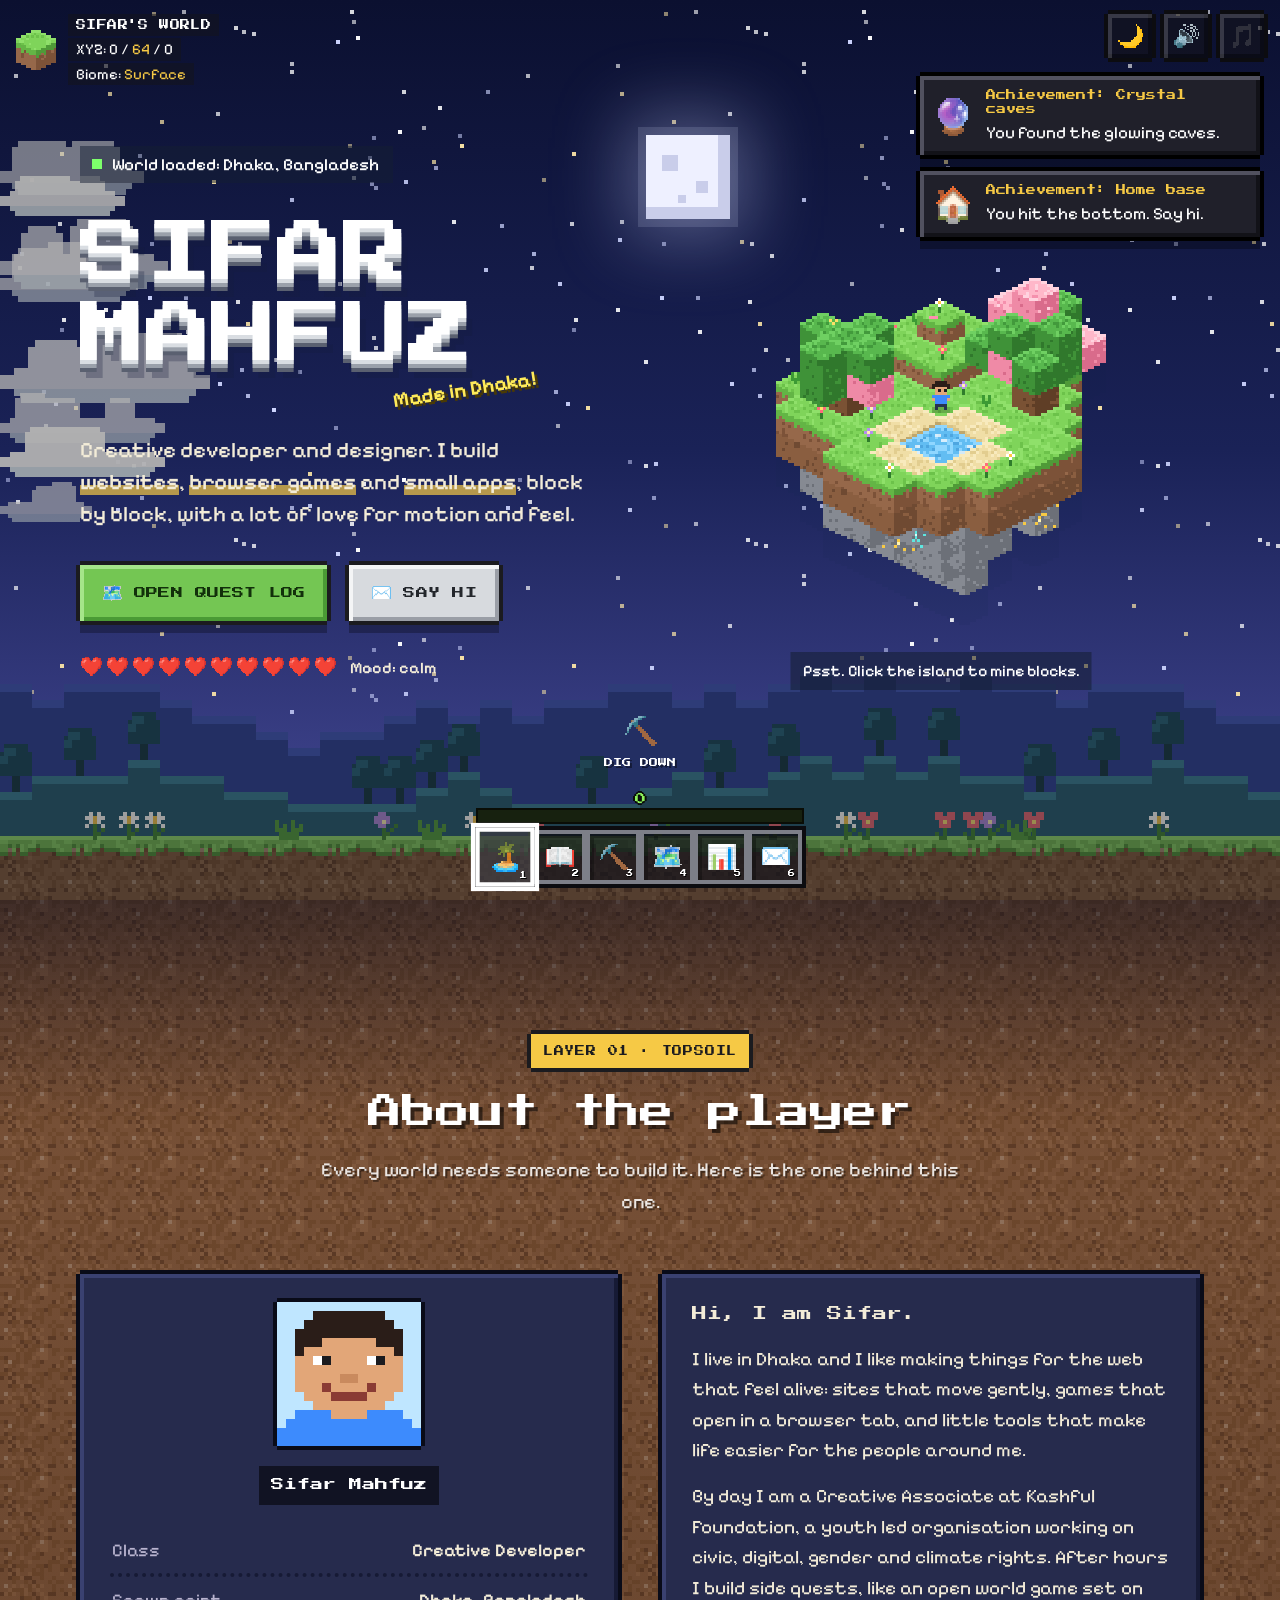
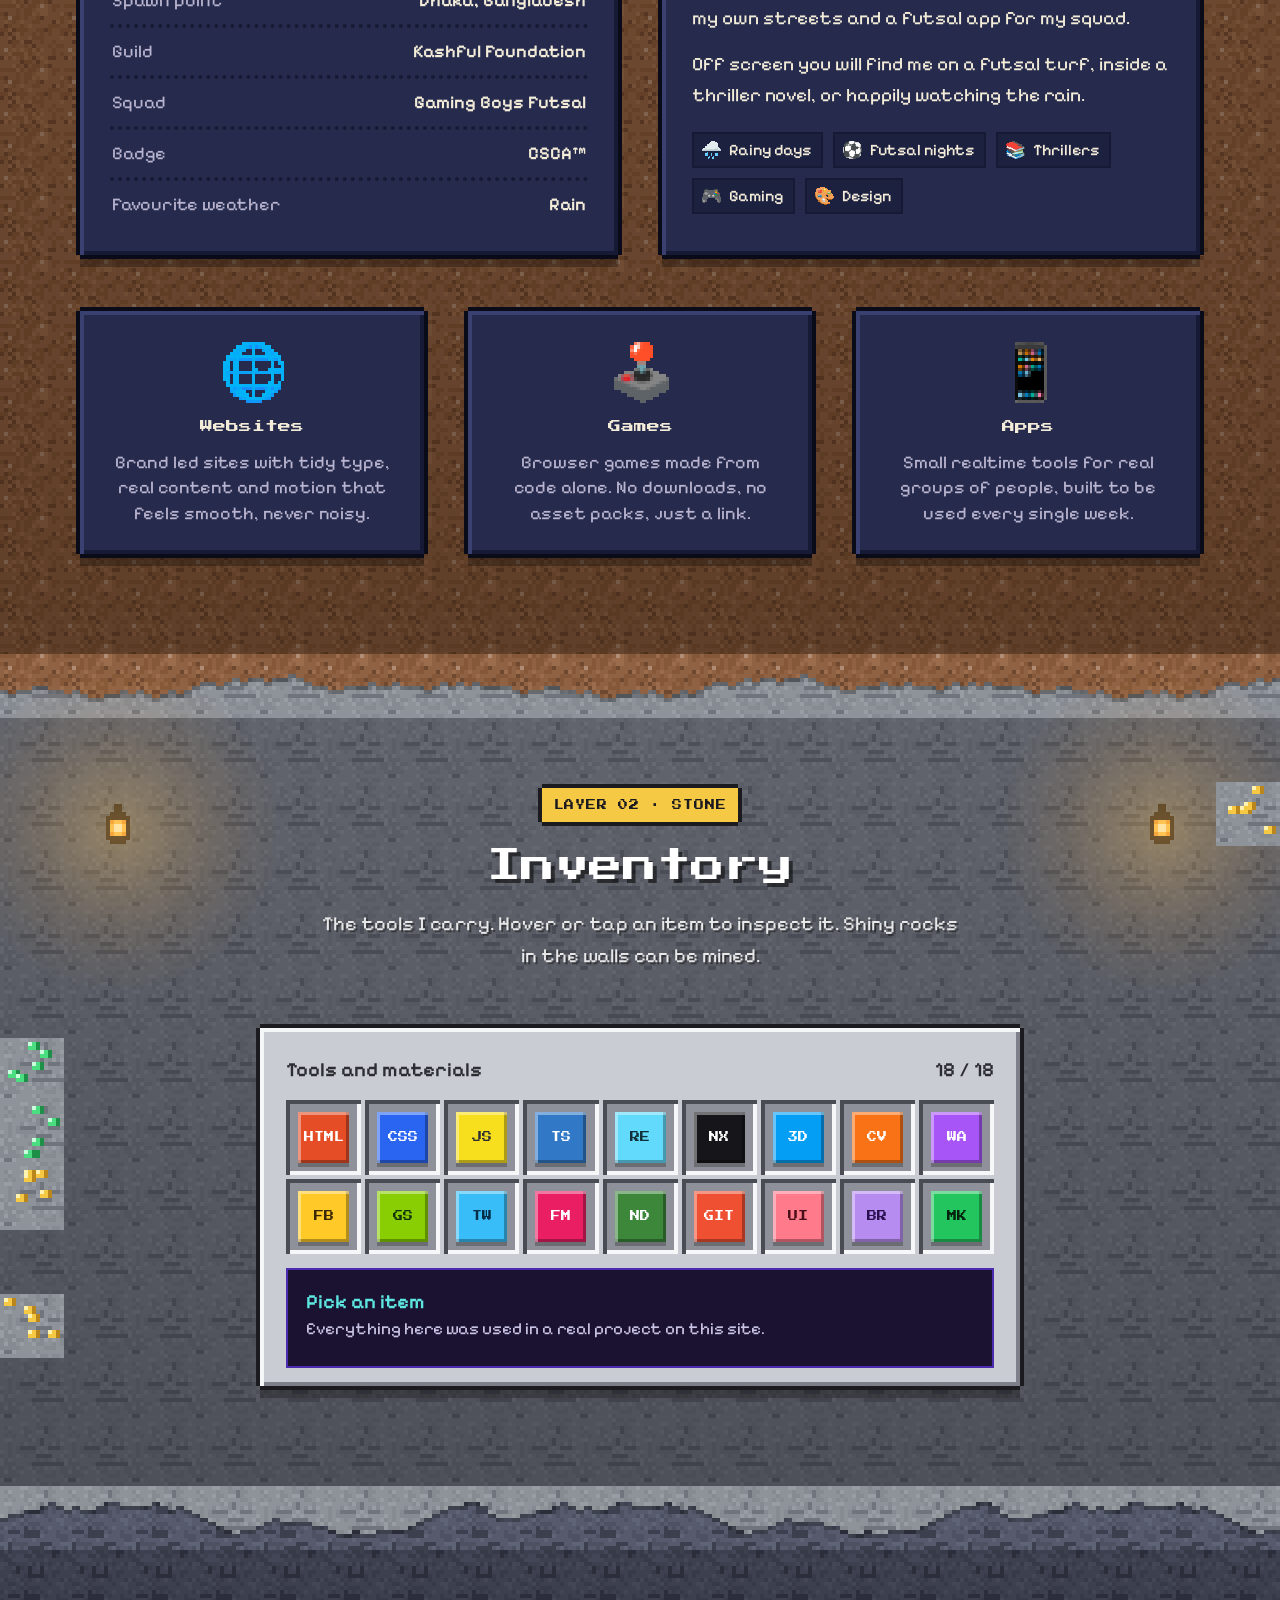
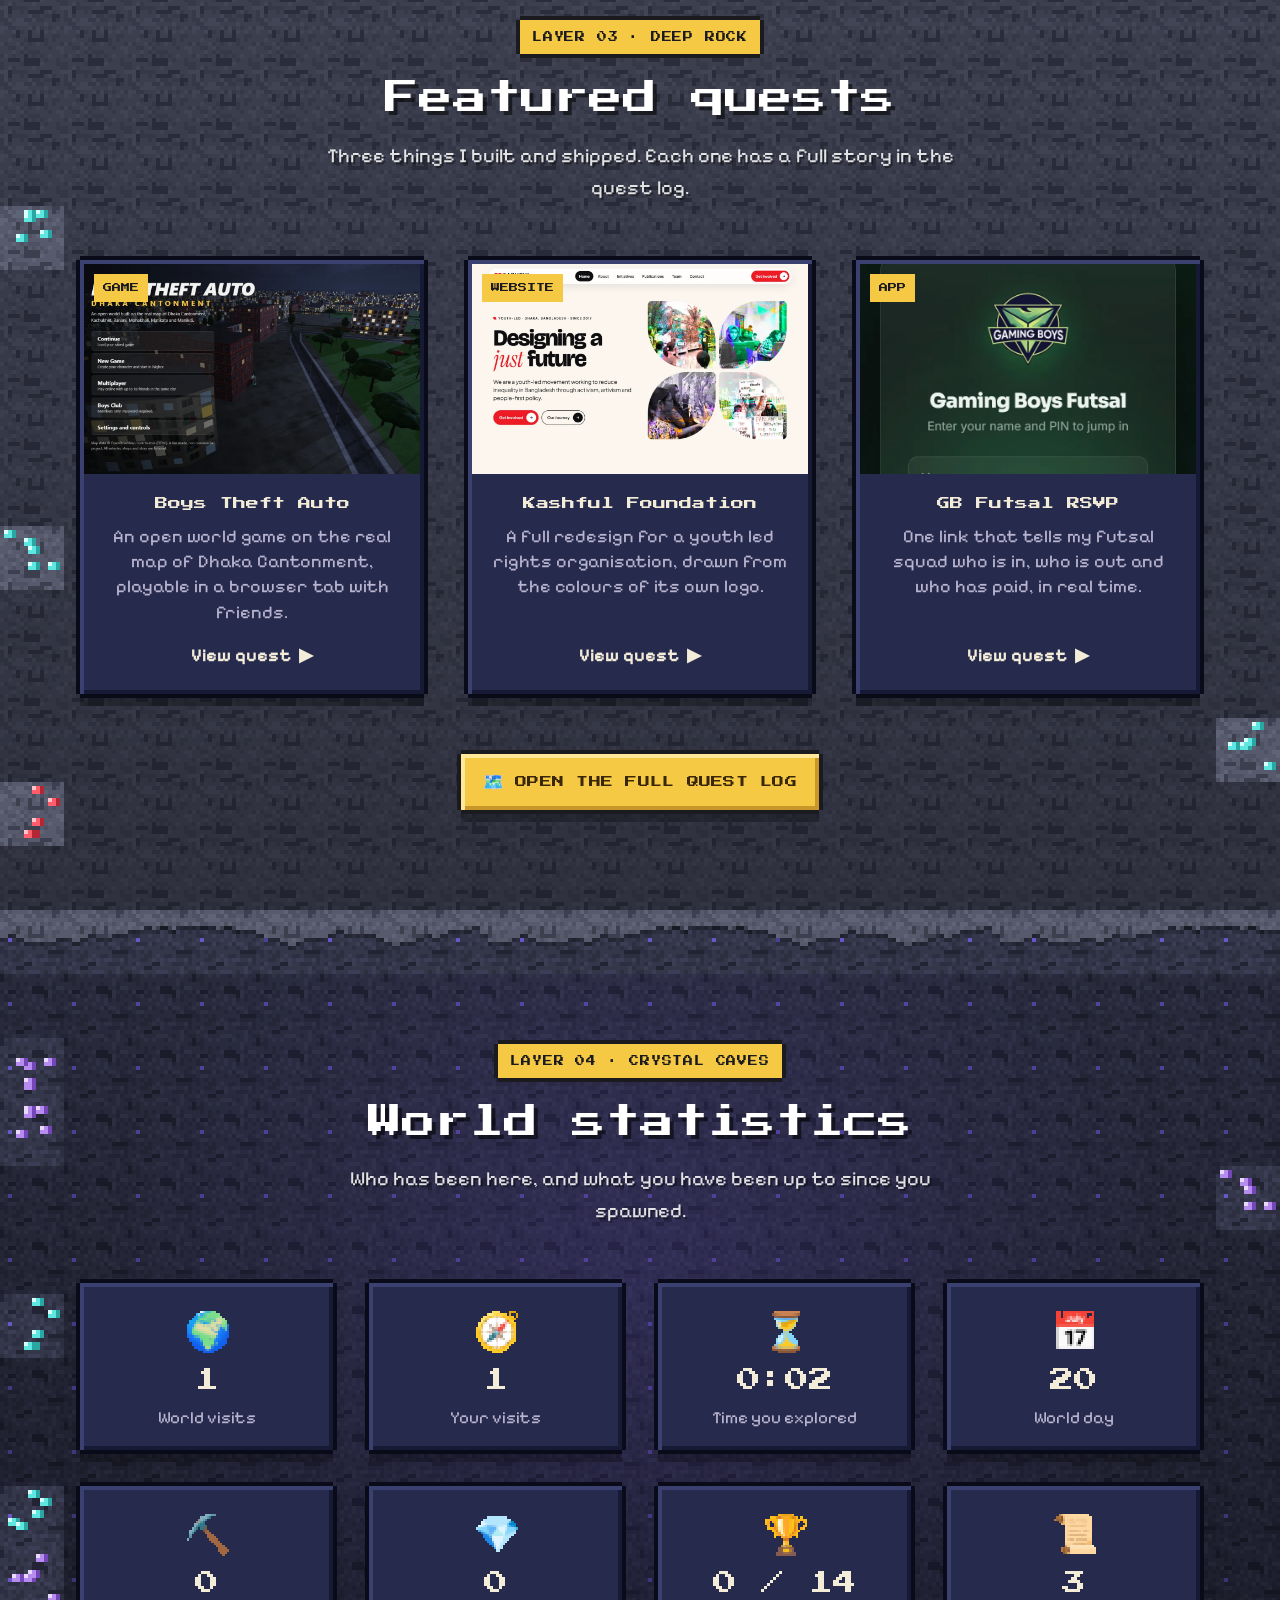
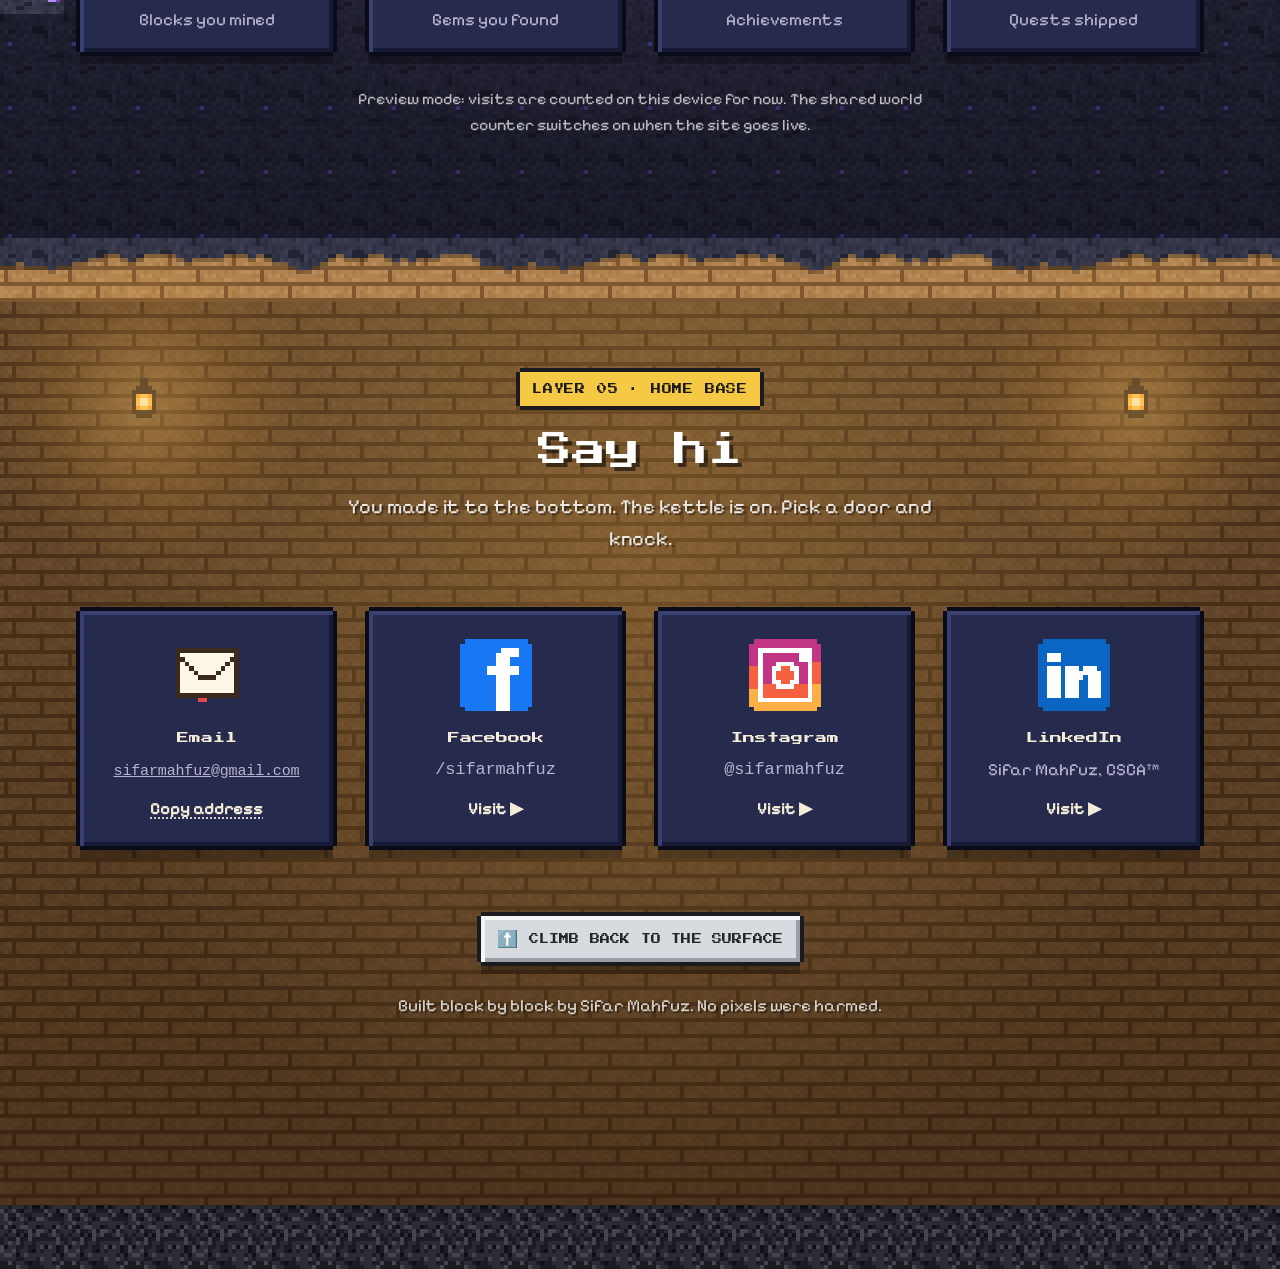
==== index.html @ 740eb9bf "Sifar's World: pixel sandbox personal site Home page that digs down through layers (about, skills in" ====
<!doctype html>
<html lang="en" data-time="day">
<head>
<meta charset="utf-8">
<meta name="viewport" content="width=device-width, initial-scale=1">
<title>Sifar Mahfuz | A cozy pixel world</title>
<meta name="description" content="The personal world of Sifar Mahfuz, a creative developer from Dhaka. Websites, browser games and small apps, built block by block.">
<meta name="theme-color" content="#69bdf0">
<script>
  (function () {
    var r = document.documentElement; r.classList.add('js');
    var t = null; try { t = JSON.parse(localStorage.getItem('sw-time-of-day')); } catch (e) { }
    if (!t) { var h = new Date().getHours(); t = (h >= 19 || h < 6) ? 'night' : 'day'; }
    r.dataset.time = t;
  })();
</script>
<link rel="preconnect" href="https://fonts.googleapis.com">
<link rel="preconnect" href="https://fonts.gstatic.com" crossorigin>
<link href="https://fonts.googleapis.com/css2?family=Pixelify+Sans:wght@400;500;600;700&family=Press+Start+2P&display=swap" rel="stylesheet">
<link rel="stylesheet" href="css/style.css">
</head>
<body class="page-home">

<div id="loader" role="status" aria-label="Loading">
  <div class="loader__in">
    <div class="loader__block"></div>
    <div class="loader__title">GENERATING WORLD</div>
    <div class="loader__bar"><div class="loader__fill"></div></div>
    <div class="loader__tip">Stacking blocks...</div>
  </div>
</div>
<div id="wipe" aria-hidden="true"></div>
<script>try { if (sessionStorage.getItem('sw-wipe')) document.getElementById('wipe').className = 'on pre'; } catch (e) { }</script>

<header class="hud-top">
  <a class="brand" href="#home" aria-label="Sifar's World, back to top">
    <span class="brand__block"></span>
    <span class="debug">
      <span><b>SIFAR'S WORLD</b></span>
      <span>XYZ: <i id="dbgX" style="font-style:normal">0</i> / <em id="dbgY">64</em> / <i id="dbgZ" style="font-style:normal">0</i></span>
      <span>Biome: <em id="dbgBiome">Surface</em></span>
    </span>
  </a>
  <div class="hud-btns">
    <button class="hud-btn" id="btnTime" type="button" aria-label="Toggle day and night" data-tip="Day. Click for night"><i class="px" data-px="☀️"></i></button>
    <button class="hud-btn" id="btnSfx" type="button" aria-label="Toggle sound effects" data-tip="Sound effects on"><i class="px" data-px="🔊"></i></button>
    <button class="hud-btn" id="btnMusic" type="button" aria-label="Toggle calm music" data-tip="Music off"><i class="px" data-px="🎵"></i></button>
  </div>
</header>

<nav class="hotbar" aria-label="Main">
  <div class="xp" aria-hidden="true"><div class="xp__fill"></div><div class="xp__lvl">0</div></div>
  <div class="slots">
    <a class="slot on" href="#home" data-tip="Surface"><i class="px" data-px="🏝️"></i><kbd>1</kbd></a>
    <a class="slot" href="#about" data-tip="About me"><i class="px" data-px="📖"></i><kbd>2</kbd></a>
    <a class="slot" href="#skills" data-tip="Inventory"><i class="px" data-px="⛏️"></i><kbd>3</kbd></a>
    <a class="slot" href="#quests" data-tip="Quests"><i class="px" data-px="🗺️"></i><kbd>4</kbd></a>
    <a class="slot" href="#stats" data-tip="World stats"><i class="px" data-px="📊"></i><kbd>5</kbd></a>
    <a class="slot" href="#contact" data-tip="Contact"><i class="px" data-px="✉️"></i><kbd>6</kbd></a>
  </div>
</nav>
<div id="toasts" aria-live="polite"></div>

<main>

<!-- ================= SURFACE ================= -->
<section class="hero" id="home" data-biome="Surface">
  <div class="sky" aria-hidden="true">
    <div class="sky__grad sky__grad--day"></div>
    <div class="sky__grad sky__grad--night"></div>
    <div class="stars stars--a"></div><div class="stars stars--b"></div>
    <div class="orb" data-par="0.35"><i class="orb__sun"></i><i class="orb__moon"></i></div>
    <div id="clouds"></div>
    <div class="hills hills--far d" data-par="0.22"></div><div class="hills hills--far n" data-par="0.22"></div>
    <div class="hills hills--near d" data-par="0.1"></div><div class="hills hills--near n" data-par="0.1"></div>
  </div>
  <div class="ground" aria-hidden="true"></div>
  <div id="sprouts" aria-hidden="true"></div>

  <div class="wrap hero__grid">
    <div class="hero__copy">
      <div class="chip" data-r><i></i>World loaded: Dhaka, Bangladesh</div>
      <h1 class="title" id="title" aria-label="Sifar Mahfuz">
        <span class="w">SIFAR</span><br><span class="w">MAHFUZ</span>
        <button class="splash" id="splash" type="button" aria-label="Splash text. Click for another.">Made in Dhaka!</button>
      </h1>
      <p class="hero__text" data-r style="--i:6">Creative developer and designer. I build <b>websites</b>, <b>browser games</b> and <b>small apps</b>, block by block, with a lot of love for motion and feel.</p>
      <div class="btn-row" data-r style="--i:8">
        <a class="btn btn--go" href="projects.html"><i class="px" data-px="🗺️"></i>Open quest log</a>
        <a class="btn" href="#contact"><i class="px" data-px="✉️"></i>Say hi</a>
      </div>
      <div class="hearts" data-r style="--i:10" data-stagger aria-label="Mood: calm">
        <i class="px" data-px="❤️"></i><i class="px" data-px="❤️"></i><i class="px" data-px="❤️"></i><i class="px" data-px="❤️"></i><i class="px" data-px="❤️"></i><i class="px" data-px="❤️"></i><i class="px" data-px="❤️"></i><i class="px" data-px="❤️"></i><i class="px" data-px="❤️"></i><i class="px" data-px="❤️"></i>
        <span>Mood: calm</span>
      </div>
    </div>

    <div class="island" data-r="pop" style="--i:4">
      <div class="island__float"><canvas id="island" width="176" height="200" aria-label="A small floating island. Click the blocks to mine them."></canvas><span class="island__say" id="islandSay" aria-hidden="true"></span></div>
      <div class="island__hint" id="islandHint">Psst. Click the island to mine blocks.</div>
    </div>
  </div>

  <a class="scroll-cue" href="#about"><i class="px" data-px="⛏️"></i>DIG DOWN</a>
</section>

<!-- ================= TOPSOIL: ABOUT ================= -->
<section class="layer layer--dirt" id="about" data-biome="Topsoil">
  <div class="layer__bg"></div>
  <div class="wrap">
    <div class="head">
      <span class="kicker" data-r>Layer 01 · Topsoil</span>
      <h2 class="h2" data-r style="--i:1">About the player</h2>
      <p class="lede" data-r style="--i:2">Every world needs someone to build it. Here is the one behind this one.</p>
    </div>

    <div class="about">
      <div class="box box--pad card-player" data-r="left">
        <div class="avatar" id="avatar" role="img" aria-label="Pixel portrait of Sifar"></div>
        <div class="nametag">Sifar Mahfuz</div>
        <ul class="sheet">
          <li><span>Class</span><b>Creative Developer</b></li>
          <li><span>Spawn point</span><b>Dhaka, Bangladesh</b></li>
          <li><span>Guild</span><b>Kashful Foundation</b></li>
          <li><span>Squad</span><b>Gaming Boys Futsal</b></li>
          <li><span>Badge</span><b>CSCA™</b></li>
          <li><span>Favourite weather</span><b>Rain</b></li>
        </ul>
      </div>
      <div class="box box--pad bio" data-r="right">
        <h3>Hi, I am Sifar.</h3>
        <p>I live in Dhaka and I like making things for the web that feel alive: sites that move gently, games that open in a browser tab, and little tools that make life easier for the people around me.</p>
        <p>By day I am a Creative Associate at Kashful Foundation, a youth led organisation working on civic, digital, gender and climate rights. After hours I build side quests, like an open world game set on my own streets and a futsal app for my squad.</p>
        <p>Off screen you will find me on a futsal turf, inside a thriller novel, or happily watching the rain.</p>
        <div class="likes">
          <span class="tag"><i class="px" data-px="🌧️"></i>Rainy days</span>
          <span class="tag"><i class="px" data-px="⚽"></i>Futsal nights</span>
          <span class="tag"><i class="px" data-px="📚"></i>Thrillers</span>
          <span class="tag"><i class="px" data-px="🎮"></i>Gaming</span>
          <span class="tag"><i class="px" data-px="🎨"></i>Design</span>
        </div>
      </div>
    </div>

    <div class="trio" data-stagger>
      <div class="box box--pad craft-card" data-r><i class="px" data-px="🌐" data-px-size="20"></i><h3>Websites</h3><p>Brand led sites with tidy type, real content and motion that feels smooth, never noisy.</p></div>
      <div class="box box--pad craft-card" data-r><i class="px" data-px="🕹️" data-px-size="20"></i><h3>Games</h3><p>Browser games made from code alone. No downloads, no asset packs, just a link.</p></div>
      <div class="box box--pad craft-card" data-r><i class="px" data-px="📱" data-px-size="20"></i><h3>Apps</h3><p>Small realtime tools for real groups of people, built to be used every single week.</p></div>
    </div>
  </div>
</section>

<!-- ================= STONE: SKILLS ================= -->
<section class="layer layer--stone" id="skills" data-biome="Stone Layer" data-ach="deeper" data-ores="gold:3,emerald:2" data-ore-base="stone">
  <div class="layer__bg"></div><div class="layer__edge"></div>
  <div class="lantern" style="left:8%;top:150px"></div><div class="lantern" style="right:8%;top:150px"></div>
  <div class="wrap">
    <div class="head">
      <span class="kicker" data-r>Layer 02 · Stone</span>
      <h2 class="h2" data-r style="--i:1">Inventory</h2>
      <p class="lede" data-r style="--i:2">The tools I carry. Hover or tap an item to inspect it. Shiny rocks in the walls can be mined.</p>
    </div>

    <div class="box inv" data-r>
      <div class="inv__title"><span>Tools and materials</span><span id="invCount">18 / 18</span></div>
      <div class="inv__grid" id="inv"></div>
      <div class="inv__info" id="invInfo" aria-live="polite"><b>Pick an item</b><span>Everything here was used in a real project on this site.</span></div>
    </div>
  </div>
</section>

<!-- ================= DEEP: QUESTS ================= -->
<section class="layer layer--deep" id="quests" data-biome="Deep Rock" data-ores="diamond:3,ruby:2" data-ore-base="deep">
  <div class="layer__bg"></div><div class="layer__edge"></div>
  <div class="wrap">
    <div class="head">
      <span class="kicker" data-r>Layer 03 · Deep rock</span>
      <h2 class="h2" data-r style="--i:1">Featured quests</h2>
      <p class="lede" data-r style="--i:2">Three things I built and shipped. Each one has a full story in the quest log.</p>
    </div>

    <div class="quests" data-stagger>
      <a class="box qcard" href="projects.html#bta" data-r>
        <div class="qcard__img"><img src="assets/shots/bta-menu.webp" alt="Boys Theft Auto main menu over a night view of Dhaka" loading="lazy"><b>GAME</b></div>
        <div class="qcard__body"><h3>Boys Theft Auto</h3><p>An open world game on the real map of Dhaka Cantonment, playable in a browser tab with friends.</p><span class="go">View quest <i>▶</i></span></div>
      </a>
      <a class="box qcard" href="projects.html#kashful" data-r>
        <div class="qcard__img"><img src="assets/shots/kashful-home.webp" alt="Kashful Foundation website home page" loading="lazy"><b>WEBSITE</b></div>
        <div class="qcard__body"><h3>Kashful Foundation</h3><p>A full redesign for a youth led rights organisation, drawn from the colours of its own logo.</p><span class="go">View quest <i>▶</i></span></div>
      </a>
      <a class="box qcard" href="projects.html#gb" data-r>
        <div class="qcard__img"><img src="assets/shots/gb-card.webp" alt="Gaming Boys Futsal app" loading="lazy"><b>APP</b></div>
        <div class="qcard__body"><h3>GB Futsal RSVP</h3><p>One link that tells my futsal squad who is in, who is out and who has paid, in real time.</p><span class="go">View quest <i>▶</i></span></div>
      </a>
    </div>
    <div class="center" style="margin-top:60px" data-r><a class="btn btn--gold" href="projects.html"><i class="px" data-px="🗺️"></i>Open the full quest log</a></div>
  </div>
</section>

<!-- ================= CAVES: STATS ================= -->
<section class="layer layer--cave" id="stats" data-biome="Crystal Caves" data-ach="cave" data-ores="amethyst:4,diamond:2" data-ore-base="cave">
  <div class="layer__bg"></div><div class="layer__edge"></div>
  <div class="wrap">
    <div class="head">
      <span class="kicker" data-r>Layer 04 · Crystal caves</span>
      <h2 class="h2" data-r style="--i:1">World statistics</h2>
      <p class="lede" data-r style="--i:2">Who has been here, and what you have been up to since you spawned.</p>
    </div>

    <div class="stats" data-stagger>
      <div class="box stat" data-r><i class="px" data-px="🌍" data-px-size="20"></i><b id="stVisits">0</b><span id="stVisitsLabel">World visits</span></div>
      <div class="box stat" data-r><i class="px" data-px="🧭" data-px-size="20"></i><b id="stYou">0</b><span>Your visits</span></div>
      <div class="box stat" data-r><i class="px" data-px="⏳" data-px-size="20"></i><b id="stTime">0:00</b><span>Time you explored</span></div>
      <div class="box stat" data-r><i class="px" data-px="📅" data-px-size="20"></i><b id="stDay">1</b><span>World day</span></div>
      <div class="box stat" data-r><i class="px" data-px="⛏️" data-px-size="20"></i><b id="stBlocks">0</b><span>Blocks you mined</span></div>
      <div class="box stat" data-r><i class="px" data-px="💎" data-px-size="20"></i><b id="stGems">0</b><span>Gems you found</span></div>
      <div class="box stat" data-r><i class="px" data-px="🏆" data-px-size="20"></i><b id="stAch">0</b><span>Achievements</span></div>
      <div class="box stat" data-r><i class="px" data-px="📜" data-px-size="20"></i><b id="stQuests">3</b><span>Quests shipped</span></div>
    </div>
    <p class="note" id="stNote" data-r></p>
  </div>
</section>

<!-- ================= HOME BASE: CONTACT ================= -->
<section class="layer layer--base" id="contact" data-biome="Home Base" data-ach="base">
  <div class="layer__bg"></div><div class="layer__edge"></div>
  <div class="lantern" style="left:10%;top:140px"></div><div class="lantern" style="right:10%;top:140px"></div>
  <div class="wrap">
    <div class="head">
      <span class="kicker" data-r>Layer 05 · Home base</span>
      <h2 class="h2" data-r style="--i:1">Say hi</h2>
      <p class="lede" data-r style="--i:2">You made it to the bottom. The kettle is on. Pick a door and knock.</p>
    </div>

    <div class="contact" data-stagger>
      <div class="box sign" data-r>
        <div class="sign__ico" data-social="mail"></div>
        <h3>Email</h3>
        <p><a class="mono" href="mailto:sifarmahfuz@gmail.com">sifarmahfuz@gmail.com</a></p>
        <button class="copy-btn" type="button" data-copy="sifarmahfuz@gmail.com">Copy address</button>
      </div>
      <a class="box sign" data-r href="https://www.facebook.com/sifarmahfuz" target="_blank" rel="noopener">
        <div class="sign__ico" data-social="fb"></div>
        <h3>Facebook</h3>
        <p class="mono">/sifarmahfuz</p>
        <span class="go">Visit ▶</span>
      </a>
      <a class="box sign" data-r href="https://www.instagram.com/sifarmahfuz/" target="_blank" rel="noopener">
        <div class="sign__ico" data-social="ig"></div>
        <h3>Instagram</h3>
        <p class="mono">@sifarmahfuz</p>
        <span class="go">Visit ▶</span>
      </a>
      <a class="box sign" data-r href="https://www.linkedin.com/in/sifar-mahfuz-csca%E2%84%A2-a74709247/" target="_blank" rel="noopener">
        <div class="sign__ico" data-social="li"></div>
        <h3>LinkedIn</h3>
        <p>Sifar Mahfuz, CSCA™</p>
        <span class="go">Visit ▶</span>
      </a>
    </div>
  </div>

  <footer class="foot">
    <a class="btn btn--sm" href="#home"><i class="px" data-px="⬆️"></i>Climb back to the surface</a>
    <p>Built block by block by Sifar Mahfuz. No pixels were harmed.</p>
  </footer>
  <div class="bedrock" aria-hidden="true"></div>
</section>

</main>

<script src="js/core.js"></script>
<script src="js/home.js"></script>
</body>
</html>
---- css/style.css ----
/* =========================================================
   Sifar's World: cozy pixel sandbox theme
   Textures and icons are generated in js/core.js and exposed
   as CSS variables (--t-dirt, --t-stone, ...).
   ========================================================= */

:root {
  --tile: 64px;
  --px: 4px;

  --ink: #2f2118;
  --ink-soft: #6a5443;
  --panel: #fbf1d8;
  --panel-2: #f1e2bf;
  --edge: #2b1d14;
  --hi: #fffaf0;
  --lo: #d6c194;

  --gold: #f6c945;
  --aqua: #5ee6e0;
  --leaf: #6fc04e;
  --leaf-dark: #3f8f35;
  --rose: #ff7a8a;
  --sky-ink: #1f3a5f;

  --font-d: "Press Start 2P", "Courier New", monospace;
  --font: "Pixelify Sans", "Trebuchet MS", ui-monospace, monospace;
  --ease: cubic-bezier(.2, .8, .2, 1);
  --bounce: cubic-bezier(.34, 1.56, .64, 1);
}

html[data-time="night"] {
  --ink: #f3ecd8;
  --ink-soft: #b9b4cf;
  --panel: #262b4d;
  --panel-2: #1d2140;
  --edge: #090b18;
  --hi: #3a4170;
  --lo: #161a35;
  --sky-ink: #f3ecd8;
}

*, *::before, *::after { box-sizing: border-box; }

html { scroll-behavior: smooth; scroll-padding-top: 40px; -webkit-text-size-adjust: 100%; }

body {
  margin: 0;
  font-family: var(--font);
  font-size: 18px;
  line-height: 1.6;
  color: var(--ink);
  background: #1b1a22;
  overflow-x: hidden;
  font-variant-ligatures: none;
  font-feature-settings: "liga" 0, "clig" 0, "calt" 0;
  cursor: var(--cursor, auto);
}

a, button, [role="button"], .slot, .ore, summary { cursor: var(--cursor-hand, pointer); }

img { max-width: 100%; display: block; }
h1, h2, h3, h4, p { margin: 0; }
a { color: inherit; }
button { font: inherit; color: inherit; border: 0; background: none; padding: 0; }
canvas { image-rendering: pixelated; image-rendering: crisp-edges; display: block; }

::selection { background: var(--gold); color: #2b1d14; }

.wrap { width: min(1120px, 100% - 40px); margin-inline: auto; position: relative; z-index: 3; }
.center { text-align: center; }
.sr { position: absolute; width: 1px; height: 1px; overflow: hidden; clip: rect(0 0 0 0); white-space: nowrap; }

/* ---------- pixel icon (emoji rendered tiny, scaled up crisp) ---------- */
.px {
  display: inline-block;
  width: var(--s, 32px);
  height: var(--s, 32px);
  background: center / contain no-repeat;
  image-rendering: pixelated;
  vertical-align: middle;
  flex: none;
}

/* ---------- pixel box ---------- */
.box {
  position: relative;
  background: var(--panel);
  color: var(--ink);
  box-shadow:
    0 calc(var(--px) * -1) 0 0 var(--edge),
    0 var(--px) 0 0 var(--edge),
    calc(var(--px) * -1) 0 0 0 var(--edge),
    var(--px) 0 0 0 var(--edge),
    inset var(--px) var(--px) 0 0 var(--hi),
    inset calc(var(--px) * -1) calc(var(--px) * -1) 0 0 var(--lo),
    0 calc(var(--px) * 3) 0 0 rgba(0, 0, 0, .28);
  transition: background .6s, color .6s, transform .35s var(--ease);
}
.box--pad { padding: 28px 30px; }

/* ---------- buttons ---------- */
.btn {
  --b1: #d7dade; --b2: #f4f5f6; --b3: #9a9ea6; --bt: #23262b;
  display: inline-flex; align-items: center; justify-content: center; gap: 12px;
  font-family: var(--font-d); font-size: 12px; line-height: 1; letter-spacing: .02em;
  text-decoration: none; text-transform: uppercase;
  color: var(--bt); background: var(--b1);
  padding: 18px 22px;
  box-shadow:
    0 -4px 0 0 #1b1b1f, 0 4px 0 0 #1b1b1f, -4px 0 0 0 #1b1b1f, 4px 0 0 0 #1b1b1f,
    inset 4px 4px 0 0 var(--b2), inset -4px -4px 0 0 var(--b3),
    0 12px 0 0 rgba(0, 0, 0, .28);
  transition: transform .18s var(--ease), filter .18s, box-shadow .18s;
  position: relative;
}
.btn:hover, .btn:focus-visible { transform: translateY(-3px); filter: brightness(1.06); outline: none; }
.btn:active {
  transform: translateY(4px);
  box-shadow:
    0 -4px 0 0 #1b1b1f, 0 4px 0 0 #1b1b1f, -4px 0 0 0 #1b1b1f, 4px 0 0 0 #1b1b1f,
    inset 4px 4px 0 0 var(--b3), inset -4px -4px 0 0 var(--b2),
    0 4px 0 0 rgba(0, 0, 0, .28);
}
.btn--go { --b1: #74c653; --b2: #a5e58a; --b3: #4a9a35; --bt: #12300b; }
.btn--gold { --b1: #f6c945; --b2: #ffe89a; --b3: #c9962a; --bt: #3a2706; }
.btn--red { --b1: #ed3b43; --b2: #ff8087; --b3: #b1151d; --bt: #fff; }
.btn--sm { font-size: 10px; padding: 13px 16px; }
.btn .px { --s: 20px; }
.btn-row { display: flex; flex-wrap: wrap; gap: 22px; }
.center .btn-row, .btn-row.center { justify-content: center; }

/* ---------- section headings ---------- */
.kicker {
  display: inline-block;
  font-family: var(--font-d); font-size: 10px; letter-spacing: .08em; text-transform: uppercase;
  color: #1b1b1f; background: var(--gold);
  padding: 9px 12px; margin-bottom: 22px;
  box-shadow: 0 -4px 0 0 #1b1b1f, 0 4px 0 0 #1b1b1f, -4px 0 0 0 #1b1b1f, 4px 0 0 0 #1b1b1f;
}
.h2 {
  font-family: var(--font-d); font-weight: 400;
  font-size: clamp(20px, 3.1vw, 34px); line-height: 1.35;
  color: #fff; text-shadow: 4px 4px 0 rgba(0, 0, 0, .55);
}
.lede { max-width: 640px; margin: 18px auto 0; font-size: 20px; color: rgba(255, 255, 255, .86); text-shadow: 2px 2px 0 rgba(0, 0, 0, .4); }
.head { text-align: center; margin-bottom: 56px; }

/* ---------- layers (dig down sections) ---------- */
.layer { position: relative; padding: calc(var(--tile) + 70px) 0 100px; overflow: hidden; }
.layer__bg {
  position: absolute; inset: 0; z-index: 0;
  background-size: var(--tile) var(--tile);
  image-rendering: pixelated;
}
.layer__bg::after { content: ""; position: absolute; inset: 0; background: var(--shade, transparent); }
.layer__edge {
  position: absolute; top: 0; left: 0; right: 0; height: var(--tile); z-index: 1;
  background-size: calc(var(--tile) * 8) var(--tile); background-repeat: repeat-x;
  image-rendering: pixelated;
}
.layer--dirt .layer__bg { background-image: var(--t-dirt); --shade: linear-gradient(rgba(30, 14, 4, .18), rgba(30, 14, 4, .42)); }
.layer--stone .layer__bg { background-image: var(--t-stone); --shade: linear-gradient(rgba(14, 16, 26, .34), rgba(14, 16, 26, .5)); }
.layer--stone .layer__edge { background-image: var(--e-dirt-stone); }
.layer--deep .layer__bg { background-image: var(--t-deep); --shade: linear-gradient(rgba(8, 8, 18, .3), rgba(8, 8, 18, .5)); }
.layer--deep .layer__edge { background-image: var(--e-stone-deep); }
.layer--cave .layer__bg { background-image: var(--t-cave); --shade: radial-gradient(ellipse at 50% 40%, rgba(120, 90, 255, .16), transparent 60%), linear-gradient(rgba(4, 4, 12, .2), rgba(4, 4, 12, .55)); }
.layer--cave .layer__edge { background-image: var(--e-deep-cave); }
.layer--base .layer__bg { background-image: var(--t-plank); --shade: radial-gradient(ellipse at 50% 30%, rgba(255, 190, 90, .22), transparent 65%), linear-gradient(rgba(20, 8, 0, .42), rgba(20, 8, 0, .66)); }
.layer--base .layer__edge { background-image: var(--e-cave-plank); }

/* ore blocks sit on the tile grid of a layer */
.ore {
  position: absolute; z-index: 2; width: var(--tile); height: var(--tile);
  background-size: 100% 100%; image-rendering: pixelated;
  transition: filter .3s, transform .2s var(--bounce);
  animation: oreGlow 3.2s ease-in-out infinite;
  animation-delay: calc(var(--i, 0) * -0.7s);
}
.ore:hover { transform: scale(1.08); z-index: 3; }
.ore.mined { animation: none; filter: brightness(.45) saturate(.4); pointer-events: none; transform: none; }
@keyframes oreGlow {
  0%, 100% { filter: brightness(.74) drop-shadow(0 0 0 transparent); }
  50% { filter: brightness(1.12) drop-shadow(0 0 14px var(--glow, #5ee6e0)); }
}

/* lantern */
.lantern { position: absolute; z-index: 2; width: 32px; height: 44px; image-rendering: pixelated; background: center / contain no-repeat; animation: sway 5s ease-in-out infinite; transform-origin: 50% 0; }
.lantern::after {
  content: ""; position: absolute; left: 50%; top: 60%; width: 340px; height: 340px; transform: translate(-50%, -50%);
  background: radial-gradient(circle, rgba(255, 196, 96, .34), rgba(255, 170, 60, .1) 40%, transparent 68%);
  animation: flicker 3.4s ease-in-out infinite; pointer-events: none;
}
@keyframes flicker { 0%, 100% { opacity: .9; } 30% { opacity: 1; } 45% { opacity: .78; } 60% { opacity: .98; } 80% { opacity: .84; } }
@keyframes sway { 0%, 100% { transform: rotate(-3deg); } 50% { transform: rotate(3deg); } }

/* =========================================================
   LOADER + PAGE WIPE
   ========================================================= */
#loader {
  position: fixed; inset: 0; z-index: 200; display: grid; place-items: center;
  background: #6b4a34 var(--t-dirt, none); background-size: var(--tile); image-rendering: pixelated;
  transition: opacity .6s ease, visibility .6s;
}
#loader::before { content: ""; position: absolute; inset: 0; background: rgba(24, 12, 4, .62); }
#loader.done { opacity: 0; visibility: hidden; }
.loader__in { position: relative; text-align: center; color: #fff; image-rendering: auto; width: min(420px, 86vw); }
.loader__block { width: 96px; height: 96px; margin: 0 auto 30px; image-rendering: pixelated; background: center / contain no-repeat; animation: hop 1s var(--ease) infinite; }
@keyframes hop { 0%, 100% { transform: translateY(0) rotate(0); } 40% { transform: translateY(-22px) rotate(8deg); } 70% { transform: translateY(0) rotate(0) scale(1.08, .9); } }
.loader__title { font-family: var(--font-d); font-size: 14px; text-shadow: 3px 3px 0 #000; margin-bottom: 22px; }
.loader__bar { height: 20px; background: #20140c; box-shadow: 0 -4px 0 0 #000, 0 4px 0 0 #000, -4px 0 0 0 #000, 4px 0 0 0 #000; }
.loader__fill { height: 100%; width: 0; background: repeating-linear-gradient(90deg, #7fd45a 0 16px, #6cc24a 16px 20px); transition: width .25s steps(4); }
.loader__tip { margin-top: 20px; font-size: 18px; color: #f3e6c8; min-height: 1.6em; }

#wipe { position: fixed; inset: 0; z-index: 190; display: flex; pointer-events: none; }
#wipe i {
  flex: 1; background: #6b4a34 var(--t-dirt, none); background-size: var(--tile); image-rendering: pixelated;
  transform: translateY(-101%);
  transition: transform .5s cubic-bezier(.7, 0, .2, 1); transition-delay: calc(var(--i) * 45ms);
  box-shadow: inset 0 -8px 0 #6fc04e, inset 0 -12px 0 #3f8f35;
}
#wipe.on { pointer-events: all; }
#wipe.pre { background: #6b4a34; }
#wipe.on i { transform: none; }

/* =========================================================
   HUD
   ========================================================= */
.hud-top {
  position: fixed; top: 14px; left: 16px; right: 16px; z-index: 90;
  display: flex; justify-content: space-between; align-items: flex-start; pointer-events: none;
}
.hud-top > * { pointer-events: auto; }
.brand { display: flex; align-items: center; gap: 12px; text-decoration: none; }
.brand__block { width: 40px; height: 40px; image-rendering: pixelated; background: center / contain no-repeat; transition: transform .5s var(--bounce); }
.brand:hover .brand__block { transform: rotate(-12deg) scale(1.15); }
.debug { font-size: 15px; line-height: 1.35; color: #fff; }
.debug span { display: table; background: rgba(20, 20, 28, .55); padding: 1px 8px; margin-bottom: 2px; white-space: nowrap; }
.debug b { font-family: var(--font-d); font-size: 10px; font-weight: 400; letter-spacing: .04em; }
.debug em { font-style: normal; color: var(--gold); }

.hud-btns { display: flex; gap: 12px; }
.hud-btn {
  width: 44px; height: 44px; display: grid; place-items: center;
  background: rgba(20, 20, 28, .68);
  box-shadow: 0 -4px 0 0 #0c0c10, 0 4px 0 0 #0c0c10, -4px 0 0 0 #0c0c10, 4px 0 0 0 #0c0c10, inset 4px 4px 0 0 rgba(255, 255, 255, .16), inset -4px -4px 0 0 rgba(0, 0, 0, .35);
  transition: transform .2s var(--bounce), background .2s;
  position: relative;
}
.hud-btn:hover, .hud-btn:focus-visible { transform: translateY(-3px) scale(1.06); background: rgba(40, 40, 56, .85); outline: none; }
.hud-btn:active { transform: translateY(2px); }
.hud-btn .px { --s: 26px; transition: opacity .25s, transform .4s var(--bounce); }
.hud-btn.off .px { opacity: .35; filter: grayscale(1); }
.hud-btn[data-tip]::after, .slot[data-tip]::after {
  content: attr(data-tip); position: absolute; white-space: nowrap; pointer-events: none;
  font-size: 15px; line-height: 1; color: #fff; background: #1a1230; padding: 8px 10px;
  box-shadow: 0 0 0 2px #1a1230, 0 0 0 4px #4b2bb0;
  opacity: 0; transform: translateY(6px); transition: opacity .2s, transform .2s var(--ease);
}
.hud-btn[data-tip]::after { top: calc(100% + 16px); right: 0; }
.hud-btn:hover::after, .hud-btn:focus-visible::after { opacity: 1; transform: none; }

/* hotbar */
.hotbar { position: fixed; left: 50%; bottom: 16px; z-index: 90; transform: translateX(-50%); display: grid; gap: 8px; justify-items: center; }
.xp { width: 100%; position: relative; height: 12px; background: #17210f; box-shadow: 0 0 0 2px #0a0d06; }
.xp__fill { position: absolute; inset: 0 auto 0 0; width: 0; background: repeating-linear-gradient(90deg, #8bf05a 0 18px, #5fc232 18px 20px); transition: width .2s linear; }
.xp__lvl {
  position: absolute; left: 50%; top: -19px; transform: translateX(-50%);
  font-family: var(--font-d); font-size: 11px; color: #8bf05a;
  text-shadow: 2px 0 0 #0a0d06, -2px 0 0 #0a0d06, 0 2px 0 #0a0d06, 0 -2px 0 #0a0d06;
}
.slots { display: flex; background: rgba(20, 20, 28, .7); box-shadow: 0 0 0 4px #0c0c10; }
.slot {
  position: relative; width: 54px; height: 54px; display: grid; place-items: center; text-decoration: none;
  box-shadow: inset 0 0 0 4px #7d7f88, inset 8px 8px 0 0 rgba(0, 0, 0, .28);
  transition: transform .25s var(--bounce), box-shadow .2s, background .2s;
}
.slot .px { --s: 30px; transition: transform .3s var(--bounce); }
.slot kbd { position: absolute; right: 7px; bottom: 5px; font-family: var(--font-d); font-size: 7px; color: #fff; text-shadow: 1px 1px 0 #000; }
.slot:hover, .slot:focus-visible { background: rgba(255, 255, 255, .14); outline: none; }
.slot:hover .px, .slot:focus-visible .px { transform: translateY(-4px) scale(1.14) rotate(-6deg); }
.slot.on { box-shadow: inset 0 0 0 4px #fff, 0 0 0 4px #fff; z-index: 2; transform: scale(1.1); background: rgba(255, 255, 255, .12); }
.slot[data-tip]::after { bottom: calc(100% + 34px); left: 50%; transform: translate(-50%, 6px); }
.slot:hover::after, .slot:focus-visible::after { opacity: 1; transform: translate(-50%, 0); }

/* toasts */
#toasts { position: fixed; top: 76px; right: 20px; z-index: 120; display: grid; gap: 16px; justify-items: end; pointer-events: none; }
.toast {
  display: flex; align-items: center; gap: 14px; width: min(340px, calc(100vw - 40px));
  background: #20202a; color: #fff; padding: 12px 16px 12px 12px;
  box-shadow: 0 -4px 0 0 #000, 0 4px 0 0 #000, -4px 0 0 0 #000, 4px 0 0 0 #000, inset 4px 4px 0 0 #51515f, inset -4px -4px 0 0 #121218, 0 12px 0 0 rgba(0, 0, 0, .3);
  transform: translateX(calc(100% + 40px)); opacity: 0;
  transition: transform .6s var(--bounce), opacity .4s;
}
.toast.in { transform: none; opacity: 1; }
.toast .px { --s: 40px; animation: pop .7s var(--bounce) .25s both; }
.toast b { display: block; font-family: var(--font-d); font-size: 10px; font-weight: 400; color: var(--gold); margin-bottom: 6px; line-height: 1.4; }
.toast span { font-size: 17px; line-height: 1.25; display: block; }
@keyframes pop { from { transform: scale(0) rotate(-40deg); } to { transform: none; } }

/* =========================================================
   REVEALS
   ========================================================= */
.js [data-r] {
  opacity: 0; transform: translateY(34px);
  transition: opacity .9s var(--ease), transform .9s var(--ease);
  transition-delay: calc(var(--i, 0) * 80ms);
}
.js [data-r="pop"] { transform: scale(.82); transition-timing-function: ease, var(--bounce); }
.js [data-r="left"] { transform: translateX(-48px); }
.js [data-r="right"] { transform: translateX(48px); }
.js [data-r="drop"] { transform: translateY(-60px); transition-timing-function: ease, var(--bounce); }
.js [data-r].in { opacity: 1; transform: none; }

/* =========================================================
   SKY + HERO
   ========================================================= */
.sky { position: absolute; inset: 0; overflow: hidden; z-index: 0; }
.sky__grad { position: absolute; inset: 0; transition: opacity 1.4s ease; }
.sky__grad--day { background: linear-gradient(#69bdf0 0%, #9ad7f7 45%, #d8f3ff 78%, #f4fbe9 100%); }
.sky__grad--night { background: linear-gradient(#0b1030 0%, #1a2257 50%, #3a3f86 85%, #5a4f8f 100%); opacity: 0; }
[data-time="night"] .sky__grad--night { opacity: 1; }
.stars { position: absolute; inset: 0; opacity: 0; transition: opacity 1.4s; background-repeat: repeat; image-rendering: pixelated; background-size: 512px 512px; }
.stars--b { background-position: 130px 70px; }
[data-time="night"] .stars { opacity: 1; }
[data-time="night"] .stars--b { animation: twinkle 3.5s ease-in-out infinite; }
@keyframes twinkle { 0%, 100% { opacity: .15; } 50% { opacity: 1; } }

.orb { position: absolute; top: 15%; right: 43%; width: 84px; height: 84px; will-change: transform; }
.orb i { position: absolute; inset: 0; transition: opacity 1.2s, transform 1.6s var(--ease); }
.orb__sun { background: #ffe066; box-shadow: 0 0 0 8px rgba(255, 224, 102, .45), 0 0 0 20px rgba(255, 224, 102, .22), 0 0 80px 30px rgba(255, 230, 140, .5); animation: sunPulse 5s ease-in-out infinite; }
.orb__moon { background: #eef0ff; opacity: 0; transform: translateY(60px) scale(.6); box-shadow: inset -12px -12px 0 0 #c9cdea, 0 0 0 8px rgba(220, 225, 255, .14), 0 0 70px 20px rgba(200, 210, 255, .35); }
.orb__moon::before { content: ""; position: absolute; left: 16px; top: 20px; width: 16px; height: 16px; background: #c9cdea; box-shadow: 32px 24px 0 -2px #c9cdea, 12px 36px 0 -4px #c9cdea; }
[data-time="night"] .orb__sun { opacity: 0; transform: translateY(60px) scale(.6); }
[data-time="night"] .orb__moon { opacity: 1; transform: none; }
@keyframes sunPulse { 0%, 100% { transform: scale(1) rotate(0); } 50% { transform: scale(1.06) rotate(3deg); } }

.cloud { position: absolute; left: 0; image-rendering: pixelated; background: center / 100% 100% no-repeat; opacity: .95; animation: drift linear infinite; will-change: transform; transition: opacity 1.2s, filter 1.2s; }
[data-time="night"] .cloud { opacity: .28; filter: brightness(.7) saturate(.6); }
@keyframes drift { from { transform: translateX(-30vw); } to { transform: translateX(115vw); } }

.bird { position: absolute; width: 20px; height: 12px; image-rendering: pixelated; background: 0 0 / 200% 100% no-repeat; animation: flap .5s steps(2) infinite, fly 26s linear infinite; }
[data-time="night"] .bird { opacity: 0; }
@keyframes flap { to { background-position: -40px 0; } }
@keyframes fly { from { transform: translate(-10vw, 0); } 50% { transform: translate(55vw, -40px); } to { transform: translate(115vw, 10px); } }

.firefly { position: absolute; width: 4px; height: 4px; background: #e9ff8a; box-shadow: 0 0 10px 3px rgba(220, 255, 120, .7); opacity: 0; }
[data-time="night"] .firefly { animation: fire 7s ease-in-out infinite; }
@keyframes fire {
  0%, 100% { transform: translate(0, 0); opacity: 0; }
  20% { opacity: 1; } 50% { transform: translate(40px, -36px); opacity: .3; } 75% { transform: translate(-20px, -60px); opacity: 1; }
}

.hills { position: absolute; left: -5%; right: -5%; bottom: var(--tile); background-repeat: repeat-x; background-position: 0 100%; image-rendering: pixelated; will-change: transform; transition: opacity 1.2s; }
.hills--far { height: 256px; background-size: 1024px 256px; animation: slide 260s linear infinite; }
.hills--near { height: 192px; background-size: 1024px 192px; animation: slide 150s linear infinite; }
.hills--far.d { background-image: var(--hill-far-d); } .hills--far.n { background-image: var(--hill-far-n); }
.hills--near.d { background-image: var(--hill-near-d); } .hills--near.n { background-image: var(--hill-near-n); }
.hills.n { opacity: 0; }
[data-time="night"] .hills.n { opacity: 1; }
[data-time="night"] .hills.d { opacity: 0; }
@keyframes slide { to { background-position: -1024px 100%; } }

.ground { position: absolute; left: 0; right: 0; bottom: 0; height: var(--tile); background: var(--t-grass-side) 0 0 / var(--tile) var(--tile) repeat-x; image-rendering: pixelated; z-index: 2; }
[data-time="night"] .ground, [data-time="night"] .sprout { filter: brightness(.62) saturate(.8); }
.sprout { position: absolute; bottom: calc(var(--tile) - 4px); width: 32px; height: 32px; z-index: 2; image-rendering: pixelated; background: center bottom / contain no-repeat; transform-origin: 50% 100%; animation: sway 4s ease-in-out infinite; animation-delay: calc(var(--i) * -0.6s); transition: filter 1.2s; }

.hero { position: relative; min-height: 100svh; display: flex; align-items: center; padding: 110px 0 calc(var(--tile) + 120px); overflow: hidden; }
.hero__grid { display: grid; grid-template-columns: minmax(0, 1.05fr) minmax(0, .95fr); gap: 30px; align-items: center; }
.hero__copy { color: var(--sky-ink); transition: color 1s; }
.chip {
  display: flex; width: fit-content; align-items: center; gap: 10px;
  font-size: 17px; font-weight: 500; line-height: 1; color: #fff; background: rgba(20, 30, 50, .5); padding: 10px 14px 10px 12px; margin-bottom: 30px;
}
.chip i { width: 10px; height: 10px; background: #7dff6b; animation: blink 1.4s steps(2) infinite; }
@keyframes blink { 50% { opacity: .25; } }

.title { position: relative; display: inline-block; font-family: var(--font-d); font-weight: 400; font-size: clamp(38px, 5.2vw, 68px); line-height: 1.22; color: #fff; letter-spacing: -.02em; }
.title .l {
  display: inline-block; opacity: 0;
  text-shadow: 0 4px 0 #d9dde2, 0 8px 0 #9aa0aa, 0 12px 0 #5a6070, 6px 18px 0 rgba(20, 30, 60, .28);
}
.go .title .l {
  animation: letterIn .9s var(--bounce) both, wave 3.6s ease-in-out infinite;
  animation-delay: calc(var(--i) * 70ms + .2s), calc(var(--i) * 140ms + 1.6s);
}
.js .splash { opacity: 0; transition: opacity .6s 1.3s; }
.js .go .splash { opacity: 1; }
@keyframes letterIn { from { opacity: 0; transform: translateY(-80px) rotate(-12deg); } to { opacity: 1; transform: none; } }
@keyframes wave { 0%, 100% { translate: 0 0; } 50% { translate: 0 -7px; } }
.splash {
  position: absolute; right: -16%; bottom: -26px; z-index: 2;
  font-family: var(--font); font-weight: 700; font-size: clamp(15px, 1.6vw, 21px); letter-spacing: 0; line-height: 1.1;
  color: #ffeb5a; text-shadow: 3px 3px 0 #4a3a05; white-space: nowrap;
  transform: rotate(-9deg); transform-origin: 50% 50%;
  animation: splash .55s ease-in-out infinite alternate;
}
@keyframes splash { from { scale: 1; } to { scale: 1.09; } }
.hero__text { max-width: 520px; margin: 58px 0 34px; font-size: 22px; line-height: 1.45; font-weight: 500; }
.hero__text b { background: linear-gradient(transparent 62%, rgba(246, 201, 69, .7) 0); font-weight: 600; }

.hearts { display: flex; gap: 4px; margin-top: 34px; align-items: center; font-size: 16px; font-weight: 600; }
.hearts .px { --s: 22px; animation: beat 1.8s ease-in-out infinite; animation-delay: calc(var(--i) * 90ms); }
.hearts span { margin-left: 10px; }
@keyframes beat { 0%, 100% { transform: none; } 8% { transform: translateY(-5px) scale(1.15); } 16% { transform: none; } }

.island { position: relative; justify-self: center; width: min(520px, 100%); }
.island__float { animation: floaty 7s ease-in-out infinite; }
.island canvas { width: 100%; height: auto; cursor: var(--cursor-pick, crosshair); filter: drop-shadow(0 30px 0 rgba(20, 40, 80, .1)); }
@keyframes floaty { 0%, 100% { transform: translateY(0) rotate(-.6deg); } 50% { transform: translateY(-16px) rotate(.6deg); } }
.island__hint {
  position: absolute; left: 50%; bottom: 3%; transform: translateX(-50%); white-space: nowrap;
  font-size: 16px; font-weight: 500; color: #fff; background: rgba(20, 30, 50, .55); padding: 6px 12px;
  animation: nudge 2.4s ease-in-out infinite;
}
@keyframes nudge { 0%, 100% { translate: 0 0; } 50% { translate: 0 -6px; } }

.scroll-cue { position: absolute; left: 50%; bottom: calc(var(--tile) + 66px); z-index: 4; transform: translateX(-50%); text-align: center; font-family: var(--font-d); font-size: 9px; color: #fff; text-shadow: 2px 2px 0 rgba(0, 0, 0, .45); text-decoration: none; }
.scroll-cue .px { --s: 34px; display: block; margin: 0 auto 8px; animation: dig 1s var(--ease) infinite; transform-origin: 80% 80%; }
@keyframes dig { 0%, 100% { transform: rotate(0); } 50% { transform: rotate(-38deg) translateY(4px); } }

/* =========================================================
   ABOUT
   ========================================================= */
.about { display: grid; grid-template-columns: repeat(2, minmax(0, 1fr)); gap: 44px; align-items: stretch; }
.card-player { text-align: center; display: flex; flex-direction: column; align-items: center; justify-content: center; }
.avatar { width: 144px; height: 144px; image-rendering: pixelated; background: center / contain no-repeat; margin-bottom: 20px; animation: bob 3.2s ease-in-out infinite; box-shadow: 0 -4px 0 0 var(--edge), 0 4px 0 0 var(--edge), -4px 0 0 0 var(--edge), 4px 0 0 0 var(--edge); }
@keyframes bob { 0%, 100% { transform: translateY(0); } 50% { transform: translateY(-8px); } }
.nametag { font-family: var(--font-d); font-size: 13px; background: rgba(0, 0, 0, .55); color: #fff; padding: 9px 12px; margin-bottom: 22px; }
.sheet { width: 100%; list-style: none; margin: 0; padding: 0; text-align: left; }
.sheet li { display: flex; justify-content: space-between; gap: 16px; padding: 9px 2px; border-bottom: 4px dotted var(--lo); font-size: 18px; }
.sheet li:last-child { border-bottom: 0; }
.sheet span { color: var(--ink-soft); }
.sheet b { font-weight: 600; text-align: right; }
.bio h3 { font-family: var(--font-d); font-weight: 400; font-size: 15px; line-height: 1.6; margin-bottom: 18px; }
.bio p { margin-bottom: 16px; font-size: 19px; }
.bio p:last-of-type { margin-bottom: 0; }
.bio .likes { display: flex; flex-wrap: wrap; gap: 10px; margin-top: 22px; }
.tag { display: inline-flex; align-items: center; gap: 8px; font-size: 16px; font-weight: 500; line-height: 1; padding: 8px 12px 8px 9px; background: var(--panel-2); box-shadow: inset 0 0 0 2px var(--lo); transition: transform .3s var(--bounce), background .6s; }
.tag:hover { transform: translateY(-4px) rotate(-2deg); }
.tag .px { --s: 20px; }

.trio { display: grid; grid-template-columns: repeat(3, minmax(0, 1fr)); gap: 44px; margin-top: 56px; }
.craft-card { text-align: center; }
.craft-card .px { --s: 64px; margin-bottom: 14px; transition: transform .5s var(--bounce); }
.craft-card:hover { transform: translateY(-8px); }
.craft-card:hover .px { transform: scale(1.18) rotate(-8deg); }
.craft-card h3 { font-family: var(--font-d); font-weight: 400; font-size: 13px; margin-bottom: 12px; }
.craft-card p { font-size: 18px; color: var(--ink-soft); line-height: 1.4; }

/* =========================================================
   INVENTORY (skills)
   ========================================================= */
.inv { width: min(760px, 100%); margin: 0 auto; background: #c9ccd2; color: #2b2d33; --edge: #1b1b1f; --hi: #f6f7f9; --lo: #7d8088; padding: 26px 26px 22px; }
.inv__title { font-size: 20px; font-weight: 600; margin-bottom: 14px; display: flex; justify-content: space-between; }
.inv__grid { display: grid; grid-template-columns: repeat(9, 1fr); gap: 4px; }
.cell {
  position: relative; aspect-ratio: 1; background: #8e9199; display: grid; place-items: center;
  box-shadow: inset 4px 4px 0 0 #4a4c54, inset -4px -4px 0 0 #f6f7f9;
  transition: background .2s;
}
.cell:hover, .cell:focus-visible, .cell.sel { background: #b9bdc6; outline: none; z-index: 5; }
.item {
  width: 68%; aspect-ratio: 1; display: grid; place-items: center;
  font-family: var(--font-d); font-size: clamp(6px, 1vw, 10px); line-height: 1; color: var(--tc, #fff);
  background: var(--c, #666);
  box-shadow: inset 3px 3px 0 0 rgba(255, 255, 255, .4), inset -3px -3px 0 0 rgba(0, 0, 0, .3), 0 4px 0 0 rgba(0, 0, 0, .25);
  transition: transform .3s var(--bounce);
  position: relative; overflow: hidden;
}
.item::after { content: ""; position: absolute; inset: 0; background: linear-gradient(115deg, transparent 35%, rgba(255, 255, 255, .55) 50%, transparent 65%); transform: translateX(-120%); animation: shine 4.5s ease-in-out infinite; animation-delay: calc(var(--i, 0) * .22s); }
@keyframes shine { 0%, 70% { transform: translateX(-120%); } 100% { transform: translateX(120%); } }
.cell:hover .item, .cell.sel .item { transform: translateY(-4px) scale(1.12) rotate(-5deg); }
.js .cell .item { scale: 0; transition: transform .3s var(--bounce), scale .5s var(--bounce); transition-delay: 0s, calc(var(--i, 0) * 45ms + .2s); }
.js .inv.in .item { scale: 1; }
.inv__info { margin-top: 18px; min-height: 92px; background: #1a1230; color: #fff; padding: 14px 16px; box-shadow: 0 0 0 2px #1a1230, 0 0 0 4px #4b2bb0; margin-inline: 4px; }
.inv__info b { color: var(--aqua); font-weight: 600; font-size: 20px; display: block; }
.inv__info span { display: block; color: #c9c4e6; font-size: 17px; line-height: 1.35; }
.inv__info em { color: #9d8cff; font-style: italic; }

/* =========================================================
   QUEST TEASERS
   ========================================================= */
.quests { display: grid; grid-template-columns: repeat(3, minmax(0, 1fr)); gap: 44px; }
.qcard { display: flex; flex-direction: column; text-decoration: none; }
.qcard:hover { transform: translateY(-10px) rotate(-.6deg); }
.qcard__img { position: relative; aspect-ratio: 16 / 10; overflow: hidden; margin: 4px 4px 0; background: #111; }
.qcard__img img { width: 100%; height: 100%; object-fit: cover; transition: transform 1.2s var(--ease); }
.qcard:hover .qcard__img img { transform: scale(1.08); }
.qcard__img b { position: absolute; left: 10px; top: 10px; font-family: var(--font-d); font-size: 9px; font-weight: 400; color: #1b1b1f; background: var(--gold); padding: 7px 9px; }
.qcard__body { padding: 20px 22px 24px; flex: 1; display: flex; flex-direction: column; text-align: center; align-items: center; }
.qcard h3 { font-family: var(--font-d); font-weight: 400; font-size: 13px; line-height: 1.55; margin-bottom: 10px; }
.qcard p { font-size: 18px; line-height: 1.4; color: var(--ink-soft); flex: 1; }
.qcard .go { margin-top: 16px; font-weight: 700; display: inline-flex; gap: 8px; align-items: center; }
.qcard .go i { display: inline-block; transition: transform .3s var(--bounce); font-style: normal; }
.qcard:hover .go i { transform: translateX(8px); }

/* =========================================================
   STATS
   ========================================================= */
.stats { display: grid; grid-template-columns: repeat(4, minmax(0, 1fr)); gap: 36px; }
.stat { text-align: center; padding: 26px 14px 22px; }
.stat:hover { transform: translateY(-6px); }
.stat .px { --s: 44px; margin-bottom: 12px; animation: bob 3s ease-in-out infinite; animation-delay: calc(var(--i, 0) * -0.4s); }
.stat b { display: block; font-family: var(--font-d); font-weight: 400; font-size: clamp(16px, 2vw, 24px); line-height: 1.3; font-variant-numeric: tabular-nums; }
.stat span { display: block; margin-top: 10px; font-size: 17px; line-height: 1.25; color: var(--ink-soft); }
.note { margin: 34px auto 0; max-width: 620px; text-align: center; font-size: 16px; color: rgba(255, 255, 255, .7); }

/* =========================================================
   CONTACT
   ========================================================= */
.contact { display: grid; grid-template-columns: repeat(4, minmax(0, 1fr)); gap: 36px; }
.sign { display: flex; flex-direction: column; align-items: center; text-align: center; padding: 28px 16px 24px; text-decoration: none; min-width: 0; }
.sign:hover { transform: translateY(-10px) rotate(-1deg); }
.sign__ico { width: 72px; height: 72px; image-rendering: pixelated; background: center / contain no-repeat; margin-bottom: 18px; transition: transform .5s var(--bounce); }
.sign:hover .sign__ico { transform: scale(1.15) rotate(8deg); }
.sign h3 { font-family: var(--font-d); font-weight: 400; font-size: 12px; margin-bottom: 10px; }
.sign p { font-size: 17px; line-height: 1.3; color: var(--ink-soft); word-break: break-word; max-width: 100%; }
.sign .go { margin-top: 14px; font-weight: 700; font-size: 17px; }
.mono { font-family: Consolas, "SF Mono", ui-monospace, monospace; font-size: 15px; letter-spacing: -.01em; }
.copy-btn { margin-top: 14px; font-weight: 700; font-size: 17px; text-decoration: underline; text-decoration-style: dotted; text-underline-offset: 4px; }

.foot { position: relative; z-index: 3; text-align: center; padding: 70px 20px 150px; color: rgba(255, 255, 255, .78); font-size: 17px; }
.foot .btn { margin-bottom: 30px; }
.foot p { text-shadow: 2px 2px 0 rgba(0, 0, 0, .4); }
.bedrock { position: absolute; left: 0; right: 0; bottom: 0; height: var(--tile); background: var(--t-bedrock) 0 0 / var(--tile) var(--tile); image-rendering: pixelated; z-index: 1; }

/* =========================================================
   PROJECTS PAGE
   ========================================================= */
.hero--mini { min-height: 78svh; padding-bottom: calc(var(--tile) + 70px); }
.hero--mini .title { font-size: clamp(34px, 5.6vw, 72px); }
.hero--mini .hero__text { margin: 40px auto 34px; max-width: 640px; }
.portal-row { display: grid; grid-template-columns: repeat(3, minmax(0, 1fr)); gap: 36px; margin-top: 10px; }
.portal { display: flex; flex-direction: column; align-items: center; gap: 10px; text-align: center; padding: 20px 12px; text-decoration: none; }
.portal:hover { transform: translateY(-8px); }
.portal .px { --s: 48px; transition: transform .5s var(--bounce); }
.portal:hover .px { transform: scale(1.2) rotate(-8deg); }
.portal b { font-family: var(--font-d); font-weight: 400; font-size: 11px; line-height: 1.5; }
.portal span { font-size: 16px; color: var(--ink-soft); line-height: 1.2; }

.hero--mini .chip { margin-inline: auto; }
.hero--mini .splash { right: -4%; bottom: -34px; }
.nums.nums--4 { grid-template-columns: repeat(4, minmax(0, 1fr)); width: min(820px, 100%); margin-inline: auto; }
.layer--base.after-turf .layer__edge { background-image: var(--e-turf-plank); }

.quest { position: relative; padding: calc(var(--tile) + 80px) 0 120px; overflow: hidden; }
.quest .layer__bg { background-image: var(--qt); }
.quest .layer__edge { background-image: var(--qe); }
.quest--bta { --qt: var(--t-asphalt); --qe: var(--e-grass-asphalt); --qa: #ffc83d; --shade: linear-gradient(rgba(16, 14, 40, .5), rgba(30, 16, 50, .62)); }
.quest--kash { --qt: var(--t-paper); --qe: var(--e-asphalt-paper); --qa: #ed1b24; --shade: linear-gradient(rgba(255, 250, 240, .25), rgba(255, 244, 230, .1)); }
.quest--gb { --qt: var(--t-turf); --qe: var(--e-paper-turf); --qa: #22c55e; --shade: linear-gradient(rgba(4, 16, 10, .55), rgba(4, 16, 10, .72)); }
.quest .layer__bg::after { background: var(--shade); }
.quest--kash .h2 { color: #1a1414; text-shadow: 4px 4px 0 rgba(237, 27, 36, .25); }
.quest--kash .lede, .quest--kash .sub { color: #3a2c2c; text-shadow: none; }
.quest--kash .h3 { color: #1a1414; text-shadow: 3px 3px 0 rgba(237, 27, 36, .2); }
.quest .kicker { background: var(--qa); color: #14110a; }
.quest--kash .kicker { color: #fff; }

.h3 { font-family: var(--font-d); font-weight: 400; font-size: clamp(14px, 1.7vw, 19px); line-height: 1.5; color: #fff; text-shadow: 3px 3px 0 rgba(0, 0, 0, .5); text-align: center; margin: 84px 0 36px; }
.sub { text-align: center; color: rgba(255, 255, 255, .8); max-width: 600px; margin: -20px auto 36px; font-size: 18px; }

.scene { position: relative; margin: 0 auto 60px; background: #000; line-height: 0; --px: 4px; }
.scene canvas { width: 100%; height: auto; }
.scene__tag { position: absolute; left: 14px; top: 14px; font-family: var(--font-d); font-size: 9px; line-height: 1.5; color: #fff; background: rgba(10, 10, 20, .6); padding: 7px 10px; }
.scene__tag--r { left: auto; right: 14px; }
.scene__score { position: absolute; left: 50%; top: 12px; transform: translateX(-50%); font-family: var(--font-d); font-size: 11px; line-height: 1.5; color: #fff; background: rgba(4, 16, 10, .78); padding: 8px 14px; white-space: nowrap; }
.scene__score em { font-style: normal; color: #4ade80; }
.scene__goal { position: absolute; inset: 0; display: grid; place-items: center; font-family: var(--font-d); font-size: clamp(20px, 5vw, 54px); line-height: 1; color: #ffe95a; text-shadow: 5px 5px 0 #14301c; opacity: 0; transform: scale(.4) rotate(-8deg); pointer-events: none; }
.scene__goal.on { animation: goal 1.6s var(--bounce) both; }
@keyframes goal { 0% { opacity: 0; transform: scale(.4) rotate(-8deg); } 25%, 75% { opacity: 1; transform: scale(1) rotate(-4deg); } 100% { opacity: 0; transform: scale(1.3) rotate(0); } }

.duo { display: grid; grid-template-columns: repeat(2, minmax(0, 1fr)); gap: 44px; }
.story h3 { display: flex; align-items: center; gap: 14px; font-family: var(--font-d); font-weight: 400; font-size: 13px; line-height: 1.5; margin-bottom: 16px; }
.story h3 .px { --s: 36px; }
.story p { font-size: 19px; margin-bottom: 14px; }
.story p:last-child { margin-bottom: 0; }
.story:hover { transform: translateY(-6px); }

.nums { display: grid; grid-template-columns: repeat(6, minmax(0, 1fr)); gap: 28px; margin-top: 56px; }
.num { text-align: center; padding: 20px 8px 16px; }
.num:hover { transform: translateY(-6px) rotate(-1deg); }
.num b { display: block; font-family: var(--font-d); font-weight: 400; font-size: clamp(13px, 1.5vw, 18px); line-height: 1.4; color: var(--num, var(--ink)); }
.num span { display: block; margin-top: 6px; font-size: 16px; line-height: 1.2; color: var(--ink-soft); }

.feats { display: grid; grid-template-columns: repeat(3, minmax(0, 1fr)); gap: 36px; }
.feat { padding: 24px 22px; text-align: center; }
.feat:hover { transform: translateY(-8px); }
.feat__ico { width: 64px; height: 64px; margin: 0 auto 14px; display: grid; place-items: center; background: var(--panel-2); box-shadow: inset 4px 4px 0 0 var(--lo), inset -4px -4px 0 0 var(--hi); transition: background .6s; }
.feat__ico .px { --s: 40px; transition: transform .5s var(--bounce); }
.feat:hover .feat__ico .px { transform: scale(1.25) rotate(-10deg); }
.feat h4 { font-family: var(--font-d); font-weight: 400; font-size: 11px; line-height: 1.6; margin-bottom: 10px; }
.feat p { font-size: 17px; line-height: 1.4; color: var(--ink-soft); }

/* gallery */
.gallery { width: min(940px, 100%); margin: 0 auto; }
.frame { position: relative; background: #5b3a22; padding: 16px; --edge: #20120a; --hi: #8a5c38; --lo: #3d2515; }
.frame__view { position: relative; aspect-ratio: 16 / 9; overflow: hidden; background: #0c0c12; }
.frame__view img { position: absolute; inset: 0; width: 100%; height: 100%; object-fit: cover; object-position: top center; opacity: 0; transform: scale(1.06); transition: opacity .8s ease, transform 1.6s var(--ease); }
.frame__view img.on { opacity: 1; transform: none; }
.frame__cap { position: absolute; left: 0; bottom: 0; right: 0; padding: 30px 16px 12px; color: #fff; font-size: 18px; font-weight: 500; line-height: 1.3; background: linear-gradient(transparent, rgba(0, 0, 0, .75)); pointer-events: none; }
.thumbs { display: flex; justify-content: center; gap: 16px; margin-top: 26px; flex-wrap: wrap; }
.thumb { width: 104px; aspect-ratio: 16 / 10; overflow: hidden; background: #111; box-shadow: 0 0 0 4px #20120a; opacity: .6; transition: opacity .3s, transform .3s var(--bounce), box-shadow .3s; }
.thumb img { width: 100%; height: 100%; object-fit: cover; object-position: top center; }
.thumb:hover { opacity: 1; transform: translateY(-4px); }
.thumb.on { opacity: 1; box-shadow: 0 0 0 4px var(--qa, #fff); transform: translateY(-4px) scale(1.06); }

/* crafting */
.craft { display: flex; align-items: center; justify-content: center; gap: 30px; width: fit-content; max-width: 100%; margin: 0 auto; background: #c9ccd2; color: #2b2d33; --edge: #1b1b1f; --hi: #f6f7f9; --lo: #7d8088; padding: 26px 30px; }
.craft__grid { display: grid; grid-template-columns: repeat(3, 68px); gap: 4px; }
.craft__grid .cell { width: 68px; }
.craft__arrow { width: 72px; height: 48px; position: relative; background: #8e9199; clip-path: polygon(0 33%, 62% 33%, 62% 0, 100% 50%, 62% 100%, 62% 67%, 0 67%); }
.craft__arrow::after { content: ""; position: absolute; inset: 0; background: #fff; transform-origin: 0 50%; transform: scaleX(0); }
.craft.in .craft__arrow::after { animation: smelt 2.6s steps(12) 1.1s infinite; }
@keyframes smelt { 0% { transform: scaleX(0); } 80%, 100% { transform: scaleX(1); } }
.craft__out { width: 100px; height: 100px; }
.craft__out .px { --s: 60px; }
.js .craft__out .px { scale: 0; transition: scale .7s var(--bounce) 1.5s; }
.js .craft.in .craft__out .px { scale: 1; animation: bob 2.4s ease-in-out 2.2s infinite; }
.js .craft .item { scale: 0; transition: scale .5s var(--bounce); transition-delay: calc(var(--i, 0) * 110ms + .2s); }
.js .craft.in .item { scale: 1; }
.legend { display: flex; flex-wrap: wrap; justify-content: center; gap: 12px; margin: 30px auto 0; max-width: 820px; }
.legend .tag { background: rgba(255, 255, 255, .92); color: #2b2d33; box-shadow: 0 0 0 2px rgba(0, 0, 0, .5); }
.legend .tag i { width: 14px; height: 14px; background: var(--c); box-shadow: inset 2px 2px 0 rgba(255, 255, 255, .4), inset -2px -2px 0 rgba(0, 0, 0, .3); }

/* keycaps */
.keys { display: flex; flex-wrap: wrap; justify-content: center; gap: 26px 40px; }
.keys div { display: flex; align-items: center; gap: 10px; color: #fff; font-size: 18px; text-shadow: 2px 2px 0 rgba(0, 0, 0, .4); }
.key { font-family: var(--font-d); font-size: 10px; line-height: 1; color: #23262b; text-shadow: none; background: #e9ebee; padding: 10px 11px 13px; box-shadow: 0 0 0 3px #1b1b1f, inset -3px -6px 0 0 #a9adb5, inset 3px 3px 0 0 #fff; animation: keytap 3.2s var(--ease) infinite; animation-delay: calc(var(--i, 0) * .22s); }
@keyframes keytap { 0%, 12%, 100% { transform: none; } 6% { transform: translateY(4px); box-shadow: 0 0 0 3px #1b1b1f, inset -3px -2px 0 0 #a9adb5, inset 3px 3px 0 0 #fff; } }

/* RSVP demo */
.demo-duo { display: grid; grid-template-columns: repeat(2, minmax(0, 1fr)); gap: 44px; align-items: center; }
.phone { width: min(300px, 100%); margin: 0 auto; background: #10151a; padding: 14px 12px 18px; --edge: #000; --hi: #2c3640; --lo: #05080a; }
.phone img { width: 100%; image-rendering: auto; }
.phone::before { content: ""; display: block; width: 56px; height: 8px; background: #2c3640; margin: 0 auto 12px; }
.phone-cap { text-align: center; color: rgba(255, 255, 255, .8); font-size: 16px; margin-top: 22px; }
.rsvp { background: #0f1c17; color: #e8f5ee; --edge: #020705; --hi: #1d3329; --lo: #07100c; padding: 24px; }
.rsvp__top { display: flex; justify-content: space-between; gap: 12px; align-items: flex-start; margin-bottom: 14px; }
.rsvp__top h4 { font-family: var(--font-d); font-weight: 400; font-size: 12px; line-height: 1.6; color: #fff; }
.rsvp__top p { font-size: 16px; color: #9fc3b0; line-height: 1.3; }
.rsvp__live { font-size: 14px; font-weight: 600; color: #4ade80; display: inline-flex; gap: 7px; align-items: center; white-space: nowrap; }
.rsvp__live i { width: 8px; height: 8px; background: #4ade80; animation: blink 1.2s steps(2) infinite; }
.cap { height: 16px; background: #07100c; box-shadow: 0 0 0 2px #020705; position: relative; }
.cap i { position: absolute; inset: 0 auto 0 0; width: 0; background: repeating-linear-gradient(90deg, #22c55e 0 14px, #169c48 14px 16px); transition: width .7s var(--ease), background .4s; }
.cap.full i { background: repeating-linear-gradient(90deg, #f6c945 0 14px, #c9962a 14px 16px); }
.cap-txt { display: flex; justify-content: space-between; font-size: 15px; color: #9fc3b0; margin: 8px 0 14px; }
.lists { display: grid; grid-template-columns: 1fr 1fr; gap: 14px; }
.lists h5 { margin: 0 0 8px; font-family: var(--font-d); font-weight: 400; font-size: 9px; color: #4ade80; }
.lists div:last-child h5 { color: #ff8a8a; }
.lists ul { list-style: none; margin: 0; padding: 8px; min-height: 172px; background: #0a1410; box-shadow: inset 0 0 0 2px #1d3329; display: flex; flex-wrap: wrap; gap: 6px; align-content: flex-start; }
.chipn { font-size: 15px; font-weight: 500; line-height: 1; padding: 6px 8px; background: #1d3329; color: #d9f2e4; box-shadow: inset 0 0 0 2px #2d5140; will-change: transform; }
.chipn.you { background: #22c55e; color: #05230f; box-shadow: inset 0 0 0 2px #7ef0a6; font-weight: 700; }
.lists div:last-child .chipn { background: #2a1616; color: #f1c7c7; box-shadow: inset 0 0 0 2px #4d2626; }
.lists div:last-child .chipn.you { background: #ef4444; color: #fff; box-shadow: inset 0 0 0 2px #ff9a9a; }
.rsvp__btns { display: grid; grid-template-columns: 1fr 1fr; gap: 18px; margin-top: 20px; }
.rsvp__btns .btn { width: 100%; }
.rsvp__btns .btn[disabled] { filter: grayscale(1) brightness(.7); pointer-events: none; }
.rsvp__log { margin-top: 16px; min-height: 1.4em; font-size: 15px; color: #9fc3b0; text-align: center; }

/* lightbox */
#lightbox { position: fixed; inset: 0; z-index: 150; display: grid; place-items: center; background: rgba(8, 8, 14, .9); opacity: 0; visibility: hidden; transition: opacity .35s, visibility .35s; padding: 30px; }
#lightbox.on { opacity: 1; visibility: visible; }
#lightbox img { max-width: min(1200px, 100%); max-height: 86vh; box-shadow: 0 0 0 4px #fff, 0 0 0 8px #000; transform: scale(.9); transition: transform .5s var(--bounce); }
#lightbox.on img { transform: none; }
#lightbox p { position: absolute; bottom: 16px; left: 0; right: 0; text-align: center; color: #fff; font-size: 16px; }

.cta { text-align: center; }
.cta .btn-row { justify-content: center; margin-top: 30px; }
.quest__cta { margin-top: 70px; text-align: center; }
.quest__cta .btn-row { justify-content: center; }
.quest__cta small { display: block; margin-top: 26px; font-size: 16px; color: rgba(255, 255, 255, .7); }
.quest--kash .quest__cta small { color: #5b4a4a; }

/* =========================================================
   RESPONSIVE
   ========================================================= */
@media (max-width: 1000px) {
  .nums { grid-template-columns: repeat(3, minmax(0, 1fr)); }
  .nums.nums--4 { grid-template-columns: repeat(2, minmax(0, 1fr)); }
  .stats, .contact { grid-template-columns: repeat(2, minmax(0, 1fr)); }
  .feats { grid-template-columns: repeat(2, minmax(0, 1fr)); }
}
@media (max-width: 820px) {
  :root { --tile: 48px; }
  body { font-size: 17px; }
  .hero { padding-top: 96px; }
  .hero__grid, .about, .duo, .demo-duo { grid-template-columns: minmax(0, 1fr); }
  .hero__copy { text-align: left; }
  .island { width: min(400px, 92%); }
  .orb { right: 12%; top: 9%; width: 60px; height: 60px; }
  .trio, .quests, .portal-row { grid-template-columns: minmax(0, 1fr); gap: 34px; }
  .inv { padding: 18px 16px; }
  .inv__grid { grid-template-columns: repeat(6, 1fr); }
  .item { font-size: 7px; }
  .debug span:nth-child(2) { display: none; }
  .slot { width: 46px; height: 46px; }
  .slot .px { --s: 26px; }
  .slot kbd { display: none; }
  .scroll-cue { display: none; }
  .craft { flex-direction: column; gap: 18px; }
  .craft__arrow { transform: rotate(90deg); }
  .scene__tag { font-size: 7px; left: 8px; top: 8px; padding: 5px 7px; }
  .scene__tag--r { display: none; }
  .scene__score { font-size: 8px; top: auto; bottom: 8px; }
}
@media (max-width: 560px) {
  .stats, .contact, .feats { grid-template-columns: minmax(0, 1fr); }
  .nums { grid-template-columns: repeat(2, minmax(0, 1fr)); }
  .hud-btn { width: 38px; height: 38px; }
  .hud-btn .px { --s: 22px; }
  .hud-btns { gap: 10px; }
  .brand__block { width: 32px; height: 32px; }
  .box--pad { padding: 22px 20px; }
  .hero__text { font-size: 19px; }
  .hearts .px { --s: 18px; }
  .splash { right: -6%; }
  .slot { width: 42px; height: 42px; }
  .thumb { width: 72px; }
  .lists ul { min-height: 150px; }
}

@media (prefers-reduced-motion: reduce) {
  html { scroll-behavior: auto; }
  *, *::before, *::after { animation-duration: .001s !important; animation-iteration-count: 1 !important; transition-duration: .001s !important; }
  .js [data-r] { opacity: 1; transform: none; }
}

/* night: soften the seam between the dimmed surface and the first underground layer */
.hero + .layer::before, .hero + .quest::before {
  content: ""; position: absolute; top: 0; left: 0; right: 0; height: 220px; z-index: 2; pointer-events: none;
  background: linear-gradient(rgba(6, 8, 24, .5), transparent); opacity: 0; transition: opacity 1.2s;
}
[data-time="night"] .hero + .layer::before, [data-time="night"] .hero + .quest::before { opacity: 1; }
.hero--mini .hero__text { margin-top: 62px; }

.island__float { position: relative; }
.island__say {
  position: absolute; z-index: 2; pointer-events: none; white-space: nowrap;
  font-size: 15px; font-weight: 600; line-height: 1; color: #1b1b1f; background: #fff; padding: 6px 8px;
  box-shadow: 0 -3px 0 0 #1b1b1f, 0 3px 0 0 #1b1b1f, -3px 0 0 0 #1b1b1f, 3px 0 0 0 #1b1b1f;
  transform: translate(-50%, -150%) scale(0); transform-origin: 50% 100%; opacity: 0;
  transition: transform .35s var(--bounce), opacity .2s;
}
.island__say.on { transform: translate(-50%, -150%) scale(1); opacity: 1; }
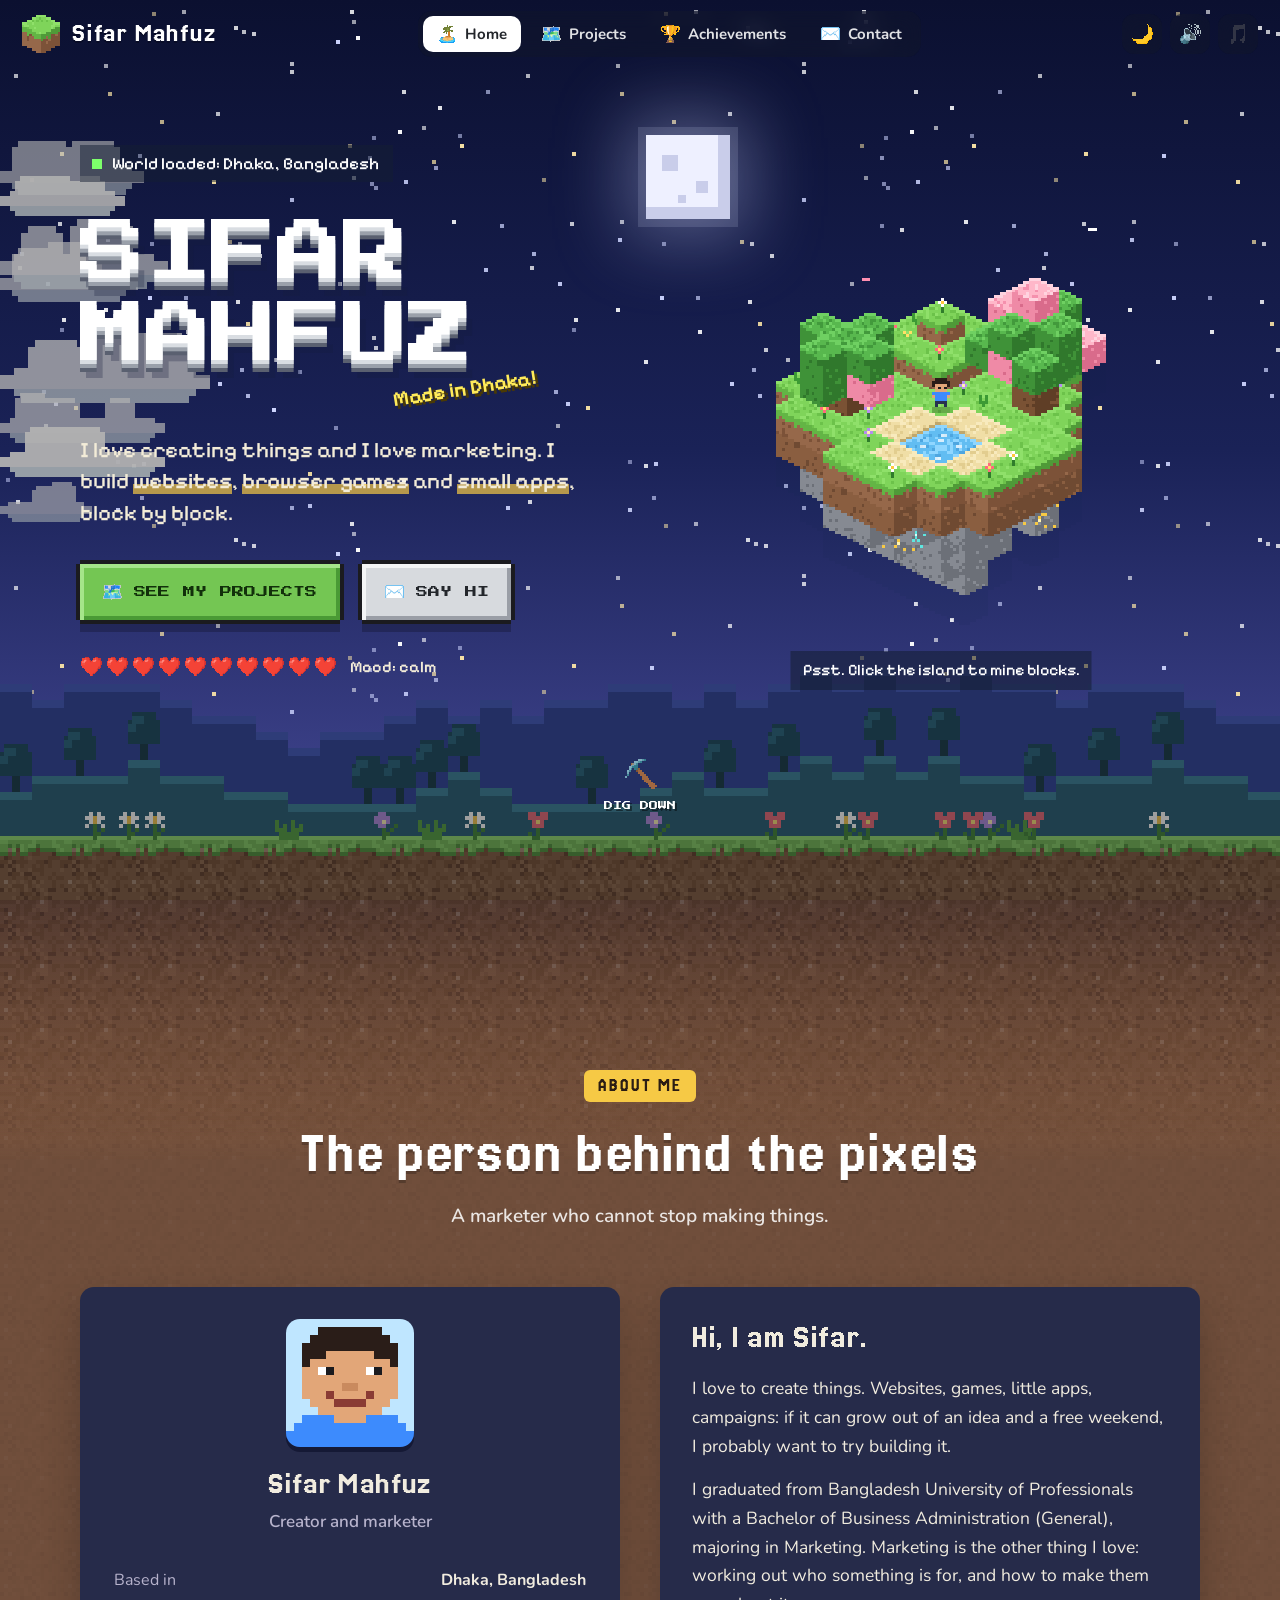
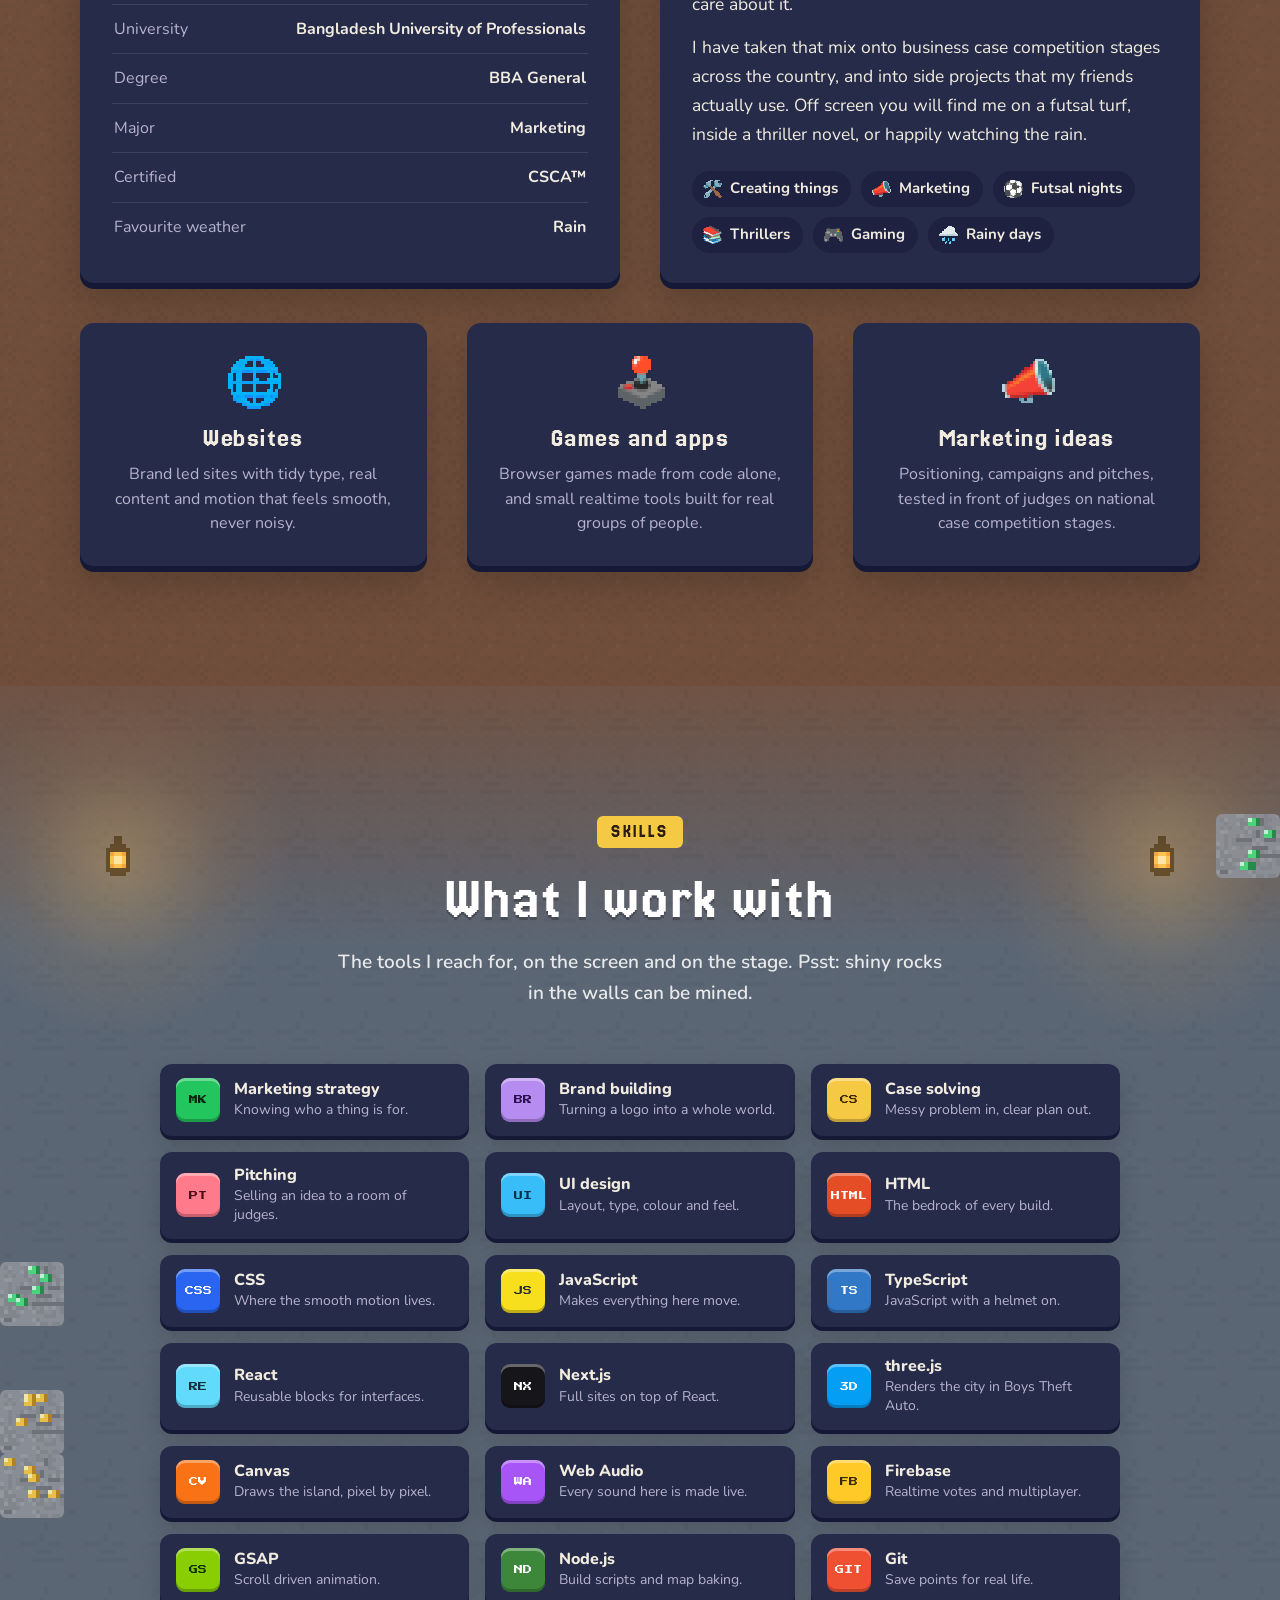
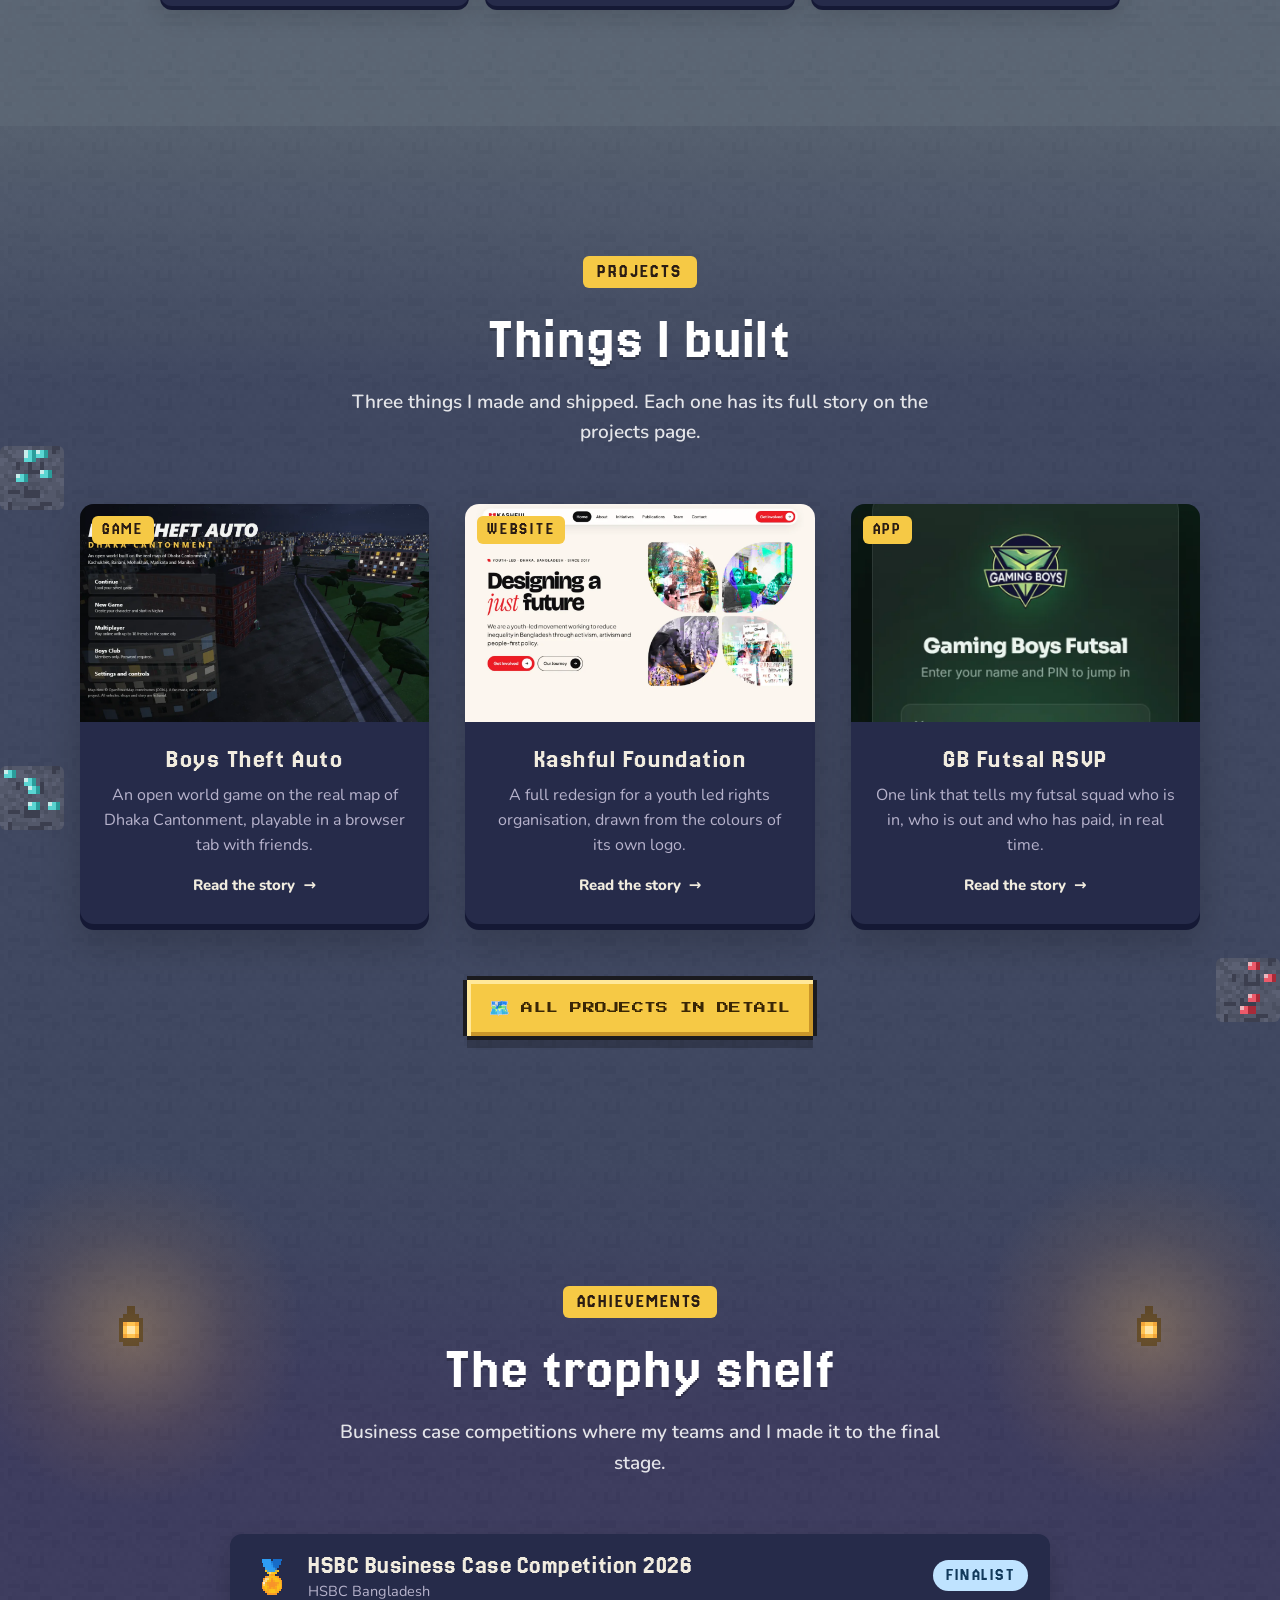
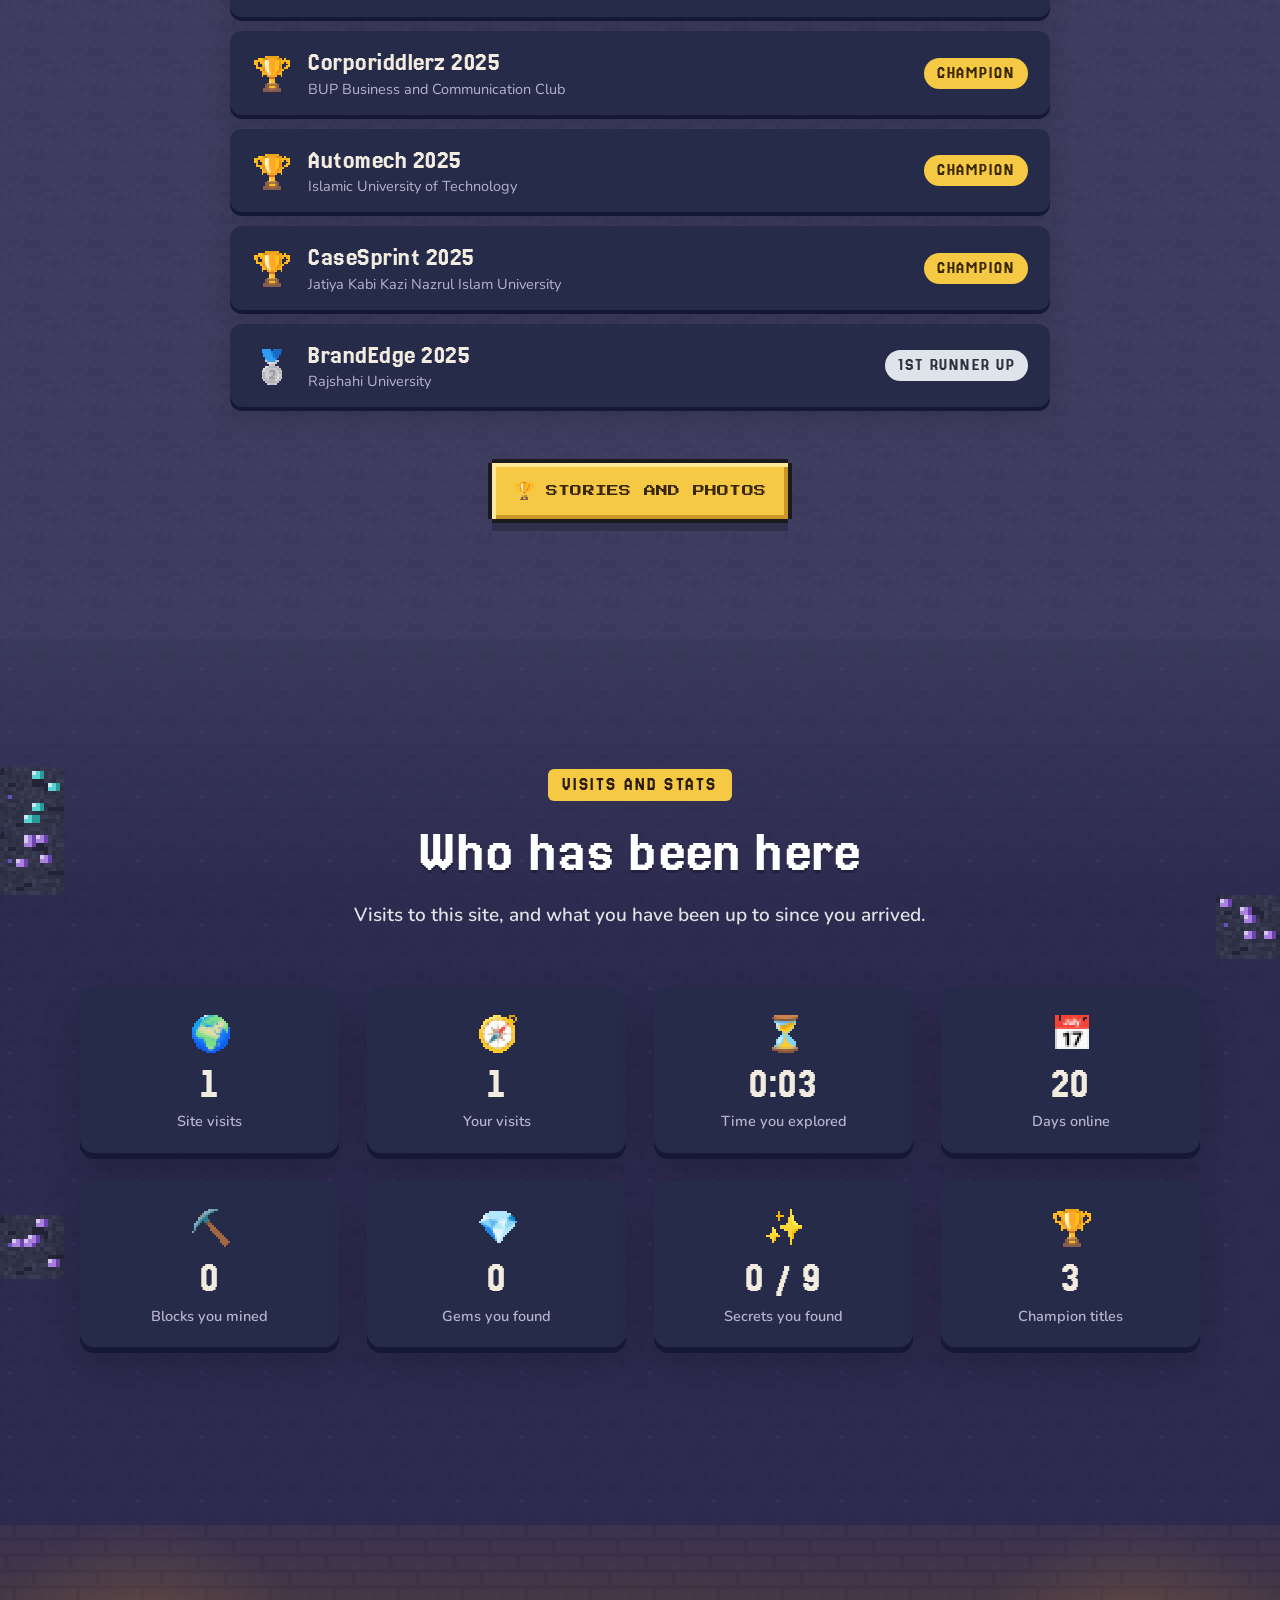
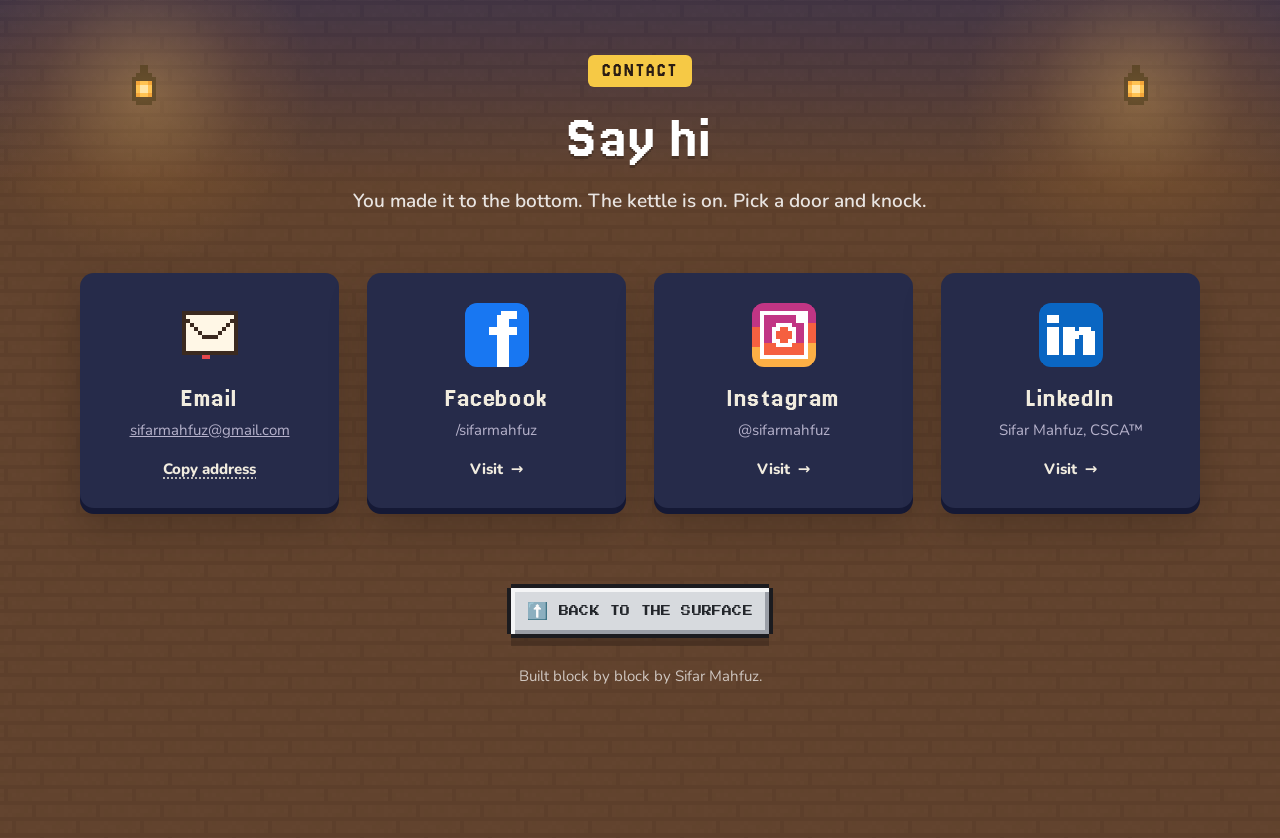
==== commit bf90b0b5: "Subtle restyle, achievements page, smooth scroll and new transitions - Calmer, readable layout below" ====
--- a/index.html
+++ b/index.html
@@ -3,8 +3,8 @@
 <head>
 <meta charset="utf-8">
 <meta name="viewport" content="width=device-width, initial-scale=1">
-<title>Sifar Mahfuz | A cozy pixel world</title>
-<meta name="description" content="The personal world of Sifar Mahfuz, a creative developer from Dhaka. Websites, browser games and small apps, built block by block.">
+<title>Sifar Mahfuz | Creator and marketer</title>
+<meta name="description" content="Sifar Mahfuz: a creator and marketer from Dhaka. Websites, browser games, small apps and national business case competition titles.">
 <meta name="theme-color" content="#69bdf0">
 <script>
   (function () {
@@ -12,59 +12,46 @@
     var t = null; try { t = JSON.parse(localStorage.getItem('sw-time-of-day')); } catch (e) { }
     if (!t) { var h = new Date().getHours(); t = (h >= 19 || h < 6) ? 'night' : 'day'; }
     r.dataset.time = t;
+    try { if (sessionStorage.getItem('sw-wipe')) r.classList.add('from-wipe'); } catch (e) { }
   })();
 </script>
 <link rel="preconnect" href="https://fonts.googleapis.com">
 <link rel="preconnect" href="https://fonts.gstatic.com" crossorigin>
-<link href="https://fonts.googleapis.com/css2?family=Pixelify+Sans:wght@400;500;600;700&family=Press+Start+2P&display=swap" rel="stylesheet">
-<link rel="stylesheet" href="css/style.css">
+<link href="https://fonts.googleapis.com/css2?family=Jersey+20&family=Nunito:wght@400;600;700;800&family=Pixelify+Sans:wght@400;500;600;700&family=Press+Start+2P&display=swap" rel="stylesheet">
+<link rel="stylesheet" href="css/site.css">
 </head>
 <body class="page-home">
 
 <div id="loader" role="status" aria-label="Loading">
   <div class="loader__in">
-    <div class="loader__block"></div>
-    <div class="loader__title">GENERATING WORLD</div>
-    <div class="loader__bar"><div class="loader__fill"></div></div>
-    <div class="loader__tip">Stacking blocks...</div>
+    <canvas id="loaderIsland" width="80" height="96"></canvas>
+    <div class="loader__pct" id="loaderPct">0%</div>
+    <div class="loader__tip" id="loaderTip">Building the world</div>
   </div>
 </div>
-<div id="wipe" aria-hidden="true"></div>
-<script>try { if (sessionStorage.getItem('sw-wipe')) document.getElementById('wipe').className = 'on pre'; } catch (e) { }</script>
-
-<header class="hud-top">
-  <a class="brand" href="#home" aria-label="Sifar's World, back to top">
-    <span class="brand__block"></span>
-    <span class="debug">
-      <span><b>SIFAR'S WORLD</b></span>
-      <span>XYZ: <i id="dbgX" style="font-style:normal">0</i> / <em id="dbgY">64</em> / <i id="dbgZ" style="font-style:normal">0</i></span>
-      <span>Biome: <em id="dbgBiome">Surface</em></span>
-    </span>
-  </a>
-  <div class="hud-btns">
-    <button class="hud-btn" id="btnTime" type="button" aria-label="Toggle day and night" data-tip="Day. Click for night"><i class="px" data-px="☀️"></i></button>
-    <button class="hud-btn" id="btnSfx" type="button" aria-label="Toggle sound effects" data-tip="Sound effects on"><i class="px" data-px="🔊"></i></button>
-    <button class="hud-btn" id="btnMusic" type="button" aria-label="Toggle calm music" data-tip="Music off"><i class="px" data-px="🎵"></i></button>
+<div id="tiles" aria-hidden="true"></div>
+
+<div class="progress" aria-hidden="true"><i></i></div>
+<header class="nav">
+  <a class="brand" href="#home" aria-label="Sifar Mahfuz, back to top"><span class="brand__block"></span><span>Sifar Mahfuz</span></a>
+  <nav class="nav__links" aria-label="Main">
+    <a href="index.html"><i class="px" data-px="🏝️"></i>Home</a>
+    <a href="projects.html"><i class="px" data-px="🗺️"></i>Projects</a>
+    <a href="achievements.html"><i class="px" data-px="🏆"></i>Achievements</a>
+    <a href="#contact"><i class="px" data-px="✉️"></i>Contact</a>
+  </nav>
+  <div class="nav__tools">
+    <button class="tool" id="btnTime" type="button" aria-label="Toggle day and night" data-tip="Day. Click for night"><i class="px" data-px="☀️"></i></button>
+    <button class="tool" id="btnSfx" type="button" aria-label="Toggle sound effects" data-tip="Sound effects on"><i class="px" data-px="🔊"></i></button>
+    <button class="tool" id="btnMusic" type="button" aria-label="Toggle calm music" data-tip="Music off"><i class="px" data-px="🎵"></i></button>
   </div>
 </header>
-
-<nav class="hotbar" aria-label="Main">
-  <div class="xp" aria-hidden="true"><div class="xp__fill"></div><div class="xp__lvl">0</div></div>
-  <div class="slots">
-    <a class="slot on" href="#home" data-tip="Surface"><i class="px" data-px="🏝️"></i><kbd>1</kbd></a>
-    <a class="slot" href="#about" data-tip="About me"><i class="px" data-px="📖"></i><kbd>2</kbd></a>
-    <a class="slot" href="#skills" data-tip="Inventory"><i class="px" data-px="⛏️"></i><kbd>3</kbd></a>
-    <a class="slot" href="#quests" data-tip="Quests"><i class="px" data-px="🗺️"></i><kbd>4</kbd></a>
-    <a class="slot" href="#stats" data-tip="World stats"><i class="px" data-px="📊"></i><kbd>5</kbd></a>
-    <a class="slot" href="#contact" data-tip="Contact"><i class="px" data-px="✉️"></i><kbd>6</kbd></a>
-  </div>
-</nav>
 <div id="toasts" aria-live="polite"></div>
 
 <main>
 
 <!-- ================= SURFACE ================= -->
-<section class="hero" id="home" data-biome="Surface">
+<section class="hero" id="home">
   <div class="sky" aria-hidden="true">
     <div class="sky__grad sky__grad--day"></div>
     <div class="sky__grad sky__grad--night"></div>
@@ -84,9 +71,9 @@
         <span class="w">SIFAR</span><br><span class="w">MAHFUZ</span>
         <button class="splash" id="splash" type="button" aria-label="Splash text. Click for another.">Made in Dhaka!</button>
       </h1>
-      <p class="hero__text" data-r style="--i:6">Creative developer and designer. I build <b>websites</b>, <b>browser games</b> and <b>small apps</b>, block by block, with a lot of love for motion and feel.</p>
+      <p class="hero__text" data-r style="--i:6">I love creating things and I love marketing. I build <b>websites</b>, <b>browser games</b> and <b>small apps</b>, block by block.</p>
       <div class="btn-row" data-r style="--i:8">
-        <a class="btn btn--go" href="projects.html"><i class="px" data-px="🗺️"></i>Open quest log</a>
+        <a class="btn btn--go" href="projects.html"><i class="px" data-px="🗺️"></i>See my projects</a>
         <a class="btn" href="#contact"><i class="px" data-px="✉️"></i>Say hi</a>
       </div>
       <div class="hearts" data-r style="--i:10" data-stagger aria-label="Mood: calm">
@@ -104,171 +91,190 @@
   <a class="scroll-cue" href="#about"><i class="px" data-px="⛏️"></i>DIG DOWN</a>
 </section>
 
-<!-- ================= TOPSOIL: ABOUT ================= -->
-<section class="layer layer--dirt" id="about" data-biome="Topsoil">
-  <div class="layer__bg"></div>
-  <div class="wrap">
-    <div class="head">
-      <span class="kicker" data-r>Layer 01 · Topsoil</span>
-      <h2 class="h2" data-r style="--i:1">About the player</h2>
-      <p class="lede" data-r style="--i:2">Every world needs someone to build it. Here is the one behind this one.</p>
+<!-- ================= ABOUT ================= -->
+<section class="layer layer--dirt" id="about">
+  <div class="layer__bg"></div>
+  <div class="wrap">
+    <div class="head">
+      <span class="kicker" data-r>About me</span>
+      <h2 class="h2" data-r style="--i:1">The person behind the pixels</h2>
+      <p class="lede" data-r style="--i:2">A marketer who cannot stop making things.</p>
     </div>
 
     <div class="about">
       <div class="box box--pad card-player" data-r="left">
         <div class="avatar" id="avatar" role="img" aria-label="Pixel portrait of Sifar"></div>
         <div class="nametag">Sifar Mahfuz</div>
+        <div class="role">Creator and marketer</div>
         <ul class="sheet">
-          <li><span>Class</span><b>Creative Developer</b></li>
-          <li><span>Spawn point</span><b>Dhaka, Bangladesh</b></li>
-          <li><span>Guild</span><b>Kashful Foundation</b></li>
-          <li><span>Squad</span><b>Gaming Boys Futsal</b></li>
-          <li><span>Badge</span><b>CSCA™</b></li>
+          <li><span>Based in</span><b>Dhaka, Bangladesh</b></li>
+          <li><span>University</span><b>Bangladesh University of Professionals</b></li>
+          <li><span>Degree</span><b>BBA General</b></li>
+          <li><span>Major</span><b>Marketing</b></li>
+          <li><span>Certified</span><b>CSCA™</b></li>
           <li><span>Favourite weather</span><b>Rain</b></li>
         </ul>
       </div>
       <div class="box box--pad bio" data-r="right">
         <h3>Hi, I am Sifar.</h3>
-        <p>I live in Dhaka and I like making things for the web that feel alive: sites that move gently, games that open in a browser tab, and little tools that make life easier for the people around me.</p>
-        <p>By day I am a Creative Associate at Kashful Foundation, a youth led organisation working on civic, digital, gender and climate rights. After hours I build side quests, like an open world game set on my own streets and a futsal app for my squad.</p>
-        <p>Off screen you will find me on a futsal turf, inside a thriller novel, or happily watching the rain.</p>
+        <p>I love to create things. Websites, games, little apps, campaigns: if it can grow out of an idea and a free weekend, I probably want to try building it.</p>
+        <p>I graduated from Bangladesh University of Professionals with a Bachelor of Business Administration (General), majoring in Marketing. Marketing is the other thing I love: working out who something is for, and how to make them care about it.</p>
+        <p>I have taken that mix onto business case competition stages across the country, and into side projects that my friends actually use. Off screen you will find me on a futsal turf, inside a thriller novel, or happily watching the rain.</p>
         <div class="likes">
-          <span class="tag"><i class="px" data-px="🌧️"></i>Rainy days</span>
+          <span class="tag"><i class="px" data-px="🛠️"></i>Creating things</span>
+          <span class="tag"><i class="px" data-px="📣"></i>Marketing</span>
           <span class="tag"><i class="px" data-px="⚽"></i>Futsal nights</span>
           <span class="tag"><i class="px" data-px="📚"></i>Thrillers</span>
           <span class="tag"><i class="px" data-px="🎮"></i>Gaming</span>
-          <span class="tag"><i class="px" data-px="🎨"></i>Design</span>
+          <span class="tag"><i class="px" data-px="🌧️"></i>Rainy days</span>
         </div>
       </div>
     </div>
 
     <div class="trio" data-stagger>
-      <div class="box box--pad craft-card" data-r><i class="px" data-px="🌐" data-px-size="20"></i><h3>Websites</h3><p>Brand led sites with tidy type, real content and motion that feels smooth, never noisy.</p></div>
-      <div class="box box--pad craft-card" data-r><i class="px" data-px="🕹️" data-px-size="20"></i><h3>Games</h3><p>Browser games made from code alone. No downloads, no asset packs, just a link.</p></div>
-      <div class="box box--pad craft-card" data-r><i class="px" data-px="📱" data-px-size="20"></i><h3>Apps</h3><p>Small realtime tools for real groups of people, built to be used every single week.</p></div>
-    </div>
-  </div>
-</section>
-
-<!-- ================= STONE: SKILLS ================= -->
-<section class="layer layer--stone" id="skills" data-biome="Stone Layer" data-ach="deeper" data-ores="gold:3,emerald:2" data-ore-base="stone">
-  <div class="layer__bg"></div><div class="layer__edge"></div>
+      <div class="box box--pad craft-card lift" data-r><i class="px" data-px="🌐" data-px-size="20"></i><h3>Websites</h3><p>Brand led sites with tidy type, real content and motion that feels smooth, never noisy.</p></div>
+      <div class="box box--pad craft-card lift" data-r><i class="px" data-px="🕹️" data-px-size="20"></i><h3>Games and apps</h3><p>Browser games made from code alone, and small realtime tools built for real groups of people.</p></div>
+      <div class="box box--pad craft-card lift" data-r><i class="px" data-px="📣" data-px-size="20"></i><h3>Marketing ideas</h3><p>Positioning, campaigns and pitches, tested in front of judges on national case competition stages.</p></div>
+    </div>
+  </div>
+</section>
+
+<!-- ================= SKILLS ================= -->
+<section class="layer layer--stone" id="skills" data-ores="gold:2,emerald:2" data-ore-base="stone">
+  <div class="layer__bg"></div>
   <div class="lantern" style="left:8%;top:150px"></div><div class="lantern" style="right:8%;top:150px"></div>
   <div class="wrap">
     <div class="head">
-      <span class="kicker" data-r>Layer 02 · Stone</span>
-      <h2 class="h2" data-r style="--i:1">Inventory</h2>
-      <p class="lede" data-r style="--i:2">The tools I carry. Hover or tap an item to inspect it. Shiny rocks in the walls can be mined.</p>
-    </div>
-
-    <div class="box inv" data-r>
-      <div class="inv__title"><span>Tools and materials</span><span id="invCount">18 / 18</span></div>
-      <div class="inv__grid" id="inv"></div>
-      <div class="inv__info" id="invInfo" aria-live="polite"><b>Pick an item</b><span>Everything here was used in a real project on this site.</span></div>
-    </div>
-  </div>
-</section>
-
-<!-- ================= DEEP: QUESTS ================= -->
-<section class="layer layer--deep" id="quests" data-biome="Deep Rock" data-ores="diamond:3,ruby:2" data-ore-base="deep">
-  <div class="layer__bg"></div><div class="layer__edge"></div>
-  <div class="wrap">
-    <div class="head">
-      <span class="kicker" data-r>Layer 03 · Deep rock</span>
-      <h2 class="h2" data-r style="--i:1">Featured quests</h2>
-      <p class="lede" data-r style="--i:2">Three things I built and shipped. Each one has a full story in the quest log.</p>
+      <span class="kicker" data-r>Skills</span>
+      <h2 class="h2" data-r style="--i:1">What I work with</h2>
+      <p class="lede" data-r style="--i:2">The tools I reach for, on the screen and on the stage. Psst: shiny rocks in the walls can be mined.</p>
+    </div>
+    <div class="skills" id="skillGrid" data-stagger></div>
+  </div>
+</section>
+
+<!-- ================= PROJECTS ================= -->
+<section class="layer layer--deep" id="projects" data-ores="diamond:2,ruby:1" data-ore-base="deep">
+  <div class="layer__bg"></div>
+  <div class="wrap">
+    <div class="head">
+      <span class="kicker" data-r>Projects</span>
+      <h2 class="h2" data-r style="--i:1">Things I built</h2>
+      <p class="lede" data-r style="--i:2">Three things I made and shipped. Each one has its full story on the projects page.</p>
     </div>
 
     <div class="quests" data-stagger>
       <a class="box qcard" href="projects.html#bta" data-r>
         <div class="qcard__img"><img src="assets/shots/bta-menu.webp" alt="Boys Theft Auto main menu over a night view of Dhaka" loading="lazy"><b>GAME</b></div>
-        <div class="qcard__body"><h3>Boys Theft Auto</h3><p>An open world game on the real map of Dhaka Cantonment, playable in a browser tab with friends.</p><span class="go">View quest <i>▶</i></span></div>
+        <div class="qcard__body"><h3>Boys Theft Auto</h3><p>An open world game on the real map of Dhaka Cantonment, playable in a browser tab with friends.</p><span class="go">Read the story <i>→</i></span></div>
       </a>
       <a class="box qcard" href="projects.html#kashful" data-r>
         <div class="qcard__img"><img src="assets/shots/kashful-home.webp" alt="Kashful Foundation website home page" loading="lazy"><b>WEBSITE</b></div>
-        <div class="qcard__body"><h3>Kashful Foundation</h3><p>A full redesign for a youth led rights organisation, drawn from the colours of its own logo.</p><span class="go">View quest <i>▶</i></span></div>
+        <div class="qcard__body"><h3>Kashful Foundation</h3><p>A full redesign for a youth led rights organisation, drawn from the colours of its own logo.</p><span class="go">Read the story <i>→</i></span></div>
       </a>
       <a class="box qcard" href="projects.html#gb" data-r>
         <div class="qcard__img"><img src="assets/shots/gb-card.webp" alt="Gaming Boys Futsal app" loading="lazy"><b>APP</b></div>
-        <div class="qcard__body"><h3>GB Futsal RSVP</h3><p>One link that tells my futsal squad who is in, who is out and who has paid, in real time.</p><span class="go">View quest <i>▶</i></span></div>
-      </a>
-    </div>
-    <div class="center" style="margin-top:60px" data-r><a class="btn btn--gold" href="projects.html"><i class="px" data-px="🗺️"></i>Open the full quest log</a></div>
-  </div>
-</section>
-
-<!-- ================= CAVES: STATS ================= -->
-<section class="layer layer--cave" id="stats" data-biome="Crystal Caves" data-ach="cave" data-ores="amethyst:4,diamond:2" data-ore-base="cave">
-  <div class="layer__bg"></div><div class="layer__edge"></div>
-  <div class="wrap">
-    <div class="head">
-      <span class="kicker" data-r>Layer 04 · Crystal caves</span>
-      <h2 class="h2" data-r style="--i:1">World statistics</h2>
-      <p class="lede" data-r style="--i:2">Who has been here, and what you have been up to since you spawned.</p>
+        <div class="qcard__body"><h3>GB Futsal RSVP</h3><p>One link that tells my futsal squad who is in, who is out and who has paid, in real time.</p><span class="go">Read the story <i>→</i></span></div>
+      </a>
+    </div>
+    <div class="center" style="margin-top:56px" data-r><a class="btn btn--gold" href="projects.html"><i class="px" data-px="🗺️"></i>All projects in detail</a></div>
+  </div>
+</section>
+
+<!-- ================= ACHIEVEMENTS ================= -->
+<section class="layer layer--gold" id="trophies">
+  <div class="layer__bg"></div>
+  <div class="lantern" style="left:9%;top:150px"></div><div class="lantern" style="right:9%;top:150px"></div>
+  <div class="wrap">
+    <div class="head">
+      <span class="kicker" data-r>Achievements</span>
+      <h2 class="h2" data-r style="--i:1">The trophy shelf</h2>
+      <p class="lede" data-r style="--i:2">Business case competitions where my teams and I made it to the final stage.</p>
+    </div>
+
+    <div class="trophies" data-stagger>
+      <a class="box trophy" href="achievements.html#hsbc" data-r><i class="px" data-px="🏅" data-px-size="20"></i><div><b>HSBC Business Case Competition 2026</b><span>HSBC Bangladesh</span></div><em class="badge badge--blue">Finalist</em></a>
+      <a class="box trophy" href="achievements.html#corporiddlerz" data-r><i class="px" data-px="🏆" data-px-size="20"></i><div><b>Corporiddlerz 2025</b><span>BUP Business and Communication Club</span></div><em class="badge">Champion</em></a>
+      <a class="box trophy" href="achievements.html#automech" data-r><i class="px" data-px="🏆" data-px-size="20"></i><div><b>Automech 2025</b><span>Islamic University of Technology</span></div><em class="badge">Champion</em></a>
+      <a class="box trophy" href="achievements.html#casesprint" data-r><i class="px" data-px="🏆" data-px-size="20"></i><div><b>CaseSprint 2025</b><span>Jatiya Kabi Kazi Nazrul Islam University</span></div><em class="badge">Champion</em></a>
+      <a class="box trophy" href="achievements.html#brandedge" data-r><i class="px" data-px="🥈" data-px-size="20"></i><div><b>BrandEdge 2025</b><span>Rajshahi University</span></div><em class="badge badge--silver">1st Runner Up</em></a>
+    </div>
+    <div class="center" style="margin-top:56px" data-r><a class="btn btn--gold" href="achievements.html"><i class="px" data-px="🏆"></i>Stories and photos</a></div>
+  </div>
+</section>
+
+<!-- ================= STATS ================= -->
+<section class="layer layer--cave" id="stats" data-ores="amethyst:3,diamond:1" data-ore-base="cave">
+  <div class="layer__bg"></div>
+  <div class="wrap">
+    <div class="head">
+      <span class="kicker" data-r>Visits and stats</span>
+      <h2 class="h2" data-r style="--i:1">Who has been here</h2>
+      <p class="lede" data-r style="--i:2">Visits to this site, and what you have been up to since you arrived.</p>
     </div>
 
     <div class="stats" data-stagger>
-      <div class="box stat" data-r><i class="px" data-px="🌍" data-px-size="20"></i><b id="stVisits">0</b><span id="stVisitsLabel">World visits</span></div>
-      <div class="box stat" data-r><i class="px" data-px="🧭" data-px-size="20"></i><b id="stYou">0</b><span>Your visits</span></div>
-      <div class="box stat" data-r><i class="px" data-px="⏳" data-px-size="20"></i><b id="stTime">0:00</b><span>Time you explored</span></div>
-      <div class="box stat" data-r><i class="px" data-px="📅" data-px-size="20"></i><b id="stDay">1</b><span>World day</span></div>
-      <div class="box stat" data-r><i class="px" data-px="⛏️" data-px-size="20"></i><b id="stBlocks">0</b><span>Blocks you mined</span></div>
-      <div class="box stat" data-r><i class="px" data-px="💎" data-px-size="20"></i><b id="stGems">0</b><span>Gems you found</span></div>
-      <div class="box stat" data-r><i class="px" data-px="🏆" data-px-size="20"></i><b id="stAch">0</b><span>Achievements</span></div>
-      <div class="box stat" data-r><i class="px" data-px="📜" data-px-size="20"></i><b id="stQuests">3</b><span>Quests shipped</span></div>
+      <div class="box stat lift" data-r><i class="px" data-px="🌍" data-px-size="20"></i><b id="stVisits">0</b><span id="stVisitsLabel">Site visits</span></div>
+      <div class="box stat lift" data-r><i class="px" data-px="🧭" data-px-size="20"></i><b id="stYou">0</b><span>Your visits</span></div>
+      <div class="box stat lift" data-r><i class="px" data-px="⏳" data-px-size="20"></i><b id="stTime">0:00</b><span>Time you explored</span></div>
+      <div class="box stat lift" data-r><i class="px" data-px="📅" data-px-size="20"></i><b id="stDay">1</b><span>Days online</span></div>
+      <div class="box stat lift" data-r><i class="px" data-px="⛏️" data-px-size="20"></i><b id="stBlocks">0</b><span>Blocks you mined</span></div>
+      <div class="box stat lift" data-r><i class="px" data-px="💎" data-px-size="20"></i><b id="stGems">0</b><span>Gems you found</span></div>
+      <div class="box stat lift" data-r><i class="px" data-px="✨" data-px-size="20"></i><b id="stAch">0</b><span>Secrets you found</span></div>
+      <div class="box stat lift" data-r><i class="px" data-px="🏆" data-px-size="20"></i><b id="stQuests">3</b><span>Champion titles</span></div>
     </div>
     <p class="note" id="stNote" data-r></p>
   </div>
 </section>
 
-<!-- ================= HOME BASE: CONTACT ================= -->
-<section class="layer layer--base" id="contact" data-biome="Home Base" data-ach="base">
-  <div class="layer__bg"></div><div class="layer__edge"></div>
+<!-- ================= CONTACT ================= -->
+<section class="layer layer--base" id="contact">
+  <div class="layer__bg"></div>
   <div class="lantern" style="left:10%;top:140px"></div><div class="lantern" style="right:10%;top:140px"></div>
   <div class="wrap">
     <div class="head">
-      <span class="kicker" data-r>Layer 05 · Home base</span>
+      <span class="kicker" data-r>Contact</span>
       <h2 class="h2" data-r style="--i:1">Say hi</h2>
       <p class="lede" data-r style="--i:2">You made it to the bottom. The kettle is on. Pick a door and knock.</p>
     </div>
 
     <div class="contact" data-stagger>
-      <div class="box sign" data-r>
+      <div class="box sign lift" data-r>
         <div class="sign__ico" data-social="mail"></div>
         <h3>Email</h3>
-        <p><a class="mono" href="mailto:sifarmahfuz@gmail.com">sifarmahfuz@gmail.com</a></p>
+        <p><a href="mailto:sifarmahfuz@gmail.com">sifarmahfuz@gmail.com</a></p>
         <button class="copy-btn" type="button" data-copy="sifarmahfuz@gmail.com">Copy address</button>
       </div>
       <a class="box sign" data-r href="https://www.facebook.com/sifarmahfuz" target="_blank" rel="noopener">
         <div class="sign__ico" data-social="fb"></div>
         <h3>Facebook</h3>
-        <p class="mono">/sifarmahfuz</p>
-        <span class="go">Visit ▶</span>
+        <p>/sifarmahfuz</p>
+        <span class="go">Visit <i>→</i></span>
       </a>
       <a class="box sign" data-r href="https://www.instagram.com/sifarmahfuz/" target="_blank" rel="noopener">
         <div class="sign__ico" data-social="ig"></div>
         <h3>Instagram</h3>
-        <p class="mono">@sifarmahfuz</p>
-        <span class="go">Visit ▶</span>
+        <p>@sifarmahfuz</p>
+        <span class="go">Visit <i>→</i></span>
       </a>
       <a class="box sign" data-r href="https://www.linkedin.com/in/sifar-mahfuz-csca%E2%84%A2-a74709247/" target="_blank" rel="noopener">
         <div class="sign__ico" data-social="li"></div>
         <h3>LinkedIn</h3>
         <p>Sifar Mahfuz, CSCA™</p>
-        <span class="go">Visit ▶</span>
+        <span class="go">Visit <i>→</i></span>
       </a>
     </div>
   </div>
 
   <footer class="foot">
-    <a class="btn btn--sm" href="#home"><i class="px" data-px="⬆️"></i>Climb back to the surface</a>
-    <p>Built block by block by Sifar Mahfuz. No pixels were harmed.</p>
+    <a class="btn btn--sm" href="#home"><i class="px" data-px="⬆️"></i>Back to the surface</a>
+    <p>Built block by block by Sifar Mahfuz.</p>
   </footer>
-  <div class="bedrock" aria-hidden="true"></div>
 </section>
 
 </main>
 
+<script src="js/vendor/lenis.min.js"></script>
 <script src="js/core.js"></script>
 <script src="js/home.js"></script>
 </body>
--- a/css/site.css
+++ b/css/site.css
@@ -0,0 +1,639 @@
+/* =========================================================
+   Sifar's World
+   A calm site with a light pixel sandbox accent. The surface
+   hero is fully pixel; everything below stays soft and readable.
+   Textures and pixel icons come from js/core.js as CSS variables.
+   ========================================================= */
+
+:root {
+  --tile: 64px;
+  --px: 4px;
+
+  --ink: #2c2420;
+  --ink-soft: #6d5f55;
+  --panel: #fffaf0;
+  --panel-2: #f3ead8;
+  --lo: #dccfb4;
+  --line: rgba(60, 40, 20, .12);
+
+  --gold: #f6c945;
+  --aqua: #5ee6e0;
+  --leaf: #6fc04e;
+  --sky-ink: #1f3a5f;
+
+  --font: "Nunito", "Segoe UI", system-ui, sans-serif;
+  --font-px: "Jersey 20", "Pixelify Sans", "Trebuchet MS", sans-serif;
+  --font-hero: "Pixelify Sans", "Trebuchet MS", sans-serif;
+  --font-d: "Press Start 2P", "Courier New", monospace;
+  --ease: cubic-bezier(.16, 1, .3, 1);
+  --bounce: cubic-bezier(.34, 1.56, .64, 1);
+  --nav-h: 68px;
+}
+
+html[data-time="night"] {
+  --ink: #f1ecdf;
+  --ink-soft: #b7b3cc;
+  --panel: #262b4a;
+  --panel-2: #1e2240;
+  --lo: #151935;
+  --line: rgba(255, 255, 255, .1);
+  --sky-ink: #f3ecd8;
+}
+
+*, *::before, *::after { box-sizing: border-box; }
+html { scroll-padding-top: calc(var(--nav-h) + 12px); -webkit-text-size-adjust: 100%; }
+html.lenis, html.lenis body { height: auto; }
+.lenis.lenis-smooth { scroll-behavior: auto !important; }
+.lenis.lenis-stopped { overflow: hidden; }
+
+body {
+  margin: 0;
+  font-family: var(--font);
+  font-size: 17px;
+  line-height: 1.65;
+  color: var(--ink);
+  background: #2a2c3e;
+  overflow-x: hidden;
+  font-variant-ligatures: none;
+  font-feature-settings: "liga" 0, "clig" 0, "calt" 0;
+  -webkit-font-smoothing: antialiased;
+  font-synthesis: none;
+}
+
+img { max-width: 100%; display: block; }
+h1, h2, h3, h4, h5, p { margin: 0; }
+a { color: inherit; }
+button { font: inherit; color: inherit; border: 0; background: none; padding: 0; cursor: pointer; }
+canvas { image-rendering: pixelated; image-rendering: crisp-edges; display: block; }
+::selection { background: var(--gold); color: #2b1d14; }
+:focus-visible { outline: 3px solid var(--gold); outline-offset: 3px; }
+
+.wrap { width: min(1120px, 100% - 40px); margin-inline: auto; position: relative; z-index: 3; }
+.center { text-align: center; }
+
+/* pixel icon: an emoji drawn tiny and scaled up crisp */
+.px {
+  display: inline-block; width: var(--s, 32px); height: var(--s, 32px);
+  background: center / contain no-repeat; image-rendering: pixelated; vertical-align: middle; flex: none;
+}
+
+/* ---------- cards: soft blocks ---------- */
+.box {
+  position: relative;
+  background: var(--panel);
+  color: var(--ink);
+  border-radius: 14px;
+  box-shadow: 0 6px 0 0 var(--lo), 0 18px 40px rgba(0, 0, 0, .2);
+  transition: background .6s, color .6s, transform .5s var(--ease), box-shadow .5s var(--ease);
+}
+.box--pad { padding: 30px 32px; }
+a.box:hover, .box.lift:hover { transform: translateY(-6px); box-shadow: 0 6px 0 0 var(--lo), 0 28px 50px rgba(0, 0, 0, .26); }
+
+/* ---------- buttons (pixel, the one loud element) ---------- */
+.btn {
+  --b1: #d7dade; --b2: #f4f5f6; --b3: #9a9ea6; --bt: #23262b;
+  display: inline-flex; align-items: center; justify-content: center; gap: 12px;
+  font-family: var(--font-d); font-size: 12px; line-height: 1; letter-spacing: .02em;
+  text-decoration: none; text-transform: uppercase;
+  color: var(--bt); background: var(--b1);
+  padding: 18px 22px;
+  box-shadow:
+    0 -4px 0 0 #1b1b1f, 0 4px 0 0 #1b1b1f, -4px 0 0 0 #1b1b1f, 4px 0 0 0 #1b1b1f,
+    inset 4px 4px 0 0 var(--b2), inset -4px -4px 0 0 var(--b3),
+    0 12px 0 0 rgba(0, 0, 0, .22);
+  transition: transform .25s var(--ease), filter .25s;
+  position: relative;
+}
+.btn:hover, .btn:focus-visible { transform: translateY(-3px); filter: brightness(1.06); outline: none; }
+.btn:active {
+  transform: translateY(4px);
+  box-shadow:
+    0 -4px 0 0 #1b1b1f, 0 4px 0 0 #1b1b1f, -4px 0 0 0 #1b1b1f, 4px 0 0 0 #1b1b1f,
+    inset 4px 4px 0 0 var(--b3), inset -4px -4px 0 0 var(--b2), 0 4px 0 0 rgba(0, 0, 0, .22);
+}
+.btn--go { --b1: #74c653; --b2: #a5e58a; --b3: #4a9a35; --bt: #12300b; }
+.btn--gold { --b1: #f6c945; --b2: #ffe89a; --b3: #c9962a; --bt: #3a2706; }
+.btn--red { --b1: #ed3b43; --b2: #ff8087; --b3: #b1151d; --bt: #fff; }
+.btn--sm { font-size: 10px; padding: 13px 16px; }
+.btn .px { --s: 20px; }
+.btn-row { display: flex; flex-wrap: wrap; gap: 22px; }
+.center .btn-row, .btn-row.center { justify-content: center; }
+
+/* ---------- headings ---------- */
+.kicker {
+  display: inline-block; font-family: var(--font-px); font-weight: 400; font-size: 19px; letter-spacing: .1em; text-transform: uppercase; line-height: 1;
+  color: #2b1d14; background: var(--gold); padding: 6px 14px 7px; margin-bottom: 20px; border-radius: 6px;
+}
+.h2 { font-family: var(--font-px); font-weight: 400; font-size: clamp(38px, 4.8vw, 60px); line-height: 1.05; letter-spacing: .02em; color: #fff; text-shadow: 0 3px 0 rgba(0, 0, 0, .22); }
+.h3 { font-family: var(--font-px); font-weight: 400; font-size: clamp(28px, 3vw, 38px); letter-spacing: .02em; line-height: 1.25; color: #fff; text-align: center; margin: 88px 0 34px; text-shadow: 0 2px 0 rgba(0, 0, 0, .2); }
+.lede { max-width: 620px; margin: 16px auto 0; font-size: 19px; font-weight: 600; line-height: 1.6; color: rgba(255, 255, 255, .86); }
+.sub { text-align: center; color: rgba(255, 255, 255, .8); max-width: 600px; margin: -18px auto 36px; }
+.head { text-align: center; margin-bottom: 56px; }
+
+/* ---------- layers: calm colour, faint block texture ---------- */
+.layer, .quest { position: relative; padding: 130px 0 120px; overflow: hidden; background: linear-gradient(var(--prev, var(--bg)) 0, var(--bg) 260px); }
+.layer__bg {
+  position: absolute; inset: 0; z-index: 0; background-image: var(--tex); background-size: var(--tile) var(--tile); image-rendering: pixelated;
+  -webkit-mask-image: linear-gradient(rgba(0, 0, 0, var(--tex-top, .1)) 0, rgba(0, 0, 0, .1) 260px);
+  mask-image: linear-gradient(rgba(0, 0, 0, var(--tex-top, .1)) 0, rgba(0, 0, 0, .1) 260px);
+}
+.hero + .layer, .hero + .quest { --tex-top: 1; --tex: var(--t-dirt); padding-top: 170px; }
+.layer--dirt { --bg: #6d4c3a; --prev: #8a5e41; --tex: var(--t-dirt); }
+.layer--stone { --bg: #566170; --prev: #6d4c3a; --tex: var(--t-stone); }
+.layer--deep { --bg: #3e4760; --prev: #566170; --tex: var(--t-deep); }
+.layer--gold { --bg: #3b3a5e; --prev: #3e4760; --tex: var(--t-deep); }
+.layer--cave { --bg: #2d2a50; --prev: #3b3a5e; --tex: var(--t-cave); }
+.layer--base { --bg: #5a3d2b; --prev: #2d2a50; --tex: var(--t-plank); }
+
+.ore {
+  position: absolute; z-index: 2; width: var(--tile); height: var(--tile); background-size: 100% 100%; image-rendering: pixelated; border-radius: 6px;
+  transition: transform .4s var(--bounce); animation: oreGlow 3.6s ease-in-out infinite; animation-delay: calc(var(--i, 0) * -0.7s); opacity: .9;
+}
+.ore:hover { transform: scale(1.1); }
+.ore.mined { animation: none; filter: brightness(.5) saturate(.3); opacity: .35; pointer-events: none; transform: none; }
+@keyframes oreGlow {
+  0%, 100% { filter: brightness(.8) drop-shadow(0 0 0 transparent); }
+  50% { filter: brightness(1.1) drop-shadow(0 0 16px var(--glow, #5ee6e0)); }
+}
+
+.lantern { position: absolute; z-index: 2; width: 32px; height: 44px; image-rendering: pixelated; background: center / contain no-repeat; animation: sway 5s ease-in-out infinite; transform-origin: 50% 0; }
+.lantern::after {
+  content: ""; position: absolute; left: 50%; top: 60%; width: 360px; height: 360px; transform: translate(-50%, -50%);
+  background: radial-gradient(circle, rgba(255, 196, 96, .3), rgba(255, 170, 60, .08) 40%, transparent 68%);
+  animation: flicker 3.4s ease-in-out infinite; pointer-events: none;
+}
+@keyframes flicker { 0%, 100% { opacity: .9; } 30% { opacity: 1; } 45% { opacity: .78; } 60% { opacity: .98; } 80% { opacity: .84; } }
+@keyframes sway { 0%, 100% { transform: rotate(-3deg); } 50% { transform: rotate(3deg); } }
+
+/* =========================================================
+   LOADER + TILE TRANSITION
+   ========================================================= */
+#loader {
+  position: fixed; inset: 0; z-index: 200; display: grid; place-items: center; background: #6fc0f1;
+  transition: visibility 0s .7s;
+}
+[data-time="night"] #loader { background: #161c4a; }
+#loader.tiled { background: none; }
+#loader.done { visibility: hidden; pointer-events: none; }
+.from-wipe #loader .loader__in { display: none; }
+.loader__in { text-align: center; color: #fff; width: min(420px, 86vw); transition: opacity .45s ease, transform .6s var(--ease); }
+#loader.done .loader__in { opacity: 0; transform: translateY(-24px) scale(1.12); }
+#loaderIsland { width: 300px; height: auto; margin: 0 auto 10px; animation: floaty 5s ease-in-out infinite; }
+.loader__pct { font-family: var(--font-d); font-size: 22px; text-shadow: 0 4px 0 rgba(20, 40, 80, .35); margin-bottom: 14px; font-variant-numeric: tabular-nums; }
+.loader__tip { font-family: var(--font-hero); font-size: 19px; font-weight: 500; color: rgba(255, 255, 255, .92); min-height: 1.6em; text-shadow: 0 2px 0 rgba(20, 40, 80, .25); }
+
+#tiles { position: fixed; inset: 0; z-index: 195; display: grid; pointer-events: none; }
+#tiles i {
+  background: var(--c); transform: scale(0) rotate(14deg); opacity: 0; border-radius: 22%;
+  transition: transform .62s var(--ease), opacity .4s ease, border-radius .62s ease; transition-delay: var(--d, 0ms);
+  box-shadow: inset 0 0 0 1px rgba(255, 255, 255, .07);
+}
+#tiles.cover { pointer-events: all; }
+#tiles.cover i { transform: scale(1.04); opacity: 1; border-radius: 0; }
+#tiles.instant i { transition: none; }
+
+/* =========================================================
+   NAV
+   ========================================================= */
+.progress { position: fixed; top: 0; left: 0; right: 0; height: 3px; z-index: 96; pointer-events: none; }
+.progress i { display: block; height: 100%; width: 100%; transform-origin: 0 50%; transform: scaleX(0); background: linear-gradient(90deg, #8bf05a, #5ee6e0); }
+
+.nav {
+  position: fixed; top: 0; left: 0; right: 0; z-index: 95; height: var(--nav-h);
+  display: flex; align-items: center; justify-content: space-between; gap: 16px; padding: 0 22px;
+  transition: background .5s, box-shadow .5s, backdrop-filter .5s;
+}
+.nav.solid { background: rgba(22, 24, 38, .72); -webkit-backdrop-filter: blur(14px); backdrop-filter: blur(14px); box-shadow: 0 1px 0 rgba(255, 255, 255, .06); }
+.brand { display: flex; align-items: center; gap: 12px; text-decoration: none; color: #fff; font-family: var(--font-px); font-weight: 400; font-size: 27px; letter-spacing: .03em; text-shadow: 0 2px 0 rgba(0, 0, 0, .25); }
+.brand__block { width: 38px; height: 38px; image-rendering: pixelated; background: center / contain no-repeat; transition: transform .6s var(--bounce); }
+.brand:hover .brand__block { transform: rotate(-12deg) scale(1.15); }
+.nav__links { display: flex; gap: 6px; padding: 5px; border-radius: 14px; background: rgba(20, 24, 40, .38); -webkit-backdrop-filter: blur(10px); backdrop-filter: blur(10px); }
+.nav.solid .nav__links { background: rgba(255, 255, 255, .06); }
+.nav__links a {
+  display: flex; align-items: center; gap: 8px; padding: 8px 14px; border-radius: 10px; text-decoration: none;
+  font-weight: 700; font-size: 15px; line-height: 1; color: rgba(255, 255, 255, .88); transition: background .3s, color .3s, transform .3s var(--ease);
+}
+.nav__links a .px { --s: 20px; transition: transform .4s var(--bounce); }
+.nav__links a:hover { background: rgba(255, 255, 255, .14); color: #fff; }
+.nav__links a:hover .px { transform: translateY(-2px) rotate(-8deg) scale(1.15); }
+.nav__links a.on { background: #fff; color: #23262b; }
+.nav__tools { display: flex; gap: 8px; }
+.tool {
+  position: relative; width: 40px; height: 40px; display: grid; place-items: center; border-radius: 12px;
+  background: rgba(20, 24, 40, .38); -webkit-backdrop-filter: blur(10px); backdrop-filter: blur(10px);
+  transition: transform .3s var(--bounce), background .3s;
+}
+.tool:hover { transform: translateY(-2px) scale(1.06); background: rgba(40, 46, 70, .7); }
+.tool .px { --s: 22px; transition: opacity .25s, filter .25s; }
+.tool.off .px { opacity: .4; filter: grayscale(1); }
+.tool[data-tip]::after {
+  content: attr(data-tip); position: absolute; top: calc(100% + 10px); right: 0; white-space: nowrap; pointer-events: none;
+  font-size: 13px; font-weight: 700; line-height: 1; color: #fff; background: rgba(22, 24, 38, .92); padding: 8px 10px; border-radius: 8px;
+  opacity: 0; transform: translateY(-4px); transition: opacity .25s, transform .25s var(--ease);
+}
+.tool:hover::after, .tool:focus-visible::after { opacity: 1; transform: none; }
+
+/* toasts */
+#toasts { position: fixed; top: calc(var(--nav-h) + 10px); right: 20px; z-index: 120; display: grid; gap: 12px; justify-items: end; pointer-events: none; }
+.toast {
+  display: flex; align-items: center; gap: 14px; width: min(330px, calc(100vw - 40px));
+  background: rgba(24, 26, 42, .9); -webkit-backdrop-filter: blur(12px); backdrop-filter: blur(12px); color: #fff; padding: 12px 16px 12px 12px; border-radius: 14px;
+  box-shadow: 0 14px 34px rgba(0, 0, 0, .3), inset 0 0 0 1px rgba(255, 255, 255, .08);
+  transform: translateX(calc(100% + 40px)); opacity: 0; transition: transform .7s var(--ease), opacity .4s;
+}
+.toast.in { transform: none; opacity: 1; }
+.toast .px { --s: 36px; animation: pop .7s var(--bounce) .25s both; }
+.toast b { display: block; font-family: var(--font-px); font-size: 22px; font-weight: 400; letter-spacing: .02em; color: var(--gold); line-height: 1.2; margin-bottom: 2px; }
+.toast span { font-size: 14.5px; line-height: 1.35; display: block; color: rgba(255, 255, 255, .86); }
+@keyframes pop { from { transform: scale(0) rotate(-40deg); } to { transform: none; } }
+
+/* =========================================================
+   SCROLL REVEALS
+   ========================================================= */
+.js [data-r] {
+  opacity: 0; transform: translateY(44px);
+  transition: opacity 1.1s var(--ease), transform 1.1s var(--ease);
+  transition-delay: calc(var(--i, 0) * 90ms);
+}
+.js [data-r="pop"] { transform: scale(.9) translateY(20px); }
+.js [data-r="left"] { transform: translateX(-56px); }
+.js [data-r="right"] { transform: translateX(56px); }
+.js [data-r].in { opacity: 1; transform: none; }
+.js a.box[data-r].in, .js .box.lift[data-r].in { transition: opacity 1.1s var(--ease), transform .5s var(--ease), box-shadow .5s var(--ease), background .6s; transition-delay: 0s; }
+
+/* =========================================================
+   SKY + HERO (the pixel part)
+   ========================================================= */
+.sky { position: absolute; inset: 0; overflow: hidden; z-index: 0; }
+.sky__grad { position: absolute; inset: 0; transition: opacity 1.4s ease; }
+.sky__grad--day { background: linear-gradient(#69bdf0 0%, #9ad7f7 45%, #d8f3ff 78%, #f4fbe9 100%); }
+.sky__grad--night { background: linear-gradient(#0b1030 0%, #1a2257 50%, #3a3f86 85%, #5a4f8f 100%); opacity: 0; }
+[data-time="night"] .sky__grad--night { opacity: 1; }
+.stars { position: absolute; inset: 0; opacity: 0; transition: opacity 1.4s; background-repeat: repeat; image-rendering: pixelated; background-size: 512px 512px; }
+.stars--b { background-position: 130px 70px; }
+[data-time="night"] .stars { opacity: 1; }
+[data-time="night"] .stars--b { animation: twinkle 3.5s ease-in-out infinite; }
+@keyframes twinkle { 0%, 100% { opacity: .15; } 50% { opacity: 1; } }
+
+.orb { position: absolute; top: 15%; right: 43%; width: 84px; height: 84px; will-change: transform; }
+.orb i { position: absolute; inset: 0; transition: opacity 1.2s, transform 1.6s var(--ease); }
+.orb__sun { background: #ffe066; box-shadow: 0 0 0 8px rgba(255, 224, 102, .45), 0 0 0 20px rgba(255, 224, 102, .22), 0 0 80px 30px rgba(255, 230, 140, .5); animation: sunPulse 5s ease-in-out infinite; }
+.orb__moon { background: #eef0ff; opacity: 0; transform: translateY(60px) scale(.6); box-shadow: inset -12px -12px 0 0 #c9cdea, 0 0 0 8px rgba(220, 225, 255, .14), 0 0 70px 20px rgba(200, 210, 255, .35); }
+.orb__moon::before { content: ""; position: absolute; left: 16px; top: 20px; width: 16px; height: 16px; background: #c9cdea; box-shadow: 32px 24px 0 -2px #c9cdea, 12px 36px 0 -4px #c9cdea; }
+[data-time="night"] .orb__sun { opacity: 0; transform: translateY(60px) scale(.6); }
+[data-time="night"] .orb__moon { opacity: 1; transform: none; }
+@keyframes sunPulse { 0%, 100% { transform: scale(1) rotate(0); } 50% { transform: scale(1.06) rotate(3deg); } }
+
+.cloud { position: absolute; left: 0; image-rendering: pixelated; background: center / 100% 100% no-repeat; opacity: .95; animation: drift linear infinite; will-change: transform; transition: opacity 1.2s, filter 1.2s; }
+[data-time="night"] .cloud { opacity: .28; filter: brightness(.7) saturate(.6); }
+@keyframes drift { from { transform: translateX(-30vw); } to { transform: translateX(115vw); } }
+.bird { position: absolute; width: 20px; height: 12px; image-rendering: pixelated; background: 0 0 / 200% 100% no-repeat; animation: flap .5s steps(2) infinite, fly 26s linear infinite; }
+[data-time="night"] .bird { opacity: 0; }
+@keyframes flap { to { background-position: -40px 0; } }
+@keyframes fly { from { transform: translate(-10vw, 0); } 50% { transform: translate(55vw, -40px); } to { transform: translate(115vw, 10px); } }
+.firefly { position: absolute; width: 4px; height: 4px; background: #e9ff8a; box-shadow: 0 0 10px 3px rgba(220, 255, 120, .7); opacity: 0; }
+[data-time="night"] .firefly { animation: fire 7s ease-in-out infinite; }
+@keyframes fire { 0%, 100% { transform: translate(0, 0); opacity: 0; } 20% { opacity: 1; } 50% { transform: translate(40px, -36px); opacity: .3; } 75% { transform: translate(-20px, -60px); opacity: 1; } }
+
+.hills { position: absolute; left: -5%; right: -5%; bottom: var(--tile); background-repeat: repeat-x; background-position: 0 100%; image-rendering: pixelated; will-change: transform; transition: opacity 1.2s; }
+.hills--far { height: 256px; background-size: 1024px 256px; animation: slide 260s linear infinite; }
+.hills--near { height: 192px; background-size: 1024px 192px; animation: slide 150s linear infinite; }
+.hills--far.d { background-image: var(--hill-far-d); } .hills--far.n { background-image: var(--hill-far-n); }
+.hills--near.d { background-image: var(--hill-near-d); } .hills--near.n { background-image: var(--hill-near-n); }
+.hills.n { opacity: 0; }
+[data-time="night"] .hills.n { opacity: 1; }
+[data-time="night"] .hills.d { opacity: 0; }
+@keyframes slide { to { background-position: -1024px 100%; } }
+
+.ground { position: absolute; left: 0; right: 0; bottom: 0; height: var(--tile); background: var(--t-grass-side) 0 0 / var(--tile) var(--tile) repeat-x; image-rendering: pixelated; z-index: 2; transition: filter 1.2s; }
+[data-time="night"] .ground, [data-time="night"] .sprout { filter: brightness(.62) saturate(.8); }
+.sprout { position: absolute; bottom: calc(var(--tile) - 4px); width: 32px; height: 32px; z-index: 2; image-rendering: pixelated; background: center bottom / contain no-repeat; transform-origin: 50% 100%; animation: sway 4s ease-in-out infinite; animation-delay: calc(var(--i) * -0.6s); transition: filter 1.2s; }
+.hero + .layer::before, .hero + .quest::before {
+  content: ""; position: absolute; top: 0; left: 0; right: 0; height: 240px; z-index: 2; pointer-events: none;
+  background: linear-gradient(rgba(6, 8, 24, .45), transparent); opacity: 0; transition: opacity 1.2s;
+}
+[data-time="night"] .hero + .layer::before, [data-time="night"] .hero + .quest::before { opacity: 1; }
+
+.hero { position: relative; min-height: 100svh; display: flex; align-items: center; padding: 110px 0 calc(var(--tile) + 120px); overflow: hidden; font-family: var(--font-hero); }
+.hero__grid { display: grid; grid-template-columns: minmax(0, 1.05fr) minmax(0, .95fr); gap: 30px; align-items: center; }
+.hero__copy { color: var(--sky-ink); transition: color 1s; }
+.chip { display: flex; width: fit-content; align-items: center; gap: 10px; font-size: 17px; font-weight: 500; line-height: 1; color: #fff; background: rgba(20, 30, 50, .5); padding: 10px 14px 10px 12px; margin-bottom: 30px; }
+.chip i { width: 10px; height: 10px; background: #7dff6b; animation: blink 1.4s steps(2) infinite; }
+@keyframes blink { 50% { opacity: .25; } }
+
+.title { position: relative; display: inline-block; font-family: var(--font-d); font-weight: 400; font-size: clamp(38px, 5.2vw, 68px); line-height: 1.22; color: #fff; letter-spacing: -.02em; }
+.title .l { display: inline-block; opacity: 0; text-shadow: 0 4px 0 #d9dde2, 0 8px 0 #9aa0aa, 0 12px 0 #5a6070, 6px 18px 0 rgba(20, 30, 60, .28); }
+.go .title .l { animation: letterIn .9s var(--bounce) both, wave 3.6s ease-in-out infinite; animation-delay: calc(var(--i) * 70ms + .35s), calc(var(--i) * 140ms + 1.8s); }
+@keyframes letterIn { from { opacity: 0; transform: translateY(-80px) rotate(-12deg); } to { opacity: 1; transform: none; } }
+@keyframes wave { 0%, 100% { translate: 0 0; } 50% { translate: 0 -7px; } }
+.splash {
+  position: absolute; right: -16%; bottom: -26px; z-index: 2; font-family: var(--font-hero); font-weight: 700; font-size: clamp(15px, 1.6vw, 21px); letter-spacing: 0; line-height: 1.1;
+  color: #ffeb5a; text-shadow: 3px 3px 0 #4a3a05; white-space: nowrap; transform: rotate(-9deg); animation: splash .55s ease-in-out infinite alternate;
+}
+.js .splash { opacity: 0; transition: opacity .6s 1.5s; }
+.js .go .splash { opacity: 1; }
+@keyframes splash { from { scale: 1; } to { scale: 1.09; } }
+.hero__text { max-width: 520px; margin: 58px 0 34px; font-size: 22px; line-height: 1.45; font-weight: 500; }
+.hero__text b { background: linear-gradient(transparent 62%, rgba(246, 201, 69, .7) 0); font-weight: 600; }
+.hearts { display: flex; gap: 4px; margin-top: 34px; align-items: center; font-size: 16px; font-weight: 600; }
+.hearts .px { --s: 22px; animation: beat 1.8s ease-in-out infinite; animation-delay: calc(var(--i) * 90ms); }
+.hearts span { margin-left: 10px; }
+@keyframes beat { 0%, 100% { transform: none; } 8% { transform: translateY(-5px) scale(1.15); } 16% { transform: none; } }
+
+.island { position: relative; justify-self: center; width: min(520px, 100%); }
+.island__float { position: relative; animation: floaty 7s ease-in-out infinite; }
+.island canvas { width: 100%; height: auto; cursor: var(--cursor-pick, crosshair); filter: drop-shadow(0 30px 0 rgba(20, 40, 80, .1)); }
+@keyframes floaty { 0%, 100% { transform: translateY(0) rotate(-.6deg); } 50% { transform: translateY(-16px) rotate(.6deg); } }
+.island__hint { position: absolute; left: 50%; bottom: 3%; transform: translateX(-50%); white-space: nowrap; font-size: 16px; font-weight: 500; color: #fff; background: rgba(20, 30, 50, .55); padding: 6px 12px; animation: nudge 2.4s ease-in-out infinite; }
+@keyframes nudge { 0%, 100% { translate: 0 0; } 50% { translate: 0 -6px; } }
+.island__say {
+  position: absolute; z-index: 2; pointer-events: none; white-space: nowrap; font-size: 15px; font-weight: 600; line-height: 1; color: #1b1b1f; background: #fff; padding: 6px 8px;
+  box-shadow: 0 -3px 0 0 #1b1b1f, 0 3px 0 0 #1b1b1f, -3px 0 0 0 #1b1b1f, 3px 0 0 0 #1b1b1f;
+  transform: translate(-50%, -150%) scale(0); transform-origin: 50% 100%; opacity: 0; transition: transform .35s var(--bounce), opacity .2s;
+}
+.island__say.on { transform: translate(-50%, -150%) scale(1); opacity: 1; }
+.scroll-cue { position: absolute; left: 50%; bottom: calc(var(--tile) + 22px); z-index: 4; transform: translateX(-50%); text-align: center; font-family: var(--font-d); font-size: 9px; color: #fff; text-shadow: 2px 2px 0 rgba(0, 0, 0, .45); text-decoration: none; }
+.scroll-cue .px { --s: 34px; display: block; margin: 0 auto 8px; animation: dig 1s var(--ease) infinite; transform-origin: 80% 80%; }
+@keyframes dig { 0%, 100% { transform: rotate(0); } 50% { transform: rotate(-38deg) translateY(4px); } }
+
+.hero--mini { min-height: 76svh; padding-bottom: calc(var(--tile) + 70px); }
+.hero--mini .title { font-size: clamp(34px, 5.6vw, 72px); }
+.hero--mini .chip { margin-inline: auto; }
+.hero--mini .splash { right: -4%; bottom: -34px; }
+.hero--mini .hero__text { margin: 62px auto 34px; max-width: 640px; }
+.portal-row { display: grid; grid-template-columns: repeat(3, minmax(0, 1fr)); gap: 30px; margin-top: 10px; font-family: var(--font); }
+.portal { display: flex; flex-direction: column; align-items: center; gap: 8px; text-align: center; padding: 22px 14px; text-decoration: none; }
+.portal .px { --s: 44px; transition: transform .5s var(--bounce); }
+.portal:hover .px { transform: scale(1.2) rotate(-8deg); }
+.portal b { font-family: var(--font-px); font-weight: 400; font-size: 25px; letter-spacing: .02em; line-height: 1.2; }
+.portal span { font-size: 15px; color: var(--ink-soft); line-height: 1.3; }
+
+/* =========================================================
+   ABOUT
+   ========================================================= */
+.about { display: grid; grid-template-columns: repeat(2, minmax(0, 1fr)); gap: 40px; align-items: stretch; }
+.card-player { text-align: center; display: flex; flex-direction: column; align-items: center; justify-content: center; }
+.avatar { width: 128px; height: 128px; image-rendering: pixelated; background: center / contain no-repeat; margin-bottom: 18px; border-radius: 14px; animation: bob 3.6s ease-in-out infinite; box-shadow: 0 5px 0 var(--lo); }
+@keyframes bob { 0%, 100% { transform: translateY(0); } 50% { transform: translateY(-7px); } }
+.nametag { font-family: var(--font-px); font-weight: 400; font-size: 32px; letter-spacing: .02em; line-height: 1.2; margin-bottom: 4px; }
+.role { color: var(--ink-soft); font-weight: 600; margin-bottom: 20px; }
+.sheet { width: 100%; list-style: none; margin: 0; padding: 0; text-align: left; }
+.sheet li { display: flex; justify-content: space-between; gap: 16px; padding: 11px 2px; border-bottom: 1px solid var(--line); font-size: 16px; }
+.sheet li:last-child { border-bottom: 0; }
+.sheet span { color: var(--ink-soft); }
+.sheet b { font-weight: 700; text-align: right; }
+.bio h3 { font-family: var(--font-px); font-weight: 400; font-size: 34px; letter-spacing: .02em; line-height: 1.2; margin-bottom: 16px; }
+.bio p { margin-bottom: 14px; font-size: 17.5px; }
+.bio .likes { display: flex; flex-wrap: wrap; gap: 10px; margin-top: 22px; }
+.tag { display: inline-flex; align-items: center; gap: 8px; font-size: 15px; font-weight: 700; line-height: 1; padding: 8px 13px 8px 10px; background: var(--panel-2); border-radius: 999px; transition: transform .4s var(--bounce), background .6s; }
+.tag:hover { transform: translateY(-3px); }
+.tag .px { --s: 20px; }
+.legend .tag i { width: 12px; height: 12px; border-radius: 3px; background: var(--c); }
+
+.trio { display: grid; grid-template-columns: repeat(3, minmax(0, 1fr)); gap: 40px; margin-top: 40px; }
+.craft-card { text-align: center; }
+.craft-card .px { --s: 56px; margin-bottom: 14px; transition: transform .6s var(--bounce); }
+.craft-card:hover .px { transform: scale(1.18) rotate(-8deg); }
+.craft-card h3, .feat h4, .story h3, .qcard h3, .sign h3 { font-family: var(--font-px); font-weight: 400; font-size: 27px; line-height: 1.15; letter-spacing: .02em; }
+.craft-card h3 { margin-bottom: 8px; }
+.craft-card p { color: var(--ink-soft); font-size: 16px; line-height: 1.55; }
+
+/* =========================================================
+   SKILLS
+   ========================================================= */
+.skills { display: grid; grid-template-columns: repeat(3, minmax(0, 1fr)); gap: 16px; width: min(960px, 100%); margin: 0 auto; }
+.skill { display: flex; align-items: center; gap: 14px; padding: 14px 16px; text-align: left; border-radius: 12px; box-shadow: 0 4px 0 0 var(--lo), 0 10px 24px rgba(0, 0, 0, .14); }
+.skill__ico {
+  flex: none; width: 44px; height: 44px; display: grid; place-items: center; border-radius: 9px; background: var(--c); color: var(--tc, #fff);
+  font-family: var(--font-d); font-size: 9px; line-height: 1; box-shadow: inset 0 3px 0 rgba(255, 255, 255, .35), inset 0 -3px 0 rgba(0, 0, 0, .22);
+  transition: transform .5s var(--bounce);
+}
+.skill:hover .skill__ico { transform: rotate(-8deg) scale(1.12); }
+.skill b { display: block; font-weight: 800; font-size: 16px; line-height: 1.2; }
+.skill span { display: block; font-size: 14px; line-height: 1.35; color: var(--ink-soft); margin-top: 2px; }
+
+/* =========================================================
+   PROJECT + TROPHY TEASERS
+   ========================================================= */
+.quests { display: grid; grid-template-columns: repeat(3, minmax(0, 1fr)); gap: 36px; }
+.qcard { display: flex; flex-direction: column; text-decoration: none; overflow: hidden; }
+.qcard__img { position: relative; aspect-ratio: 16 / 10; overflow: hidden; background: #111; }
+.qcard__img img { width: 100%; height: 100%; object-fit: cover; transition: transform 1.4s var(--ease); }
+.qcard:hover .qcard__img img { transform: scale(1.07); }
+.qcard__img b { position: absolute; left: 12px; top: 12px; font-family: var(--font-px); font-size: 17px; font-weight: 400; letter-spacing: .1em; line-height: 1; color: #2b1d14; background: var(--gold); padding: 5px 10px 6px; border-radius: 6px; }
+.qcard__body { padding: 22px 24px 26px; flex: 1; display: flex; flex-direction: column; text-align: center; align-items: center; }
+.qcard h3 { margin-bottom: 8px; }
+.qcard p { font-size: 16px; line-height: 1.55; color: var(--ink-soft); flex: 1; }
+span.go { margin-top: 16px; font-weight: 800; font-size: 15px; display: inline-flex; gap: 8px; align-items: center; }
+span.go i { display: inline-block; transition: transform .4s var(--bounce); font-style: normal; }
+a:hover span.go i { transform: translateX(6px); }
+
+.trophies { width: min(820px, 100%); margin: 0 auto; display: grid; gap: 14px; }
+.trophy { display: grid; grid-template-columns: auto 1fr auto; align-items: center; gap: 18px; padding: 16px 22px; text-decoration: none; border-radius: 12px; box-shadow: 0 4px 0 0 var(--lo), 0 10px 24px rgba(0, 0, 0, .16); }
+.trophy .px { --s: 38px; transition: transform .5s var(--bounce); }
+.trophy:hover .px { transform: rotate(-10deg) scale(1.2); }
+.trophy b { display: block; font-family: var(--font-px); font-weight: 400; font-size: 26px; letter-spacing: .02em; line-height: 1.2; }
+.trophy span { display: block; font-size: 14.5px; color: var(--ink-soft); line-height: 1.4; }
+.badge { display: inline-flex; align-items: center; gap: 8px; font-family: var(--font-px); font-weight: 400; font-size: 18px; font-style: normal; letter-spacing: .08em; text-transform: uppercase; line-height: 1; padding: 6px 13px 7px; border-radius: 999px; background: var(--gold); color: #3a2706; white-space: nowrap; }
+.badge--silver { background: #dfe4ea; color: #2b3440; }
+.badge--blue { background: #bfe3ff; color: #123a5c; }
+
+/* =========================================================
+   STATS + CONTACT
+   ========================================================= */
+.stats { display: grid; grid-template-columns: repeat(4, minmax(0, 1fr)); gap: 28px; }
+.stat { text-align: center; padding: 26px 14px 22px; }
+.stat .px { --s: 40px; margin-bottom: 10px; animation: bob 3.4s ease-in-out infinite; animation-delay: calc(var(--i, 0) * -0.4s); }
+.stat b, .num b { display: block; font-family: var(--font-px); font-weight: 400; font-size: clamp(36px, 3.4vw, 46px); line-height: 1; letter-spacing: .02em; font-variant-numeric: tabular-nums; }
+.stat span, .num span { display: block; margin-top: 6px; font-size: 14.5px; line-height: 1.3; color: var(--ink-soft); font-weight: 600; }
+.note { margin: 34px auto 0; max-width: 620px; text-align: center; font-size: 14.5px; color: rgba(255, 255, 255, .65); }
+
+.contact { display: grid; grid-template-columns: repeat(4, minmax(0, 1fr)); gap: 28px; }
+.sign { display: flex; flex-direction: column; align-items: center; text-align: center; padding: 30px 16px 26px; text-decoration: none; min-width: 0; }
+.sign__ico { width: 64px; height: 64px; image-rendering: pixelated; background: center / contain no-repeat; margin-bottom: 16px; border-radius: 12px; transition: transform .6s var(--bounce); }
+.sign:hover .sign__ico { transform: scale(1.14) rotate(8deg); }
+.sign h3 { margin-bottom: 6px; }
+.sign p { font-size: 15px; line-height: 1.4; color: var(--ink-soft); word-break: break-word; max-width: 100%; }
+.copy-btn { margin-top: 16px; font-weight: 800; font-size: 15px; text-decoration: underline; text-decoration-style: dotted; text-underline-offset: 4px; }
+.foot { position: relative; z-index: 3; text-align: center; padding: 80px 20px 30px; color: rgba(255, 255, 255, .7); font-size: 15px; }
+.foot .btn { margin-bottom: 30px; }
+.bedrock { display: none; }
+
+/* =========================================================
+   PROJECTS PAGE
+   ========================================================= */
+.quest--bta { --bg: #2b2d42; --prev: #8a5e41; --tex: var(--t-asphalt); --qa: #ffc83d; }
+.quest--kash { --bg: #f6efe3; --prev: #2b2d42; --tex: var(--t-paper); --qa: #ed1b24; --panel: #fff; --lo: #e6dac6; }
+[data-time="night"] .quest--kash { --panel: #262b4a; --lo: #151935; }
+.quest--gb { --bg: #12382a; --prev: #f6efe3; --tex: var(--t-turf); --qa: #22c55e; }
+.quest--kash .h2, .quest--kash .h3 { color: #1d1614; text-shadow: none; }
+.quest--kash .lede, .quest--kash .sub { color: #54443f; }
+.quest .kicker { background: var(--qa); color: #14110a; }
+.quest--kash .kicker { color: #fff; }
+
+.scene { position: relative; margin: 0 auto 56px; background: #000; line-height: 0; overflow: hidden; border-radius: 14px; }
+.scene canvas { width: 100%; height: auto; }
+.scene__tag { position: absolute; left: 14px; top: 14px; font-family: var(--font-px); font-weight: 400; font-size: 18px; letter-spacing: .03em; line-height: 1.2; color: #fff; background: rgba(10, 10, 20, .55); padding: 6px 10px; border-radius: 8px; }
+.scene__tag--r { left: auto; right: 14px; }
+.scene__score { position: absolute; left: 50%; top: 12px; transform: translateX(-50%); font-family: var(--font-px); font-weight: 400; font-size: 22px; letter-spacing: .03em; line-height: 1.2; color: #fff; background: rgba(4, 16, 10, .72); padding: 6px 14px; border-radius: 8px; white-space: nowrap; }
+.scene__score em { font-style: normal; color: #4ade80; }
+.scene__goal { position: absolute; inset: 0; display: grid; place-items: center; font-family: var(--font-d); font-size: clamp(20px, 5vw, 54px); line-height: 1; color: #ffe95a; text-shadow: 5px 5px 0 #14301c; opacity: 0; transform: scale(.4) rotate(-8deg); pointer-events: none; }
+.scene__goal.on { animation: goal 1.6s var(--bounce) both; }
+@keyframes goal { 0% { opacity: 0; transform: scale(.4) rotate(-8deg); } 25%, 75% { opacity: 1; transform: scale(1) rotate(-4deg); } 100% { opacity: 0; transform: scale(1.3) rotate(0); } }
+
+.duo { display: grid; grid-template-columns: repeat(2, minmax(0, 1fr)); gap: 40px; }
+.story h3 { display: flex; align-items: center; gap: 12px; margin-bottom: 14px; }
+.story h3 .px { --s: 32px; }
+.story p { margin-bottom: 12px; }
+.story p:last-child { margin-bottom: 0; }
+
+.nums { display: grid; grid-template-columns: repeat(6, minmax(0, 1fr)); gap: 22px; margin-top: 48px; }
+.nums.nums--4 { grid-template-columns: repeat(4, minmax(0, 1fr)); width: min(820px, 100%); margin-inline: auto; }
+.nums.nums--3 { grid-template-columns: repeat(3, minmax(0, 1fr)); width: min(640px, 100%); margin-inline: auto; }
+.num { text-align: center; padding: 20px 8px 16px; border-radius: 12px; box-shadow: 0 4px 0 0 var(--lo), 0 10px 24px rgba(0, 0, 0, .14); }
+.num b { color: var(--num, var(--ink)); }
+
+.feats { display: grid; grid-template-columns: repeat(3, minmax(0, 1fr)); gap: 28px; }
+.feat { padding: 26px 24px; text-align: center; }
+.feat__ico { width: 60px; height: 60px; margin: 0 auto 14px; display: grid; place-items: center; background: var(--panel-2); border-radius: 14px; transition: background .6s; }
+.feat__ico .px { --s: 36px; transition: transform .6s var(--bounce); }
+.feat:hover .feat__ico .px { transform: scale(1.22) rotate(-10deg); }
+.feat h4 { margin-bottom: 8px; }
+.feat p { font-size: 15.5px; line-height: 1.55; color: var(--ink-soft); }
+
+/* gallery */
+.gallery { width: min(940px, 100%); margin: 0 auto; }
+.frame { padding: 10px; }
+.frame__view { position: relative; aspect-ratio: 16 / 9; overflow: hidden; background: #0c0c12; border-radius: 8px; cursor: zoom-in; }
+.frame__view img { position: absolute; inset: 0; width: 100%; height: 100%; object-fit: cover; object-position: top center; opacity: 0; transform: scale(1.05); transition: opacity .9s ease, transform 1.8s var(--ease); }
+.frame__view img.on { opacity: 1; transform: none; }
+.gallery--photo .frame__view { aspect-ratio: 3 / 2; }
+.gallery--photo .frame__view img { object-fit: contain; object-position: center; }
+.frame__cap { display: none; position: absolute; left: 0; bottom: 0; right: 0; padding: 34px 16px 12px; color: #fff; font-size: 15.5px; font-weight: 700; line-height: 1.35; background: linear-gradient(transparent, rgba(0, 0, 0, .78)); pointer-events: none; }
+.thumbs { display: flex; justify-content: center; gap: 12px; margin-top: 22px; flex-wrap: wrap; }
+.thumb { width: 96px; aspect-ratio: 16 / 10; overflow: hidden; background: #111; border-radius: 8px; opacity: .55; outline: 3px solid transparent; outline-offset: 2px; transition: opacity .3s, transform .4s var(--bounce), outline-color .3s; }
+.thumb img { width: 100%; height: 100%; object-fit: cover; object-position: top center; }
+.gallery--photo .thumb { aspect-ratio: 3 / 2; }
+.gallery--photo .thumb img { object-position: center 25%; }
+.thumb:hover { opacity: 1; transform: translateY(-3px); }
+.thumb.on { opacity: 1; outline-color: var(--qa, var(--gold)); transform: translateY(-3px); }
+
+.legend { display: flex; flex-wrap: wrap; justify-content: center; gap: 10px; margin: 0 auto; max-width: 820px; }
+.legend .tag { background: rgba(255, 255, 255, .94); color: #2b2d33; padding: 9px 14px 9px 11px; }
+
+.keys { display: flex; flex-wrap: wrap; justify-content: center; gap: 22px 36px; }
+.keys div { display: flex; align-items: center; gap: 10px; color: #fff; font-weight: 600; }
+.key { font-family: var(--font-d); font-size: 10px; line-height: 1; color: #23262b; background: #eef0f2; padding: 10px 11px 13px; border-radius: 6px; box-shadow: inset 0 -5px 0 0 #b3b7bf, 0 3px 8px rgba(0, 0, 0, .3); animation: keytap 3.2s var(--ease) infinite; animation-delay: calc(var(--i, 0) * .22s); }
+@keyframes keytap { 0%, 12%, 100% { transform: none; } 6% { transform: translateY(3px); box-shadow: inset 0 -2px 0 0 #b3b7bf, 0 1px 4px rgba(0, 0, 0, .3); } }
+
+/* RSVP demo */
+.demo-duo { display: grid; grid-template-columns: repeat(2, minmax(0, 1fr)); gap: 40px; align-items: center; }
+.phone { width: min(290px, 100%); margin: 0 auto; background: #10151a; padding: 12px 10px 14px; border-radius: 30px; --lo: #05080a; }
+.phone img { width: 100%; border-radius: 20px; }
+.phone::before { content: ""; display: block; width: 56px; height: 6px; border-radius: 3px; background: #2c3640; margin: 0 auto 10px; }
+.phone-cap { text-align: center; color: rgba(255, 255, 255, .78); font-size: 15px; margin-top: 22px; }
+.rsvp { background: #0f1c17; color: #e8f5ee; --lo: #07100c; padding: 26px; }
+.rsvp__top { display: flex; justify-content: space-between; gap: 12px; align-items: flex-start; margin-bottom: 14px; }
+.rsvp__top h4 { font-family: var(--font-px); font-weight: 400; font-size: 28px; letter-spacing: .02em; line-height: 1.2; color: #fff; }
+.rsvp__top p { font-size: 14.5px; color: #9fc3b0; line-height: 1.4; }
+.rsvp__live { font-size: 13px; font-weight: 800; letter-spacing: .08em; color: #4ade80; display: inline-flex; gap: 7px; align-items: center; white-space: nowrap; }
+.rsvp__live i { width: 8px; height: 8px; border-radius: 50%; background: #4ade80; animation: blink 1.2s steps(2) infinite; }
+.cap { height: 12px; border-radius: 6px; background: #07100c; position: relative; overflow: hidden; }
+.cap i { position: absolute; inset: 0 auto 0 0; width: 0; border-radius: 6px; background: #22c55e; transition: width .8s var(--ease), background .4s; }
+.cap.full i { background: #f6c945; }
+.cap-txt { display: flex; justify-content: space-between; font-size: 14px; color: #9fc3b0; margin: 8px 0 14px; font-weight: 600; }
+.lists { display: grid; grid-template-columns: 1fr 1fr; gap: 14px; }
+.lists h5 { margin: 0 0 8px; font-weight: 800; font-size: 12px; letter-spacing: .12em; color: #4ade80; }
+.lists div:last-child h5 { color: #ff8a8a; }
+.lists ul { list-style: none; margin: 0; padding: 10px; min-height: 168px; background: #0a1410; border-radius: 10px; display: flex; flex-wrap: wrap; gap: 6px; align-content: flex-start; }
+.chipn { font-size: 14px; font-weight: 700; line-height: 1; padding: 7px 10px; border-radius: 999px; background: #1d3329; color: #d9f2e4; will-change: transform; }
+.chipn.you { background: #22c55e; color: #05230f; }
+.lists div:last-child .chipn { background: #2a1616; color: #f1c7c7; }
+.lists div:last-child .chipn.you { background: #ef4444; color: #fff; }
+.rsvp__btns { display: grid; grid-template-columns: 1fr 1fr; gap: 18px; margin-top: 22px; }
+.rsvp__btns .btn { width: 100%; }
+.rsvp__btns .btn[disabled] { filter: grayscale(1) brightness(.7); pointer-events: none; }
+.rsvp__log { margin-top: 16px; min-height: 1.4em; font-size: 14.5px; color: #9fc3b0; text-align: center; }
+
+/* lightbox */
+#lightbox { position: fixed; inset: 0; z-index: 150; display: grid; place-items: center; background: rgba(8, 8, 14, .9); -webkit-backdrop-filter: blur(6px); backdrop-filter: blur(6px); opacity: 0; visibility: hidden; transition: opacity .4s, visibility .4s; padding: 30px; cursor: zoom-out; }
+#lightbox.on { opacity: 1; visibility: visible; }
+#lightbox img { max-width: min(1300px, 100%); max-height: 86vh; border-radius: 10px; box-shadow: 0 30px 80px rgba(0, 0, 0, .6); transform: scale(.92); transition: transform .6s var(--ease); }
+#lightbox.on img { transform: none; }
+#lightbox p { position: absolute; bottom: 16px; left: 0; right: 0; text-align: center; color: rgba(255, 255, 255, .8); font-size: 14px; }
+
+.quest__cta { margin-top: 70px; text-align: center; }
+.quest__cta .btn-row { justify-content: center; }
+.quest__cta small { display: block; margin-top: 26px; font-size: 14.5px; color: rgba(255, 255, 255, .65); }
+.quest--kash .quest__cta small { color: #6b5a55; }
+
+/* =========================================================
+   ACHIEVEMENTS PAGE
+   ========================================================= */
+.comp { --bg: #2b2d42; --qa: var(--gold); }
+.comp--hsbc { --bg: #2c2638; --prev: #8a5e41; --tex: var(--t-asphalt); --qa: #ff5a5f; }
+.comp--corpo { --bg: #3a2030; --prev: #2c2638; --tex: var(--t-asphalt); --qa: #ff6b6b; }
+.comp--auto { --bg: #2d2a44; --prev: #3a2030; --tex: var(--t-deep); --qa: #ffb347; }
+.comp--sprint { --bg: #1f3350; --prev: #2d2a44; --tex: var(--t-deep); --qa: #6cc4ff; }
+.comp--edge { --bg: #26262e; --prev: #1f3350; --tex: var(--t-asphalt); --qa: #ff7a7a; }
+.comp .kicker { background: var(--qa); color: #1a1014; }
+.comp__host { margin-top: 12px; color: rgba(255, 255, 255, .72); font-weight: 700; font-size: 16px; }
+.comp__story { width: min(780px, 100%); margin: 0 auto 28px; text-align: center; }
+.comp__story p { font-size: 17.5px; margin-bottom: 12px; }
+.comp__story p:last-child { margin-bottom: 0; }
+.facts { display: flex; flex-wrap: wrap; justify-content: center; gap: 10px; margin: 0 auto 44px; }
+.facts .tag { background: rgba(255, 255, 255, .1); color: #fff; padding: 9px 14px 9px 11px; font-size: 15px; }
+.video { width: min(940px, 100%); margin: 0 auto; }
+.video video { width: 100%; display: block; border-radius: 8px; background: #000; aspect-ratio: var(--ar, 16 / 9); }
+.video-cap { text-align: center; color: rgba(255, 255, 255, .72); font-size: 15px; margin-top: 18px; }
+
+/* =========================================================
+   RESPONSIVE
+   ========================================================= */
+@media (max-width: 1000px) {
+  .nums { grid-template-columns: repeat(3, minmax(0, 1fr)); }
+  .nums.nums--4 { grid-template-columns: repeat(2, minmax(0, 1fr)); }
+  .stats, .contact { grid-template-columns: repeat(2, minmax(0, 1fr)); }
+  .feats, .skills { grid-template-columns: repeat(2, minmax(0, 1fr)); }
+}
+@media (max-width: 820px) {
+  :root { --tile: 48px; --nav-h: 60px; }
+  body { font-size: 16.5px; }
+  .layer, .quest { padding: 96px 0 90px; }
+  .hero + .layer, .hero + .quest { padding-top: 130px; }
+  .hero { padding-top: 96px; }
+  .hero__grid, .about, .duo, .demo-duo { grid-template-columns: minmax(0, 1fr); }
+  .island { width: min(400px, 92%); }
+  .orb { right: 12%; top: 11%; width: 60px; height: 60px; }
+  .trio, .quests, .portal-row { grid-template-columns: minmax(0, 1fr); gap: 26px; }
+  .scroll-cue { display: none; }
+  .scene__tag { font-size: 11px; left: 8px; top: 8px; padding: 4px 7px; }
+  .scene__tag--r { display: none; }
+  .scene__score { font-size: 12px; top: auto; bottom: 8px; }
+  .brand span:not(.brand__block) { display: none; }
+  .nav.solid { -webkit-backdrop-filter: none; backdrop-filter: none; background: rgba(22, 24, 38, .92); }
+  .nav { padding: 0 14px; }
+  .nav__links { position: fixed; left: 50%; bottom: 14px; transform: translateX(-50%); background: rgba(22, 24, 38, .82); box-shadow: 0 10px 30px rgba(0, 0, 0, .35); }
+  .nav.solid .nav__links { background: rgba(22, 24, 38, .82); }
+  .nav__links a { flex-direction: column; gap: 5px; font-size: 11.5px; padding: 8px 12px; }
+  .nav__links a .px { --s: 22px; }
+  .foot { padding-bottom: 110px; }
+  .trophy { grid-template-columns: auto 1fr; }
+  .trophy .badge { grid-column: 2; justify-self: start; }
+}
+@media (max-width: 560px) {
+  .stats, .contact, .feats, .skills { grid-template-columns: minmax(0, 1fr); }
+  .nums, .nums.nums--3 { grid-template-columns: repeat(2, minmax(0, 1fr)); }
+  .box--pad { padding: 24px 22px; }
+  .hero__text { font-size: 19px; }
+  .hearts .px { --s: 18px; }
+  .splash { right: -6%; }
+  .thumb { width: 68px; }
+  .lists ul { min-height: 150px; }
+  .tool { width: 36px; height: 36px; }
+}
+
+@media (prefers-reduced-motion: reduce) {
+  *, *::before, *::after { animation-duration: .001s !important; animation-iteration-count: 1 !important; transition-duration: .001s !important; }
+  .js [data-r] { opacity: 1; transform: none; }
+}
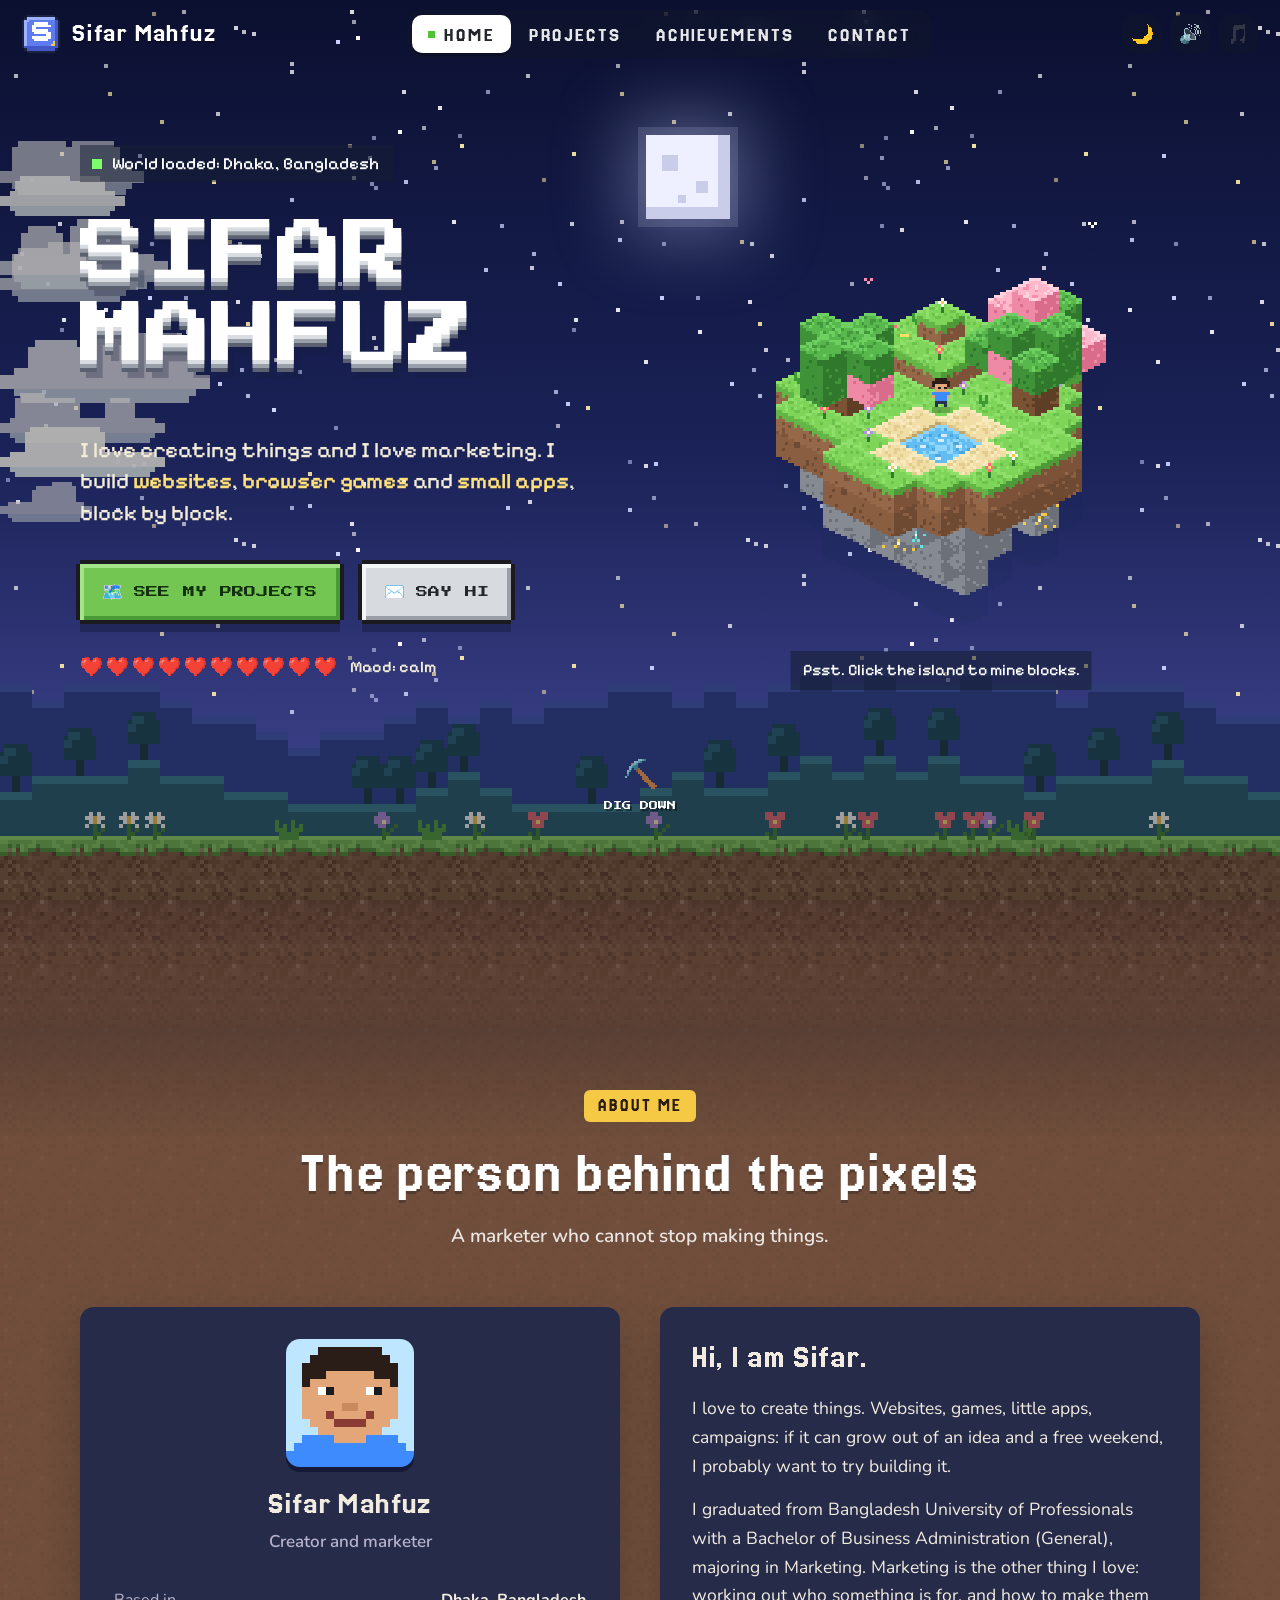
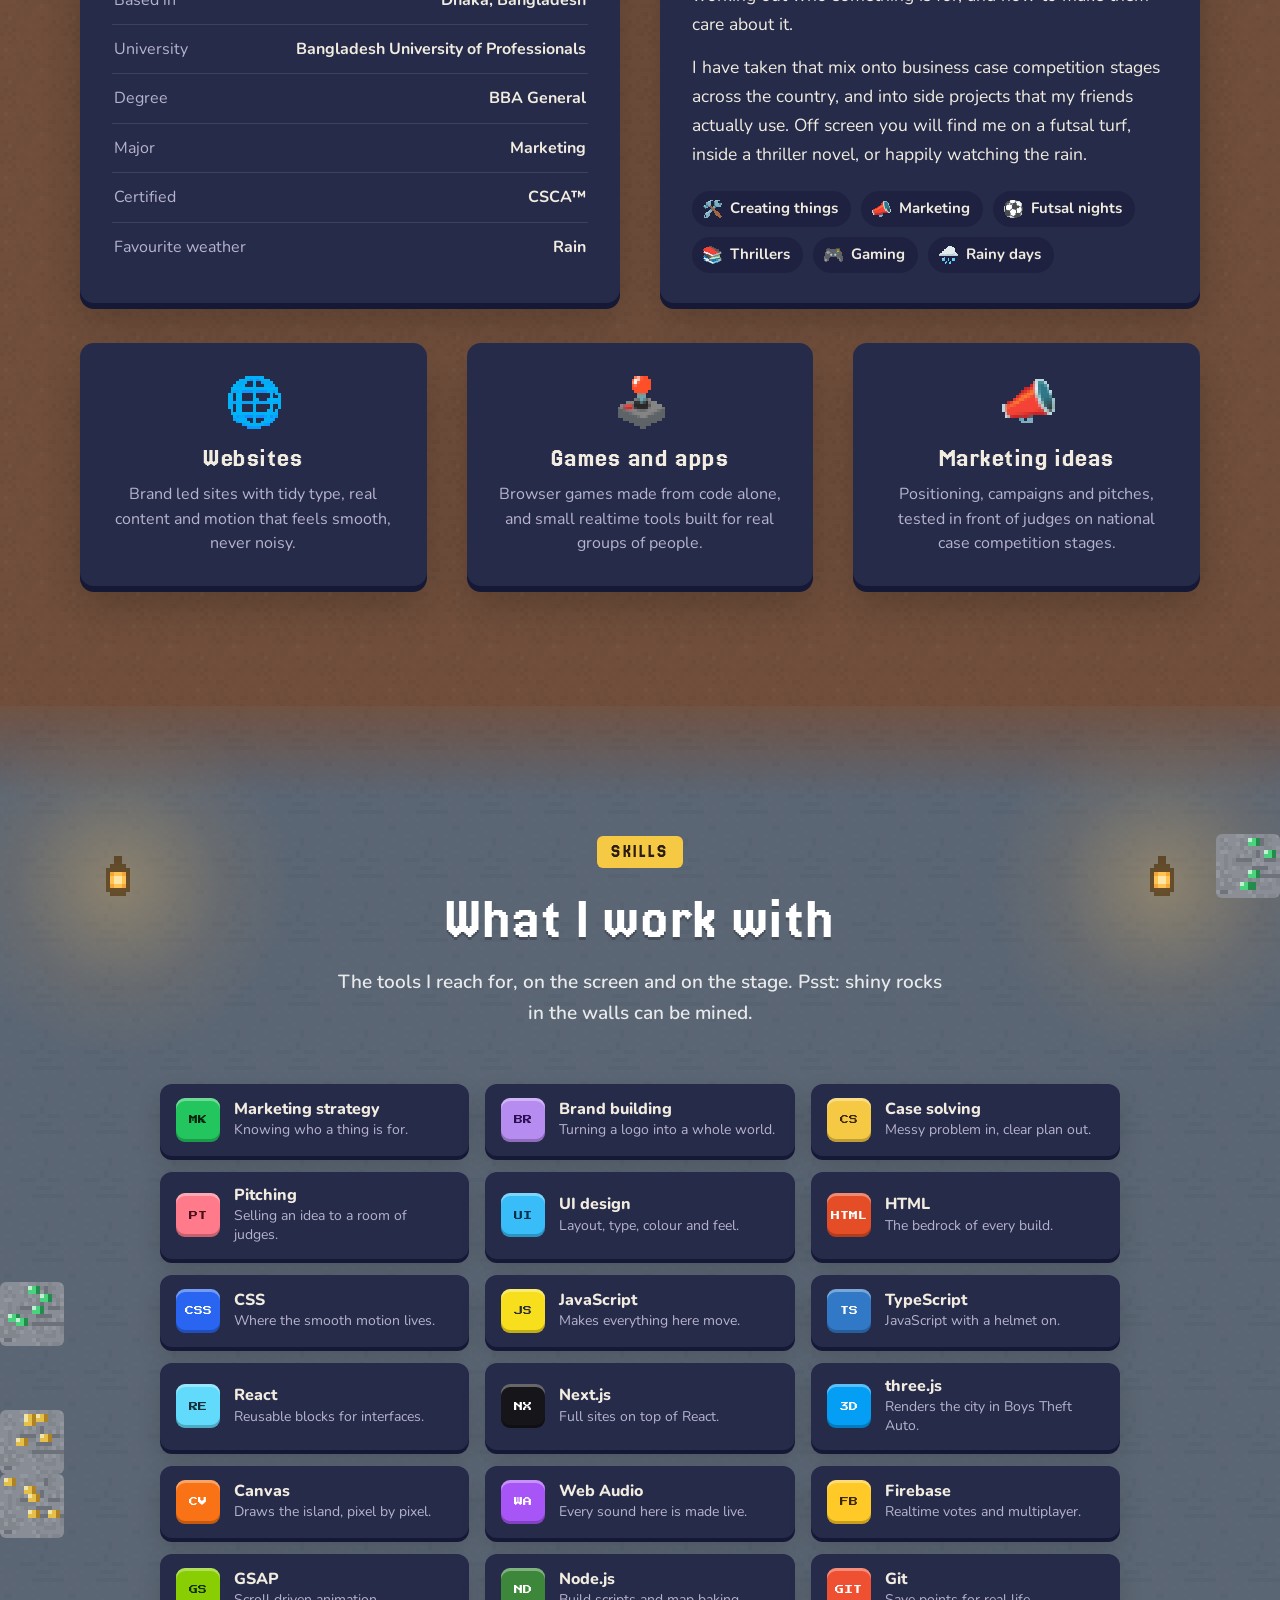
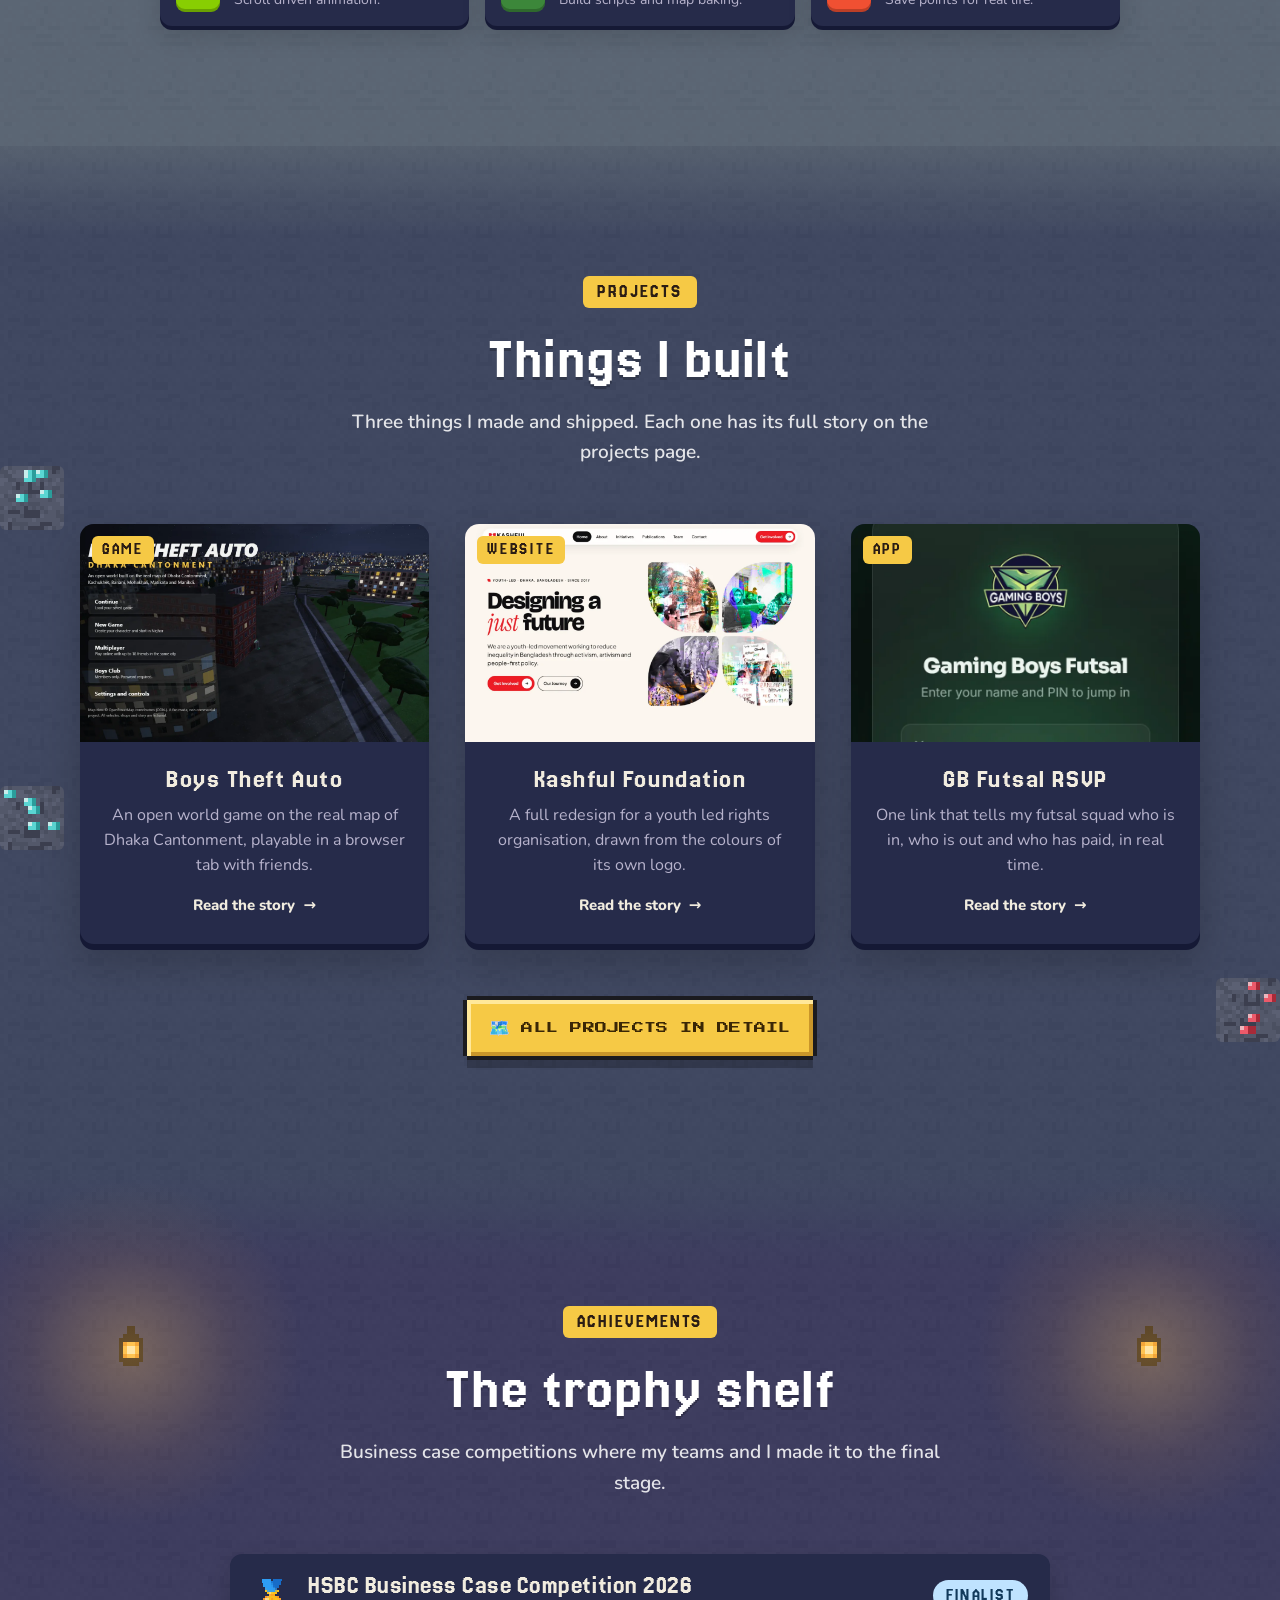
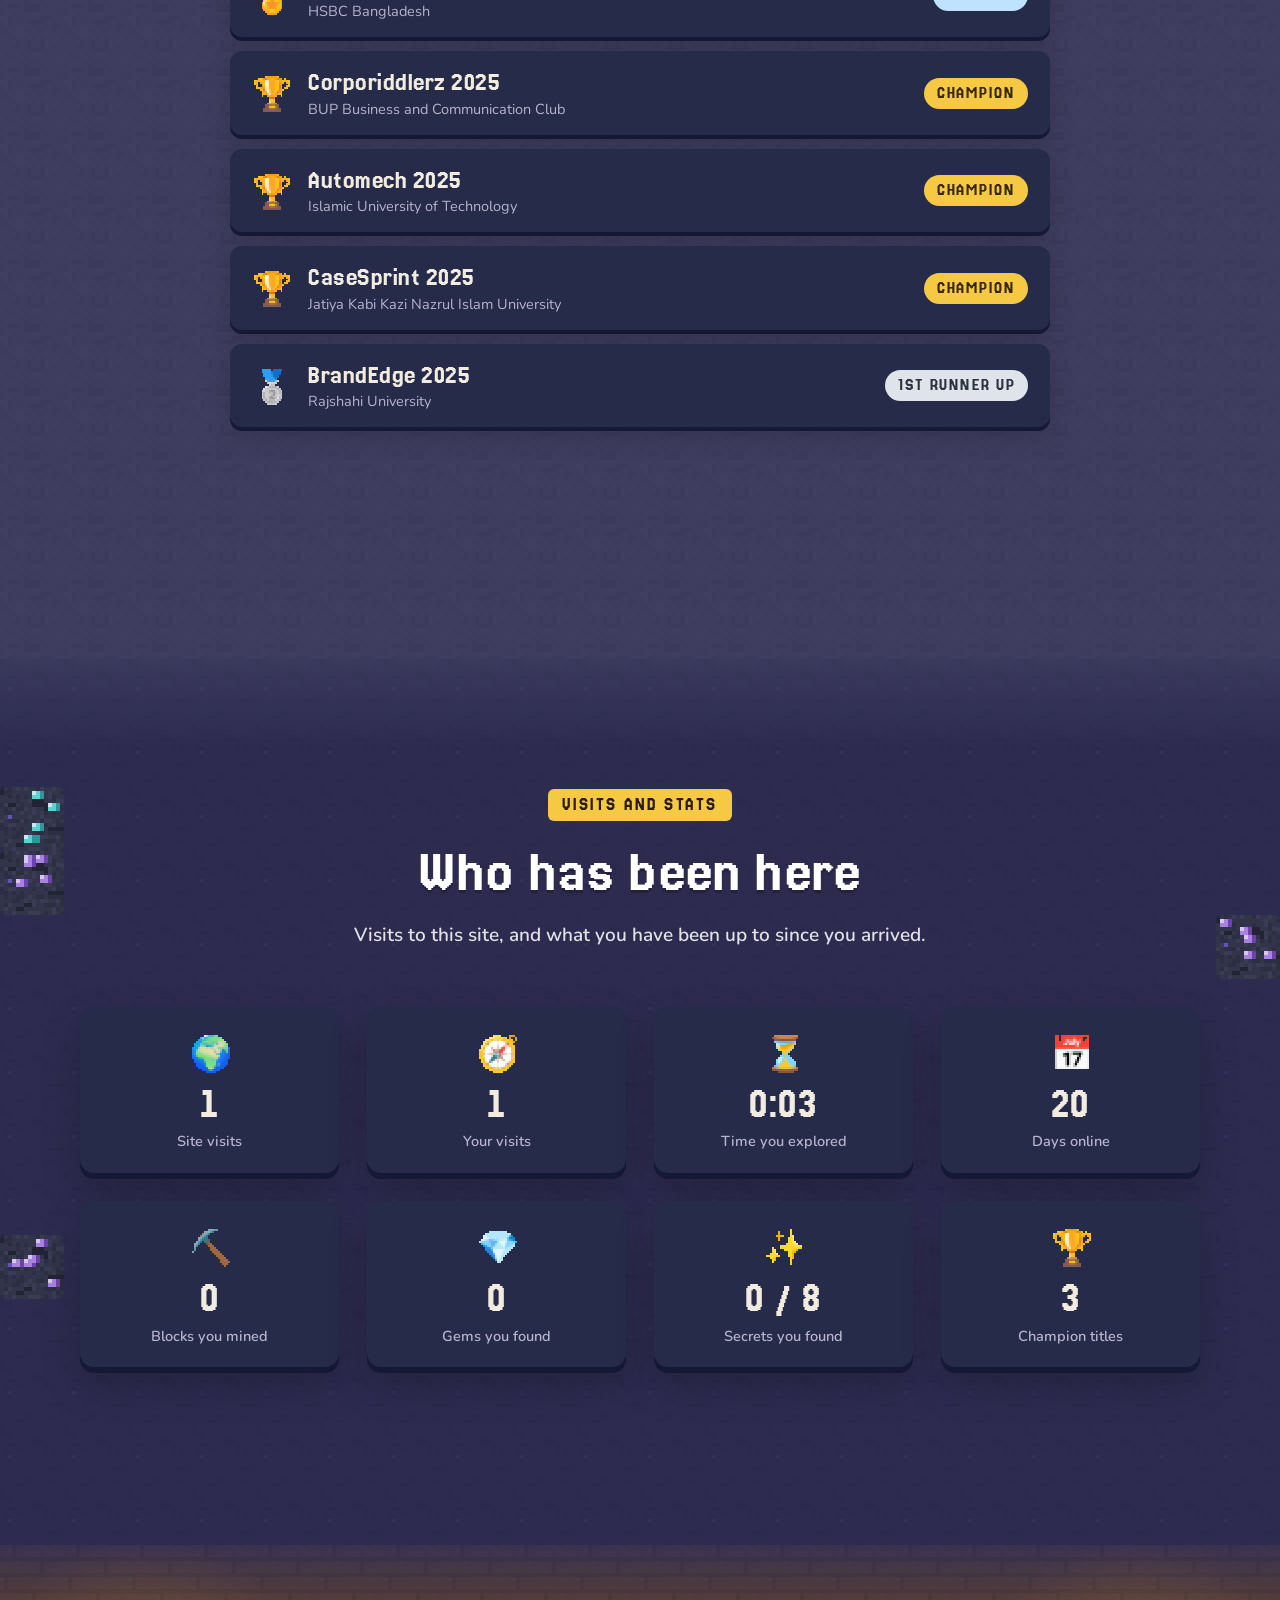
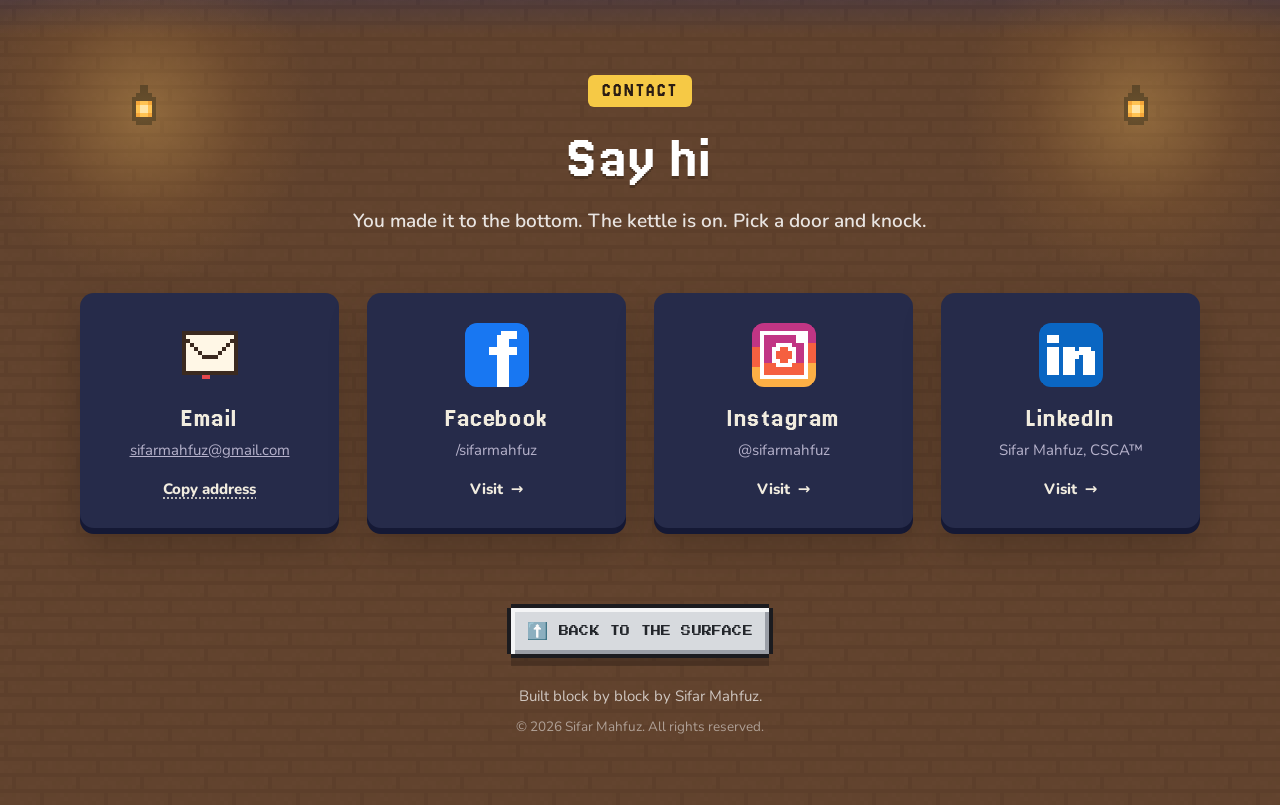
==== commit a1371090: "Nav pill, original S logo, readability fixes, copyright footer - Text-only nav with a sliding highli" ====
--- a/index.html
+++ b/index.html
@@ -35,10 +35,10 @@
 <header class="nav">
   <a class="brand" href="#home" aria-label="Sifar Mahfuz, back to top"><span class="brand__block"></span><span>Sifar Mahfuz</span></a>
   <nav class="nav__links" aria-label="Main">
-    <a href="index.html"><i class="px" data-px="🏝️"></i>Home</a>
-    <a href="projects.html"><i class="px" data-px="🗺️"></i>Projects</a>
-    <a href="achievements.html"><i class="px" data-px="🏆"></i>Achievements</a>
-    <a href="#contact"><i class="px" data-px="✉️"></i>Contact</a>
+    <a href="index.html">Home</a>
+    <a href="projects.html">Projects</a>
+    <a href="achievements.html">Achievements</a>
+    <a href="#contact">Contact</a>
   </nav>
   <div class="nav__tools">
     <button class="tool" id="btnTime" type="button" aria-label="Toggle day and night" data-tip="Day. Click for night"><i class="px" data-px="☀️"></i></button>
@@ -69,7 +69,6 @@
       <div class="chip" data-r><i></i>World loaded: Dhaka, Bangladesh</div>
       <h1 class="title" id="title" aria-label="Sifar Mahfuz">
         <span class="w">SIFAR</span><br><span class="w">MAHFUZ</span>
-        <button class="splash" id="splash" type="button" aria-label="Splash text. Click for another.">Made in Dhaka!</button>
       </h1>
       <p class="hero__text" data-r style="--i:6">I love creating things and I love marketing. I build <b>websites</b>, <b>browser games</b> and <b>small apps</b>, block by block.</p>
       <div class="btn-row" data-r style="--i:8">
@@ -269,6 +268,7 @@
   <footer class="foot">
     <a class="btn btn--sm" href="#home"><i class="px" data-px="⬆️"></i>Back to the surface</a>
     <p>Built block by block by Sifar Mahfuz.</p>
+    <small>© 2026 Sifar Mahfuz. All rights reserved.</small>
   </footer>
 </section>
 
--- a/css/site.css
+++ b/css/site.css
@@ -131,13 +131,13 @@
 .head { text-align: center; margin-bottom: 56px; }
 
 /* ---------- layers: calm colour, faint block texture ---------- */
-.layer, .quest { position: relative; padding: 130px 0 120px; overflow: hidden; background: linear-gradient(var(--prev, var(--bg)) 0, var(--bg) 260px); }
+.layer, .quest { position: relative; padding: 130px 0 120px; overflow: hidden; background: linear-gradient(var(--prev, var(--bg)) 0, var(--bg) var(--blend, 90px)); }
 .layer__bg {
   position: absolute; inset: 0; z-index: 0; background-image: var(--tex); background-size: var(--tile) var(--tile); image-rendering: pixelated;
-  -webkit-mask-image: linear-gradient(rgba(0, 0, 0, var(--tex-top, .1)) 0, rgba(0, 0, 0, .1) 260px);
-  mask-image: linear-gradient(rgba(0, 0, 0, var(--tex-top, .1)) 0, rgba(0, 0, 0, .1) 260px);
-}
-.hero + .layer, .hero + .quest { --tex-top: 1; --tex: var(--t-dirt); padding-top: 170px; }
+  -webkit-mask-image: linear-gradient(rgba(0, 0, 0, var(--tex-top, .1)) 0, rgba(0, 0, 0, .1) var(--blend, 90px));
+  mask-image: linear-gradient(rgba(0, 0, 0, var(--tex-top, .1)) 0, rgba(0, 0, 0, .1) var(--blend, 90px));
+}
+.hero + .layer, .hero + .quest { --tex-top: 1; --tex: var(--t-dirt); --blend: 130px; padding-top: 190px; }
 .layer--dirt { --bg: #6d4c3a; --prev: #8a5e41; --tex: var(--t-dirt); }
 .layer--stone { --bg: #566170; --prev: #6d4c3a; --tex: var(--t-stone); }
 .layer--deep { --bg: #3e4760; --prev: #566170; --tex: var(--t-deep); }
@@ -207,16 +207,23 @@
 .brand { display: flex; align-items: center; gap: 12px; text-decoration: none; color: #fff; font-family: var(--font-px); font-weight: 400; font-size: 27px; letter-spacing: .03em; text-shadow: 0 2px 0 rgba(0, 0, 0, .25); }
 .brand__block { width: 38px; height: 38px; image-rendering: pixelated; background: center / contain no-repeat; transition: transform .6s var(--bounce); }
 .brand:hover .brand__block { transform: rotate(-12deg) scale(1.15); }
-.nav__links { display: flex; gap: 6px; padding: 5px; border-radius: 14px; background: rgba(20, 24, 40, .38); -webkit-backdrop-filter: blur(10px); backdrop-filter: blur(10px); }
+.nav__links { position: relative; display: flex; gap: 2px; padding: 5px; border-radius: 14px; background: rgba(20, 24, 40, .38); -webkit-backdrop-filter: blur(10px); backdrop-filter: blur(10px); }
 .nav.solid .nav__links { background: rgba(255, 255, 255, .06); }
+/* a white pill glides to whichever link is hovered, then springs back to the current page */
+.nav__pill {
+  position: absolute; top: 5px; bottom: 5px; left: 0; width: 0; border-radius: 10px; background: #fff; pointer-events: none; opacity: 0;
+  box-shadow: 0 3px 0 rgba(0, 0, 0, .2);
+  transition: transform .6s var(--bounce), width .45s var(--ease), opacity .3s;
+}
 .nav__links a {
-  display: flex; align-items: center; gap: 8px; padding: 8px 14px; border-radius: 10px; text-decoration: none;
-  font-weight: 700; font-size: 15px; line-height: 1; color: rgba(255, 255, 255, .88); transition: background .3s, color .3s, transform .3s var(--ease);
-}
-.nav__links a .px { --s: 20px; transition: transform .4s var(--bounce); }
-.nav__links a:hover { background: rgba(255, 255, 255, .14); color: #fff; }
-.nav__links a:hover .px { transform: translateY(-2px) rotate(-8deg) scale(1.15); }
-.nav__links a.on { background: #fff; color: #23262b; }
+  position: relative; z-index: 1; display: flex; align-items: center; gap: 9px; padding: 9px 16px 8px; border-radius: 10px; text-decoration: none;
+  font-family: var(--font-px); font-size: 21px; letter-spacing: .09em; text-transform: uppercase; line-height: 1;
+  color: rgba(255, 255, 255, .9); transition: color .3s, transform .2s var(--ease);
+}
+.nav__links a:active { transform: translateY(2px) scale(.96); }
+.nav__links a.hot { color: #23262b; }
+.nav__links a.on::before { content: ""; flex: none; width: 7px; height: 7px; background: #52c234; animation: blink 1.4s steps(2) infinite; }
+.nav__links:not(.has-pill) a.on { background: #fff; color: #23262b; }
 .nav__tools { display: flex; gap: 8px; }
 .tool {
   position: relative; width: 40px; height: 40px; display: grid; place-items: center; border-radius: 12px;
@@ -335,6 +342,7 @@
 @keyframes splash { from { scale: 1; } to { scale: 1.09; } }
 .hero__text { max-width: 520px; margin: 58px 0 34px; font-size: 22px; line-height: 1.45; font-weight: 500; }
 .hero__text b { background: linear-gradient(transparent 62%, rgba(246, 201, 69, .7) 0); font-weight: 600; }
+[data-time="night"] .hero__text b { background: none; color: #ffe07a; }
 .hearts { display: flex; gap: 4px; margin-top: 34px; align-items: center; font-size: 16px; font-weight: 600; }
 .hearts .px { --s: 22px; animation: beat 1.8s ease-in-out infinite; animation-delay: calc(var(--i) * 90ms); }
 .hearts span { margin-left: 10px; }
@@ -456,6 +464,7 @@
 .sign p { font-size: 15px; line-height: 1.4; color: var(--ink-soft); word-break: break-word; max-width: 100%; }
 .copy-btn { margin-top: 16px; font-weight: 800; font-size: 15px; text-decoration: underline; text-decoration-style: dotted; text-underline-offset: 4px; }
 .foot { position: relative; z-index: 3; text-align: center; padding: 80px 20px 30px; color: rgba(255, 255, 255, .7); font-size: 15px; }
+.foot small { display: block; margin-top: 8px; font-size: 13.5px; color: rgba(255, 255, 255, .5); }
 .foot .btn { margin-bottom: 30px; }
 .bedrock { display: none; }
 
@@ -615,8 +624,8 @@
   .nav { padding: 0 14px; }
   .nav__links { position: fixed; left: 50%; bottom: 14px; transform: translateX(-50%); background: rgba(22, 24, 38, .82); box-shadow: 0 10px 30px rgba(0, 0, 0, .35); }
   .nav.solid .nav__links { background: rgba(22, 24, 38, .82); }
-  .nav__links a { flex-direction: column; gap: 5px; font-size: 11.5px; padding: 8px 12px; }
-  .nav__links a .px { --s: 22px; }
+  .nav__links a { font-size: 16px; letter-spacing: .05em; gap: 6px; padding: 10px 10px 9px; }
+  .nav__links a.on::before { width: 6px; height: 6px; }
   .foot { padding-bottom: 110px; }
   .trophy { grid-template-columns: auto 1fr; }
   .trophy .badge { grid-column: 2; justify-self: start; }
@@ -637,3 +646,6 @@
   *, *::before, *::after { animation-duration: .001s !important; animation-iteration-count: 1 !important; transition-duration: .001s !important; }
   .js [data-r] { opacity: 1; transform: none; }
 }
+
+.layer--base { padding-bottom: 36px; }
+@media (max-width: 820px) { .layer--base { padding-bottom: 20px; } }
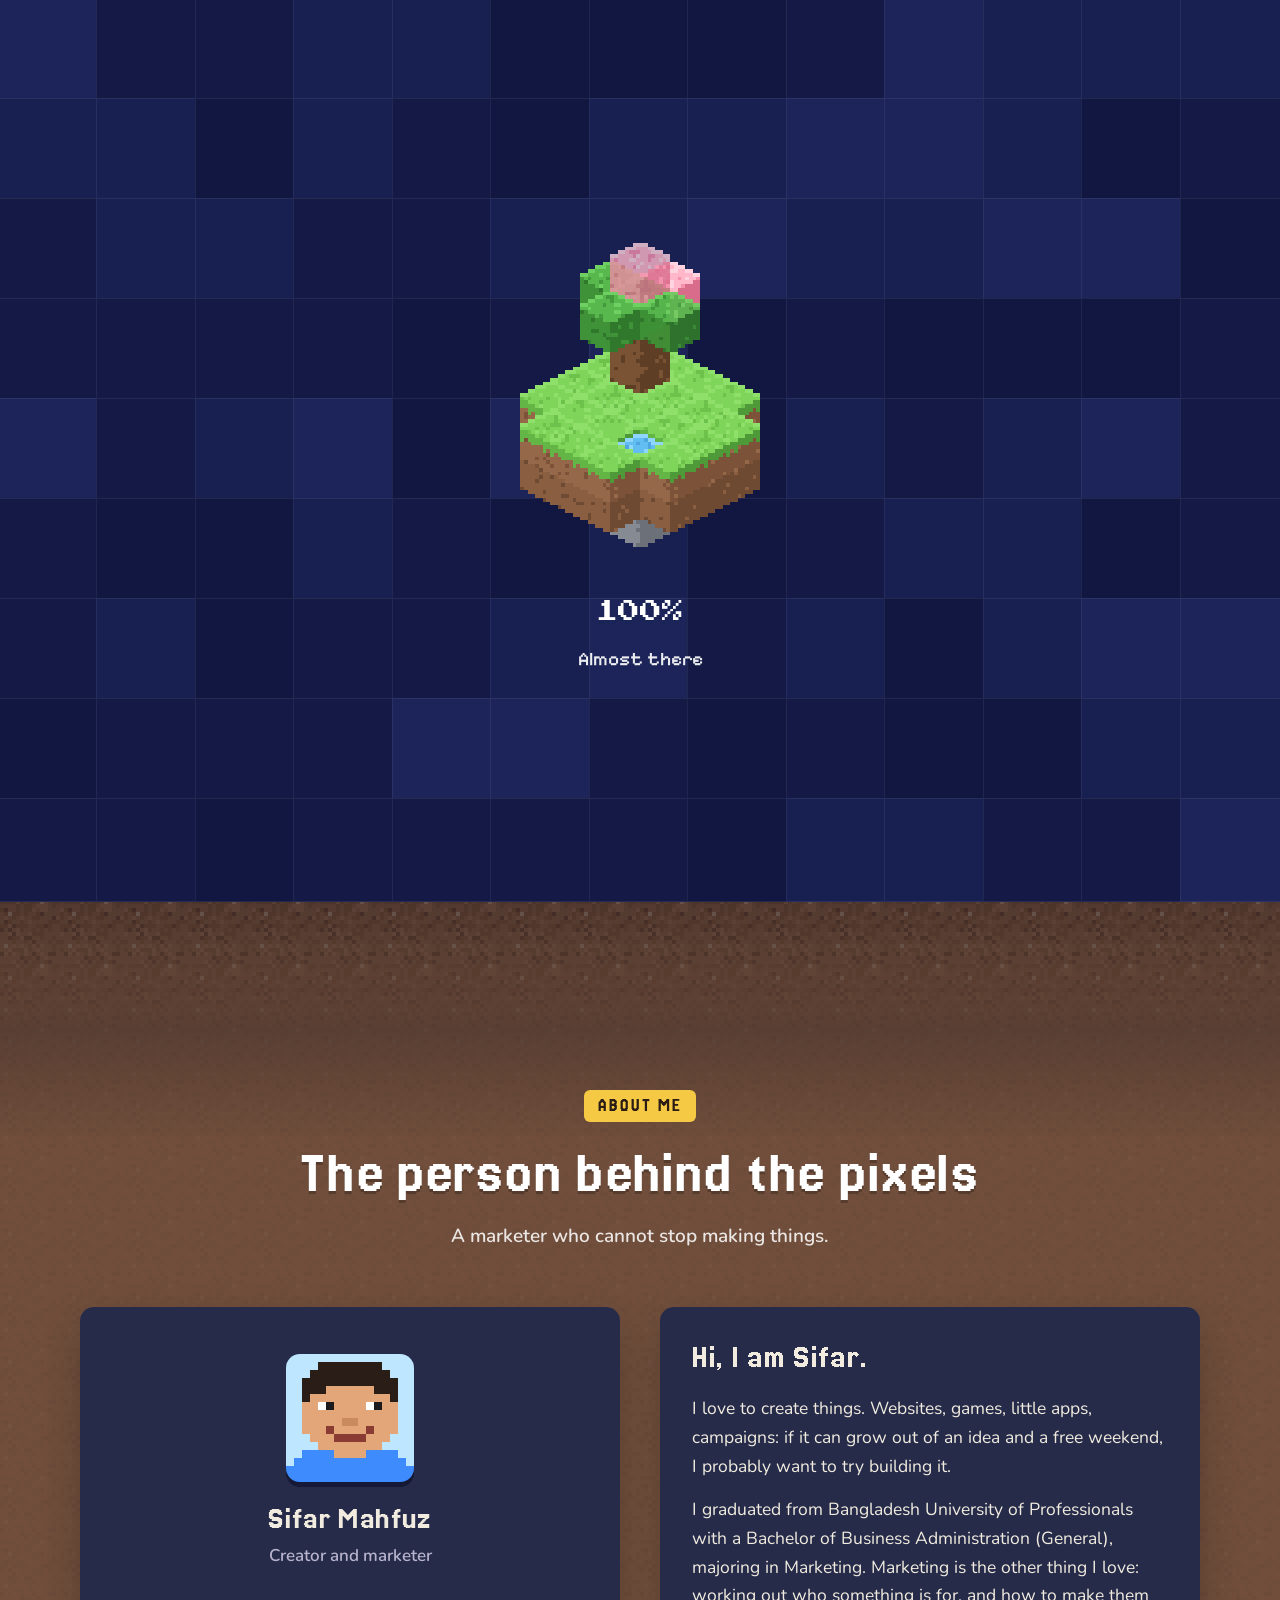
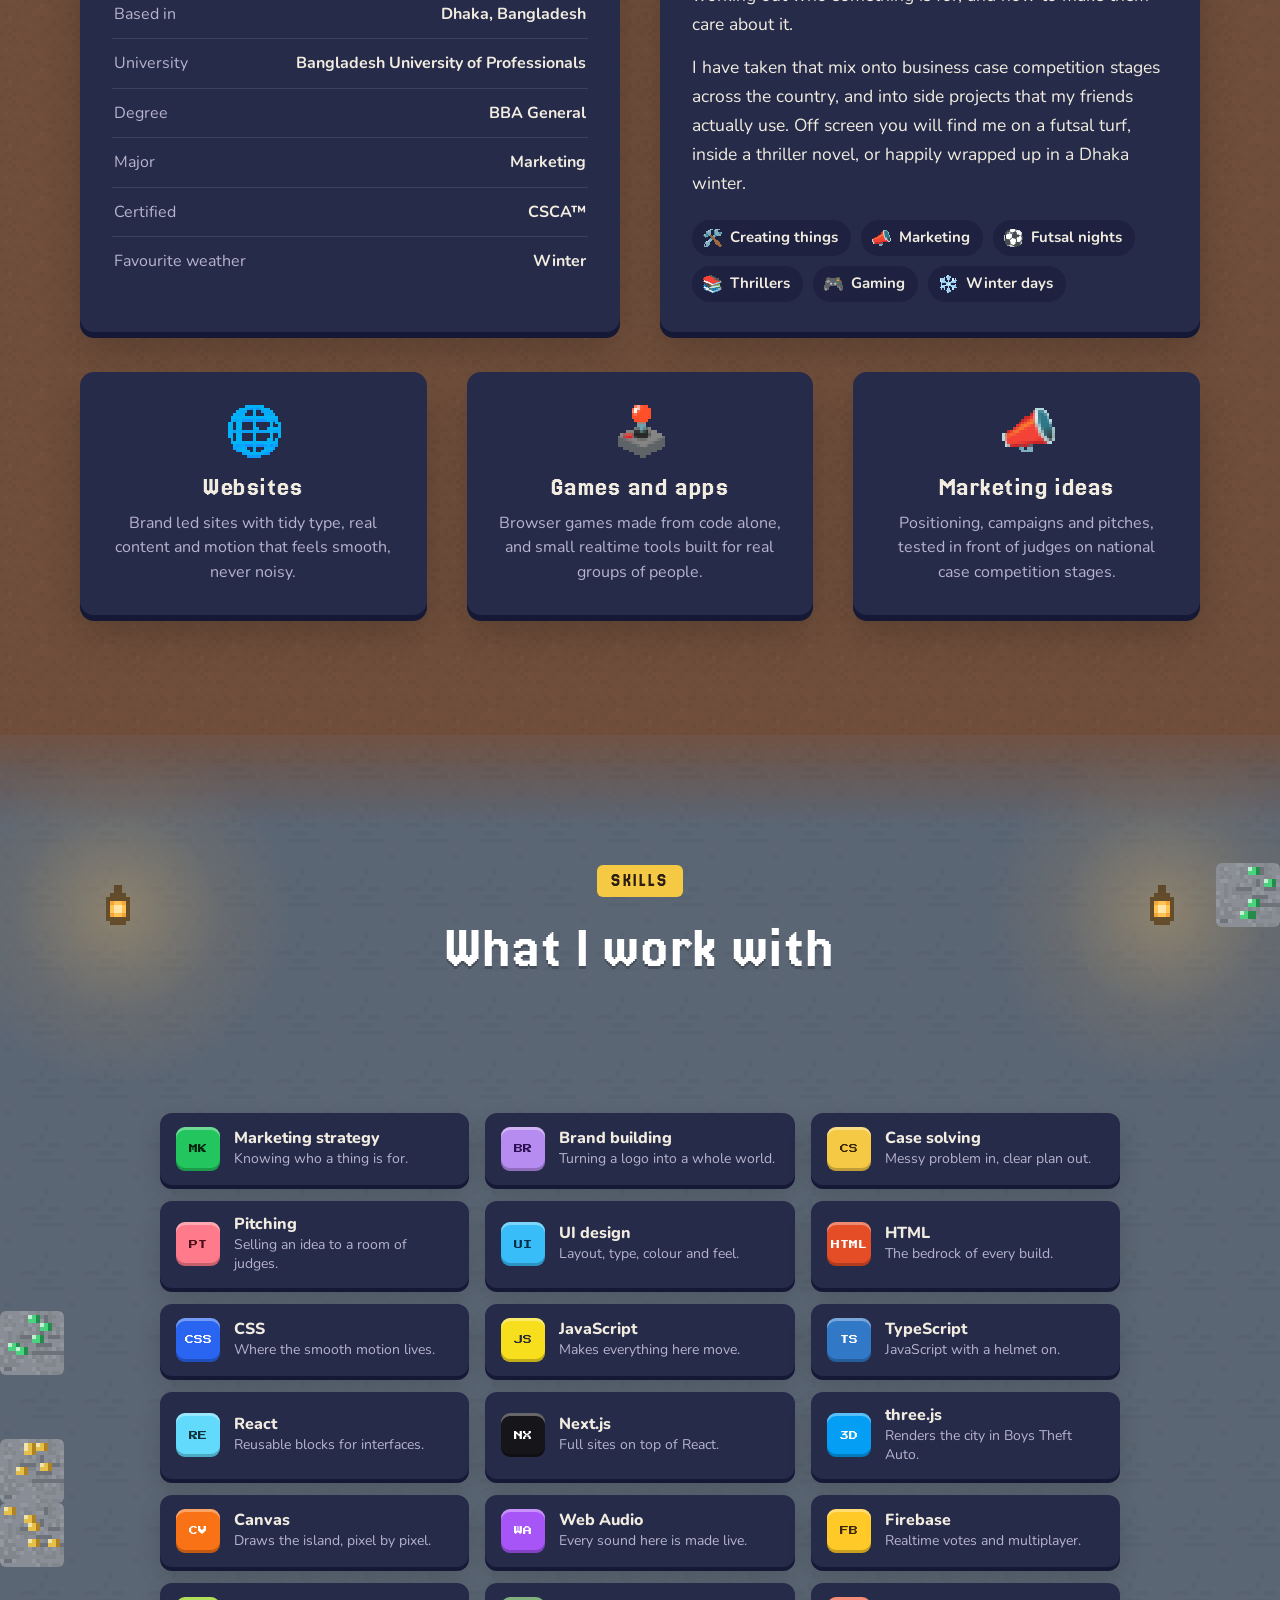
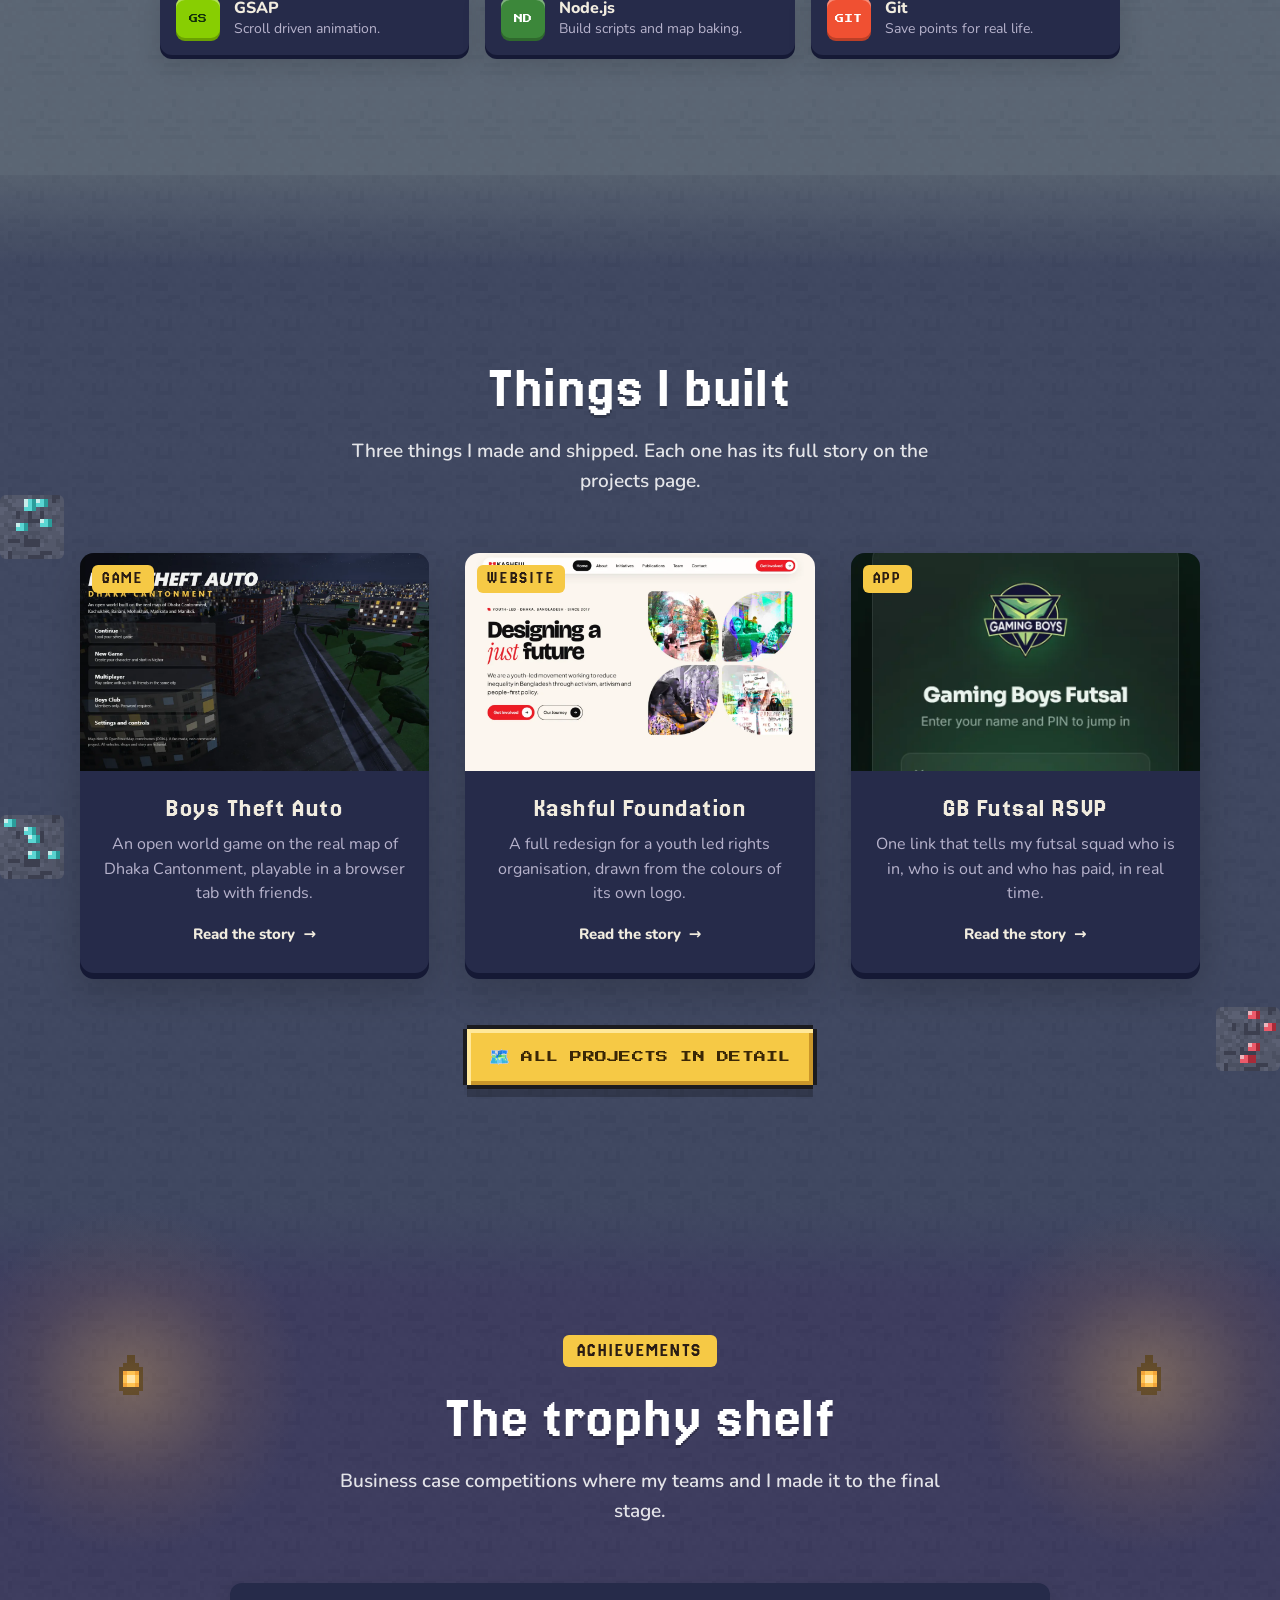
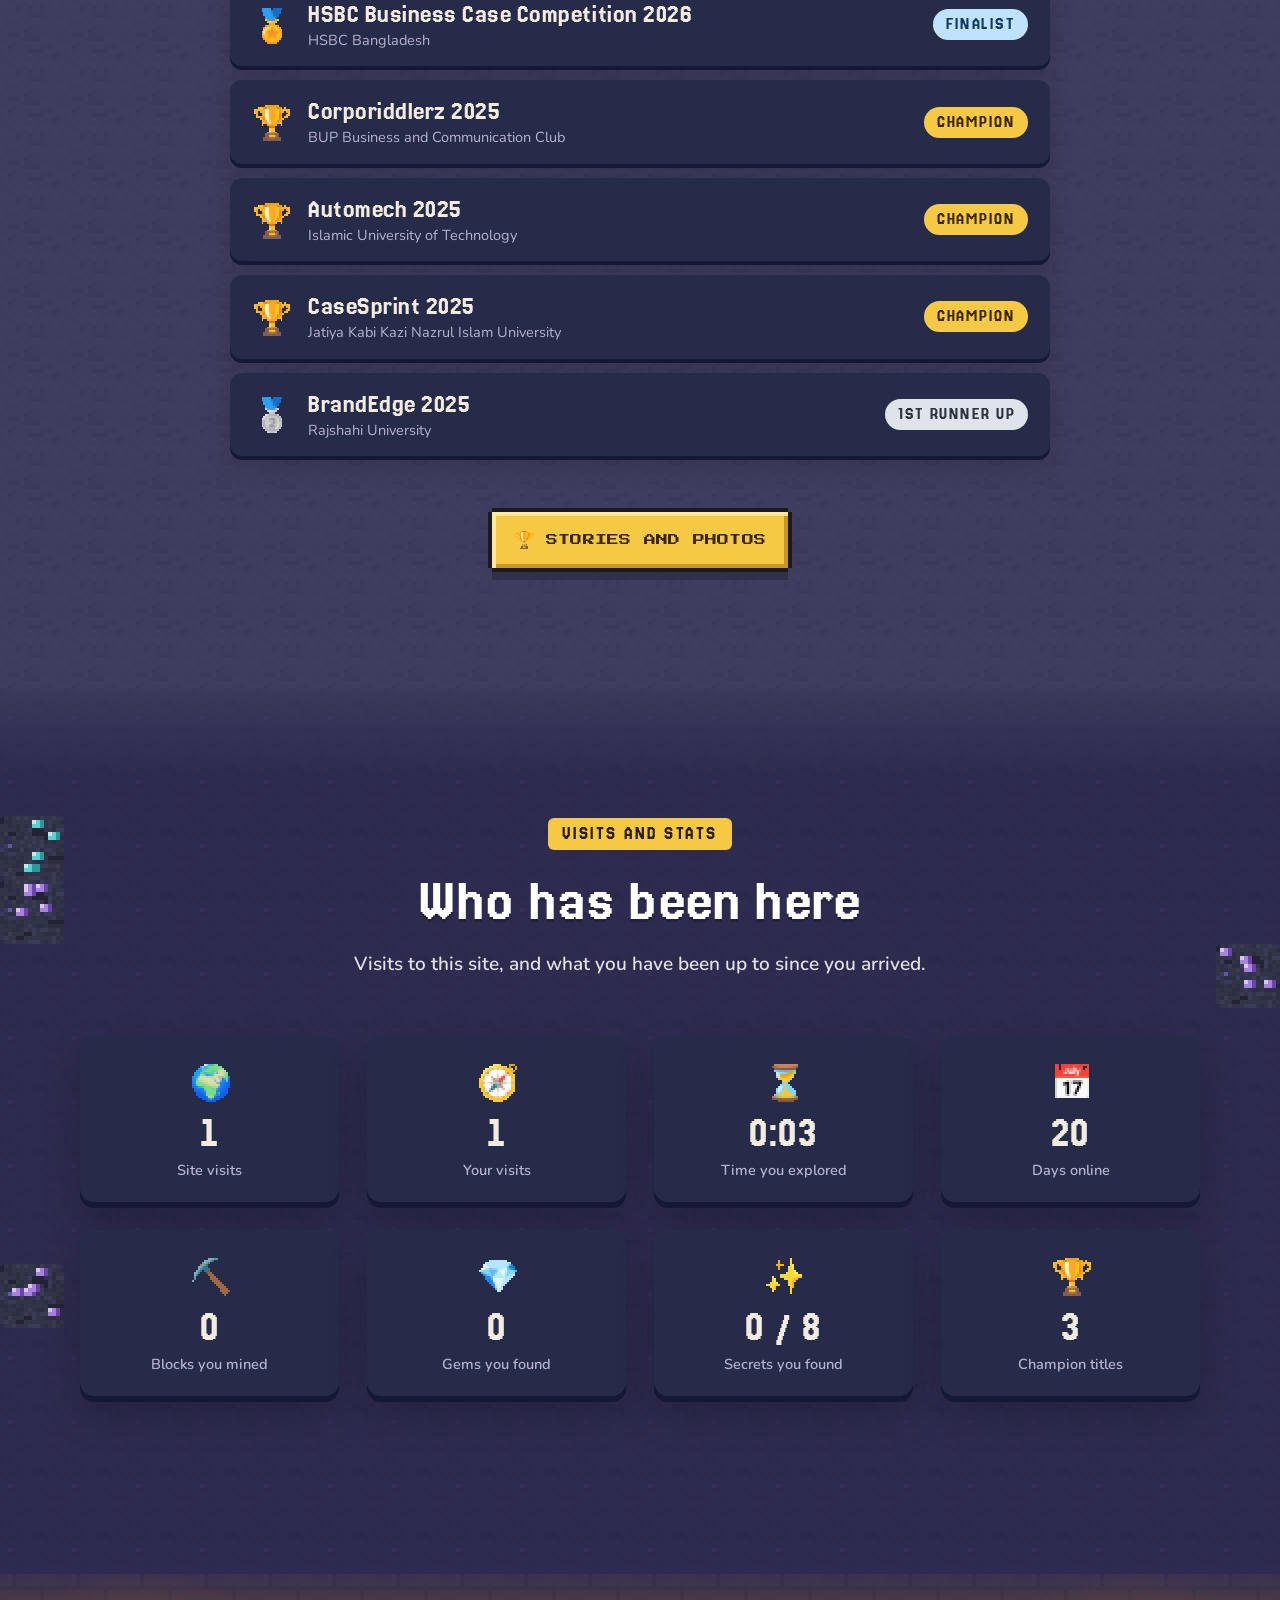
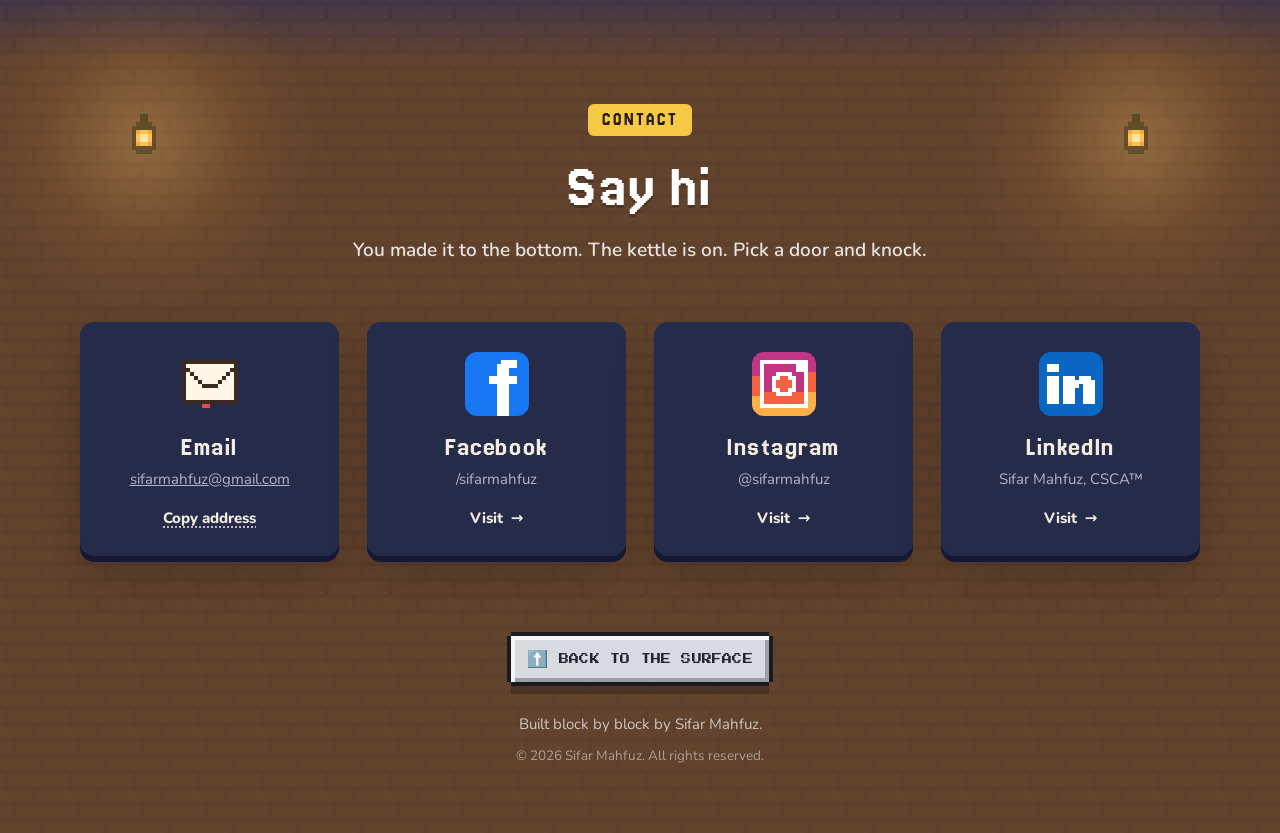
==== commit 5e241c5e: "About: favourite weather is winter Co-Authored-By: Claude Opus 5.5 <noreply@anthropic.com>" ====
--- a/index.html
+++ b/index.html
@@ -111,21 +111,21 @@
           <li><span>Degree</span><b>BBA General</b></li>
           <li><span>Major</span><b>Marketing</b></li>
           <li><span>Certified</span><b>CSCA™</b></li>
-          <li><span>Favourite weather</span><b>Rain</b></li>
+          <li><span>Favourite weather</span><b>Winter</b></li>
         </ul>
       </div>
       <div class="box box--pad bio" data-r="right">
         <h3>Hi, I am Sifar.</h3>
         <p>I love to create things. Websites, games, little apps, campaigns: if it can grow out of an idea and a free weekend, I probably want to try building it.</p>
         <p>I graduated from Bangladesh University of Professionals with a Bachelor of Business Administration (General), majoring in Marketing. Marketing is the other thing I love: working out who something is for, and how to make them care about it.</p>
-        <p>I have taken that mix onto business case competition stages across the country, and into side projects that my friends actually use. Off screen you will find me on a futsal turf, inside a thriller novel, or happily watching the rain.</p>
+        <p>I have taken that mix onto business case competition stages across the country, and into side projects that my friends actually use. Off screen you will find me on a futsal turf, inside a thriller novel, or happily wrapped up in a Dhaka winter.</p>
         <div class="likes">
           <span class="tag"><i class="px" data-px="🛠️"></i>Creating things</span>
           <span class="tag"><i class="px" data-px="📣"></i>Marketing</span>
           <span class="tag"><i class="px" data-px="⚽"></i>Futsal nights</span>
           <span class="tag"><i class="px" data-px="📚"></i>Thrillers</span>
           <span class="tag"><i class="px" data-px="🎮"></i>Gaming</span>
-          <span class="tag"><i class="px" data-px="🌧️"></i>Rainy days</span>
+          <span class="tag"><i class="px" data-px="❄️"></i>Winter days</span>
         </div>
       </div>
     </div>
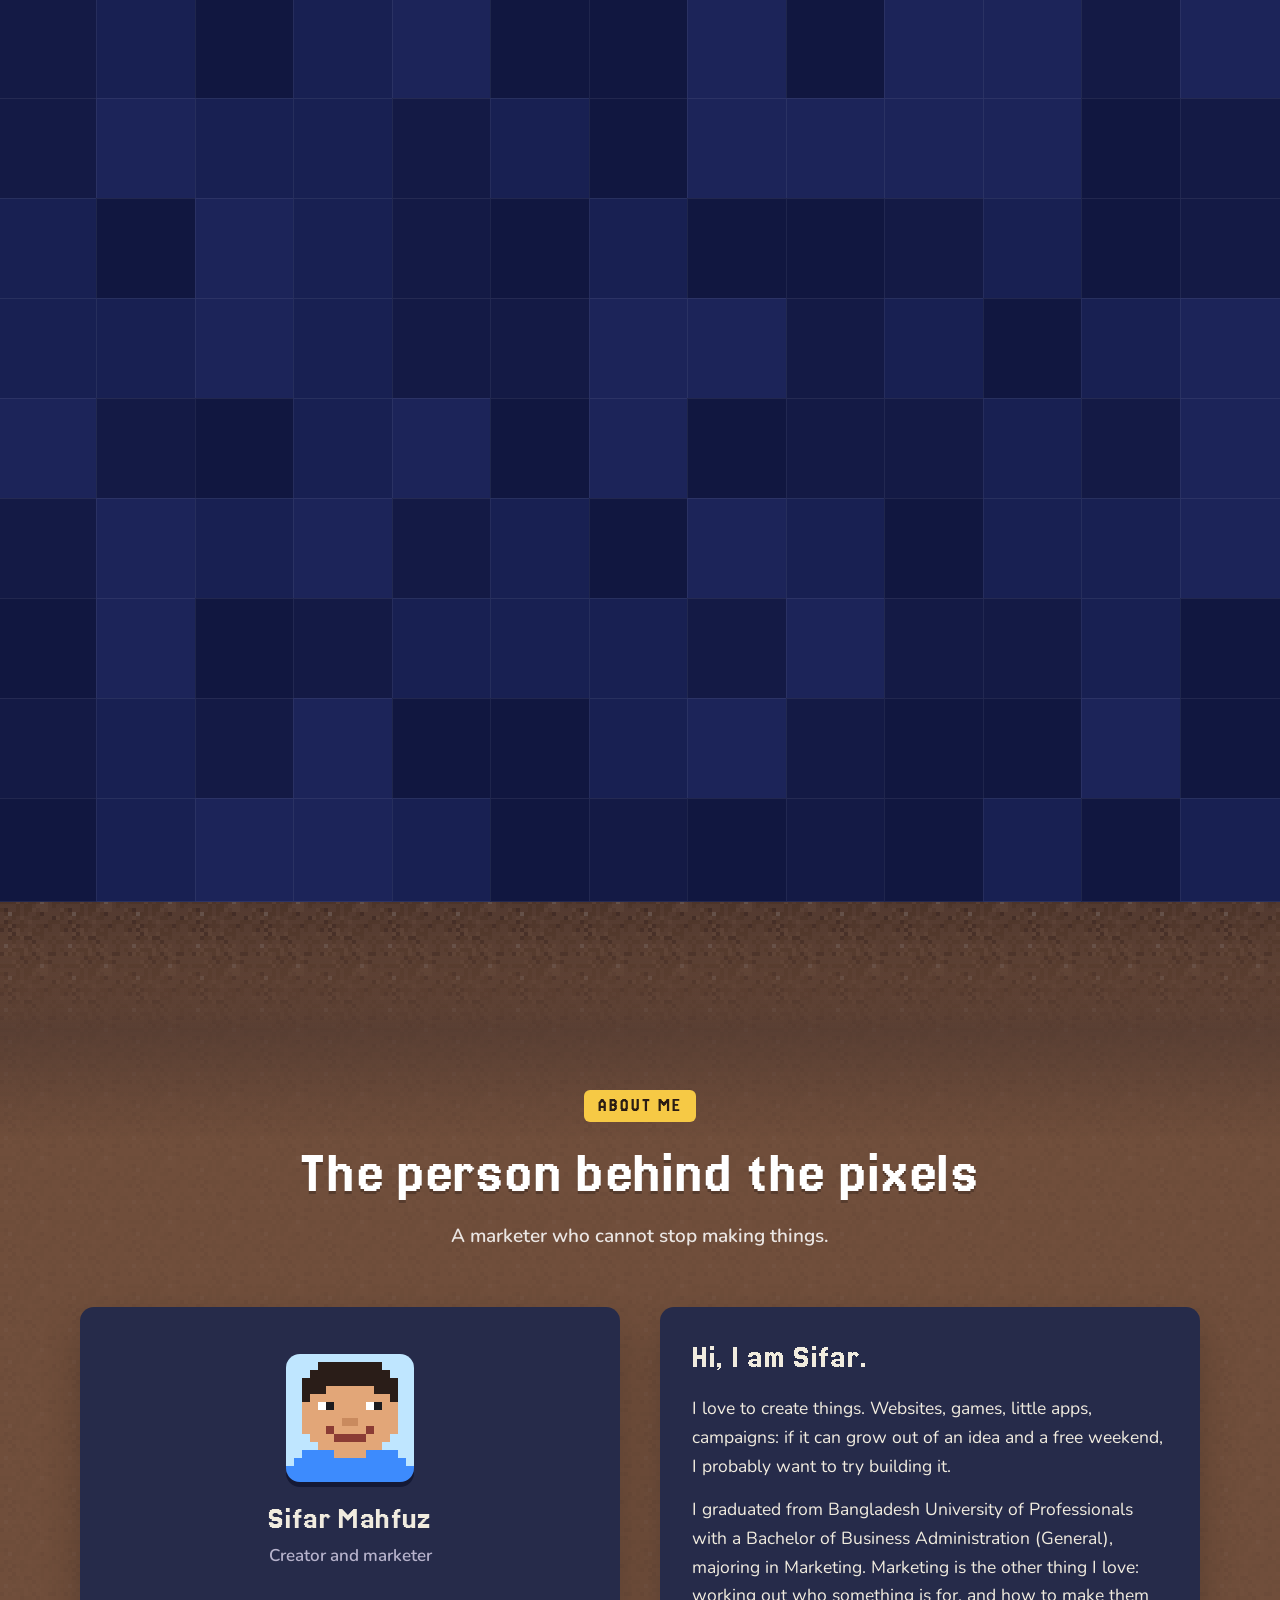
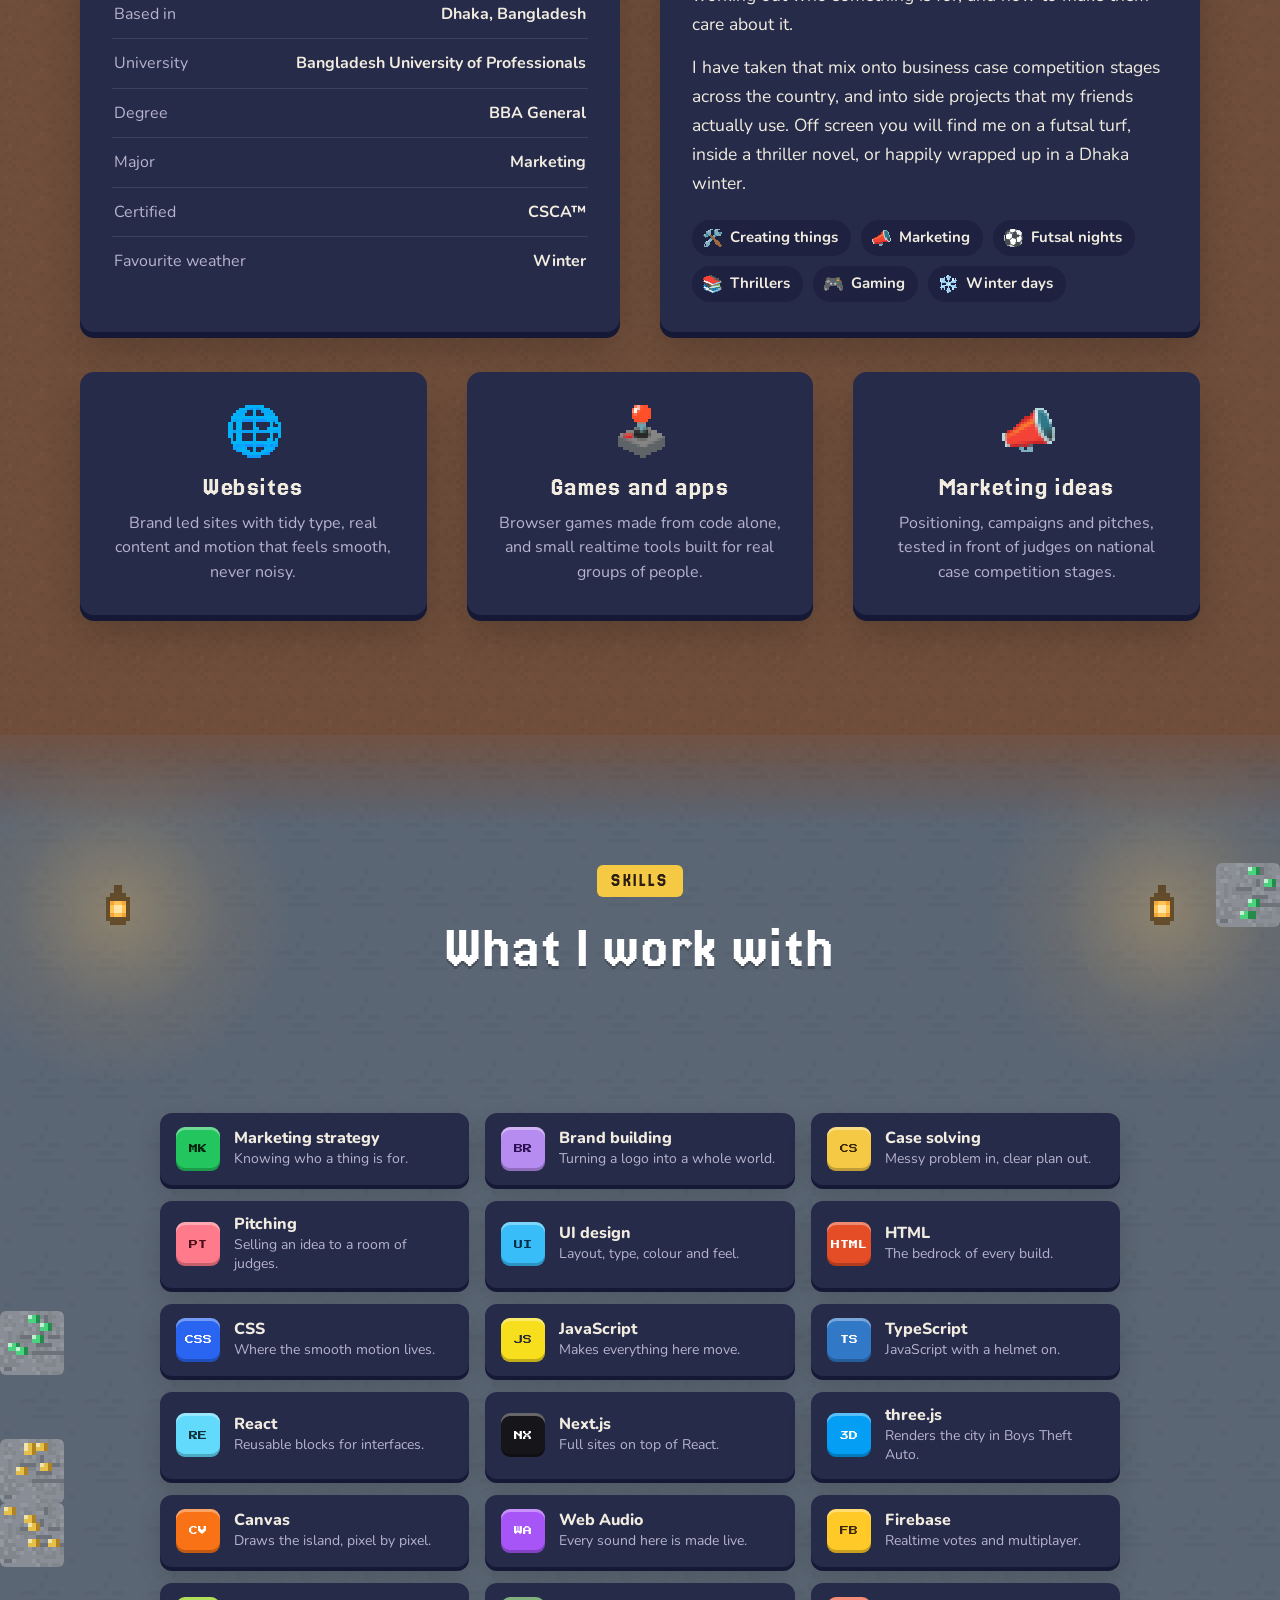
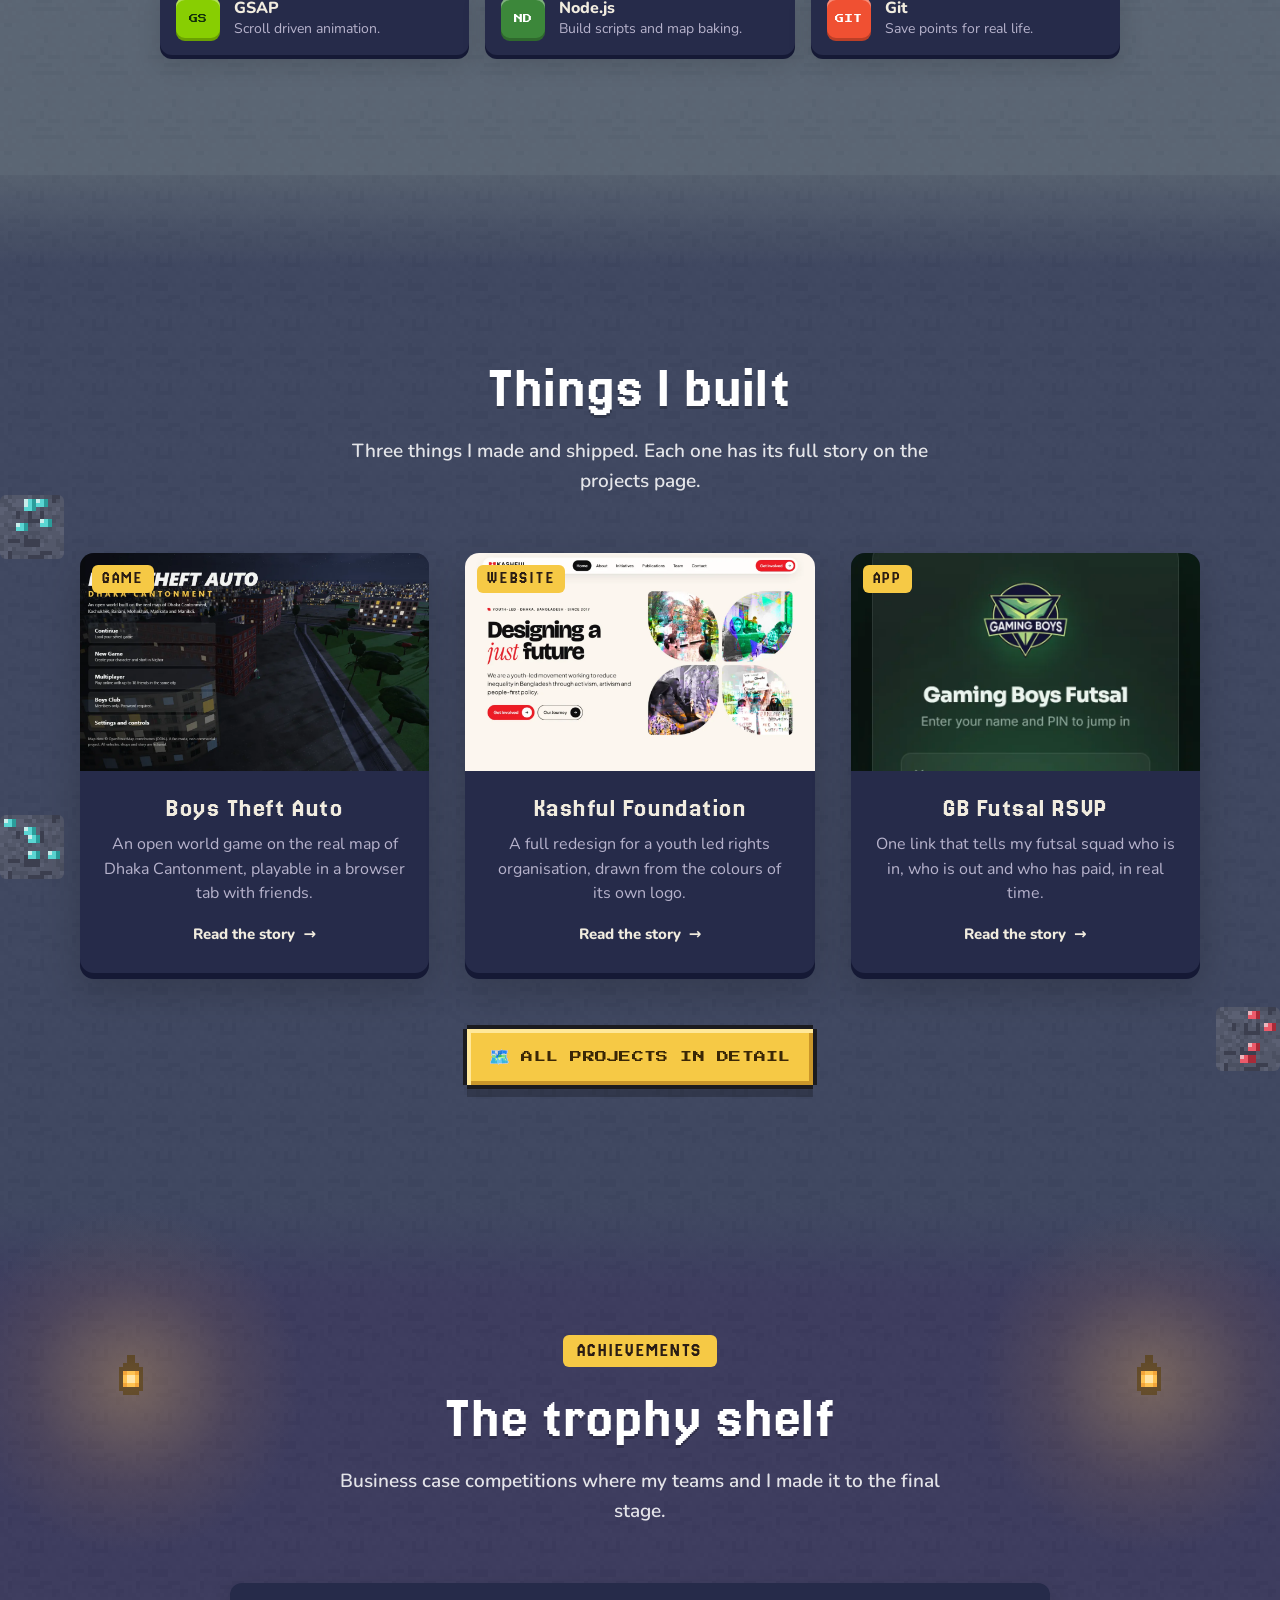
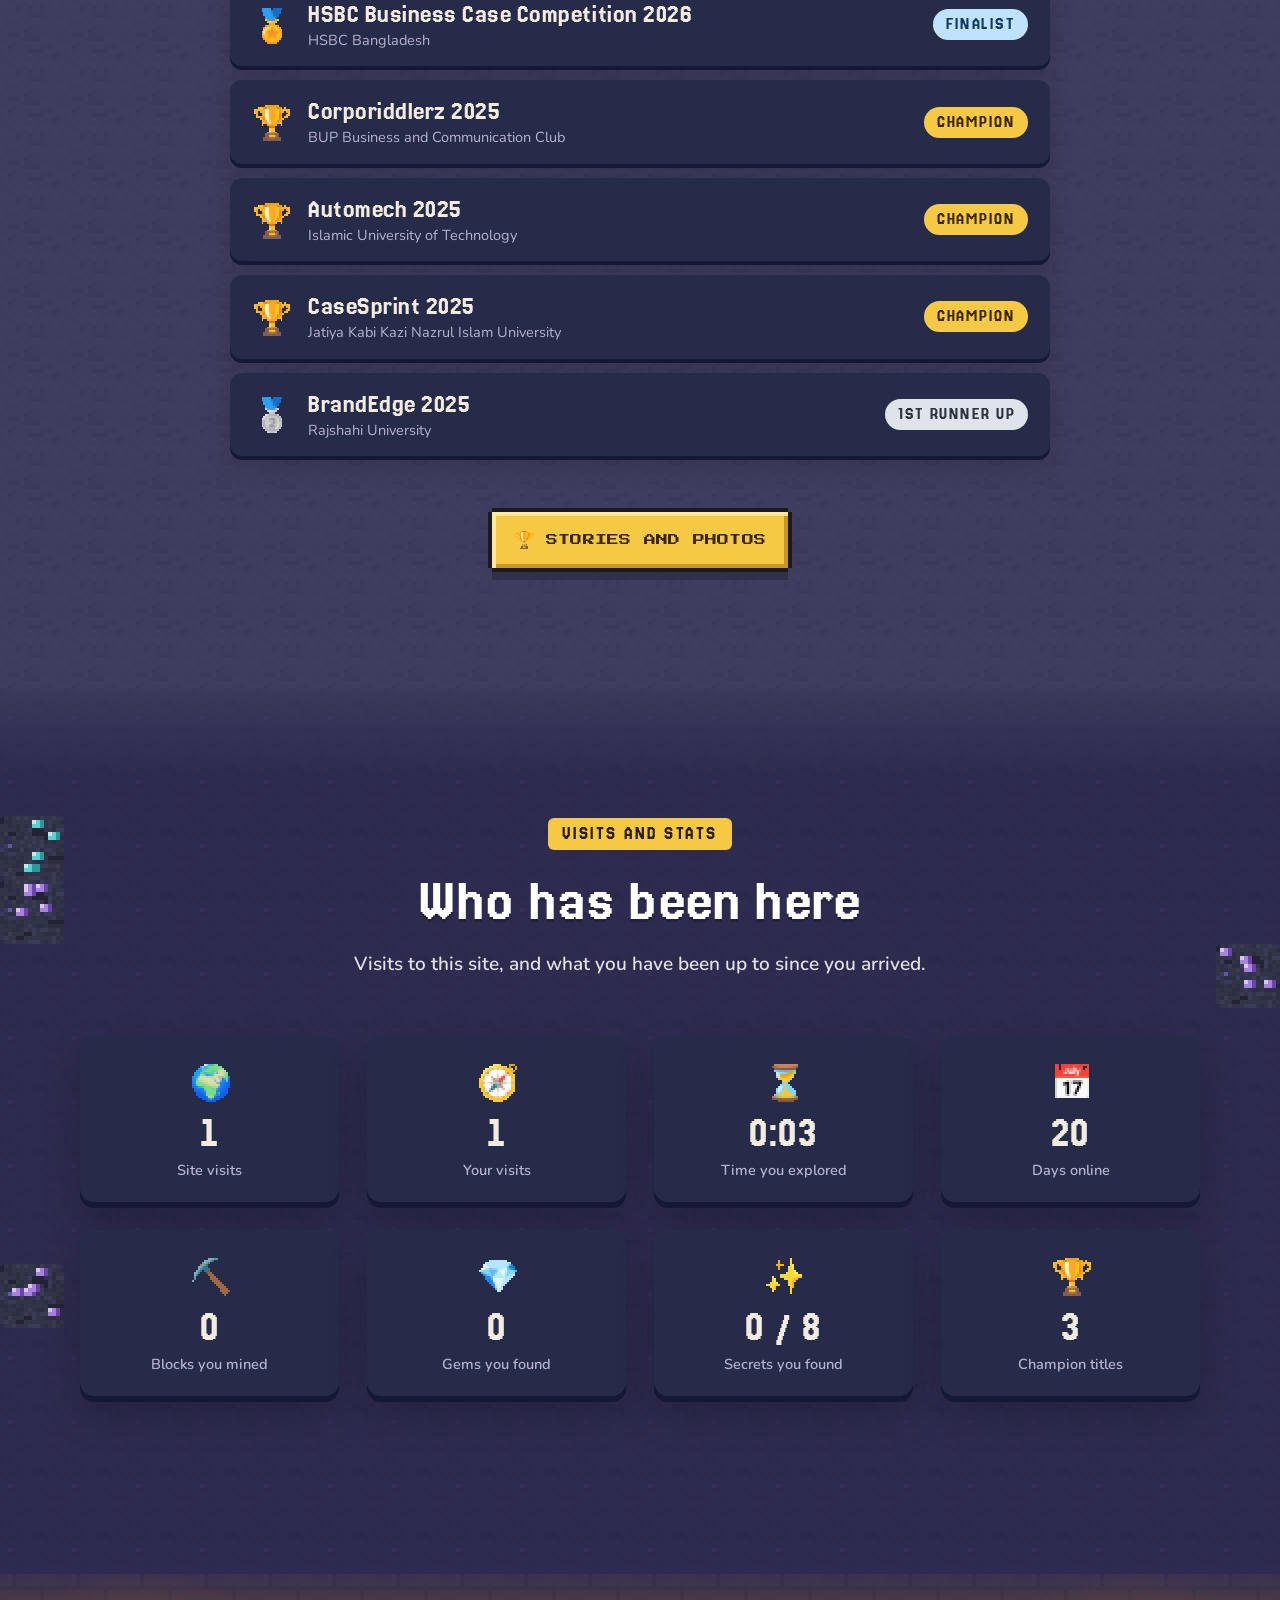
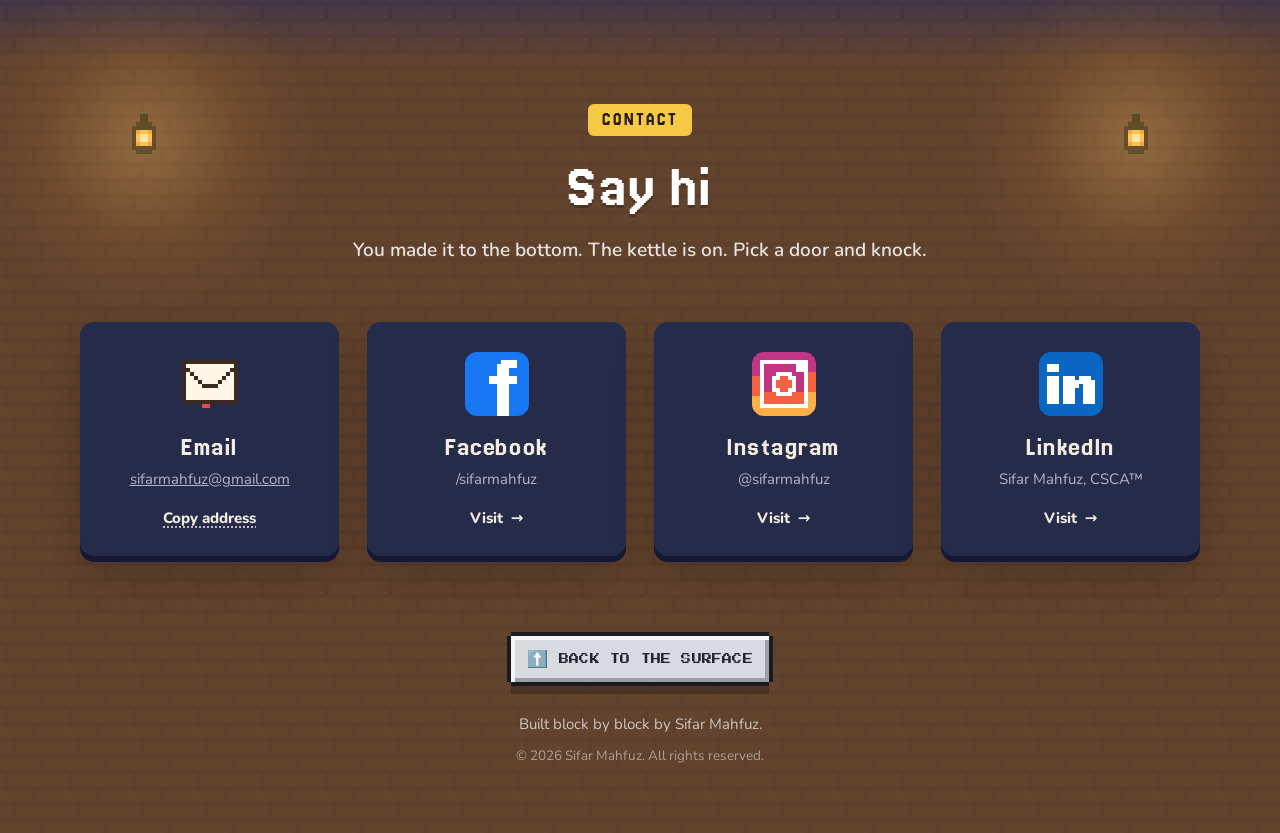
==== commit 47dbe646: "Home: new hero bio Co-Authored-By: Claude Opus 5.5 <noreply@anthropic.com>" ====
--- a/index.html
+++ b/index.html
@@ -70,7 +70,7 @@
       <h1 class="title" id="title" aria-label="Sifar Mahfuz">
         <span class="w">SIFAR</span><br><span class="w">MAHFUZ</span>
       </h1>
-      <p class="hero__text" data-r style="--i:6">I love creating things and I love marketing. I build <b>websites</b>, <b>browser games</b> and <b>small apps</b>, block by block.</p>
+      <p class="hero__text" data-r style="--i:6"><b>Marketer.</b> <b>Designer.</b> <b>Builder.</b> Crafting engaging digital experiences from the ground up, block by block.</p>
       <div class="btn-row" data-r style="--i:8">
         <a class="btn btn--go" href="projects.html"><i class="px" data-px="🗺️"></i>See my projects</a>
         <a class="btn" href="#contact"><i class="px" data-px="✉️"></i>Say hi</a>
